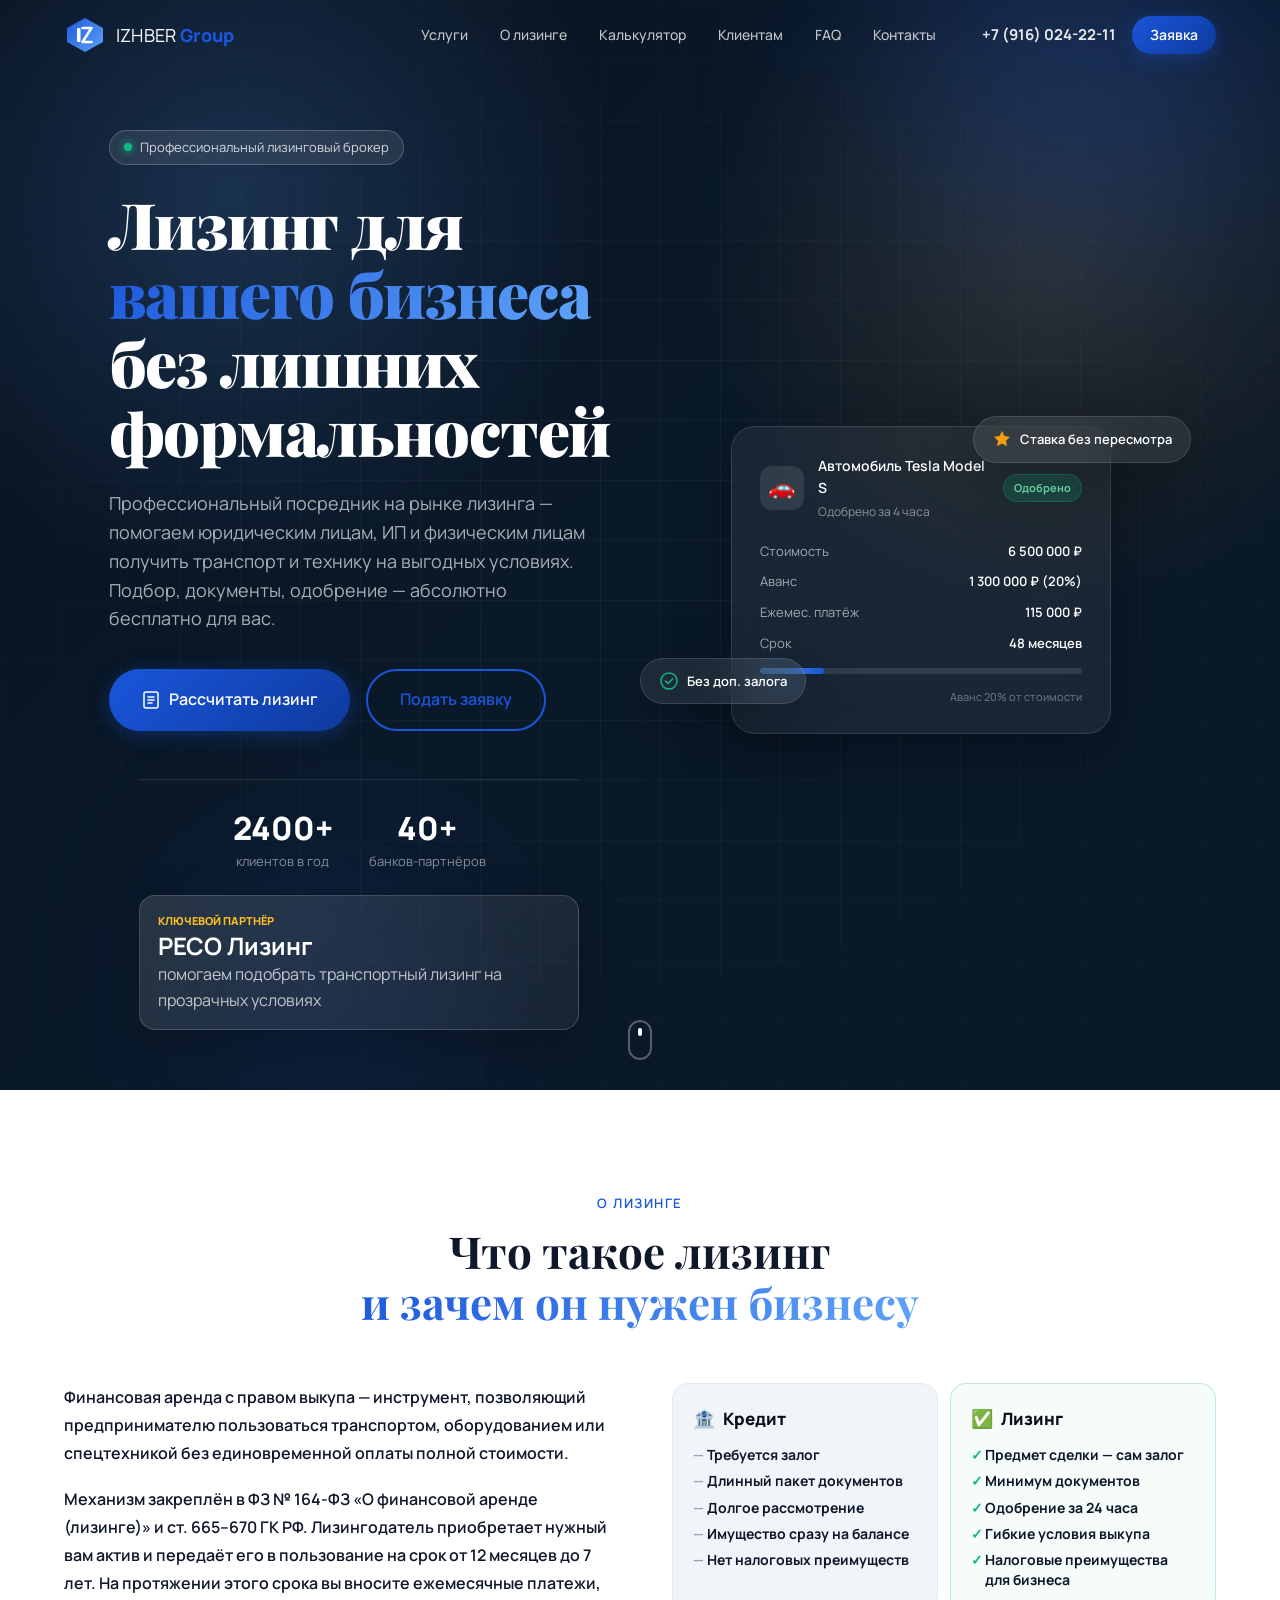
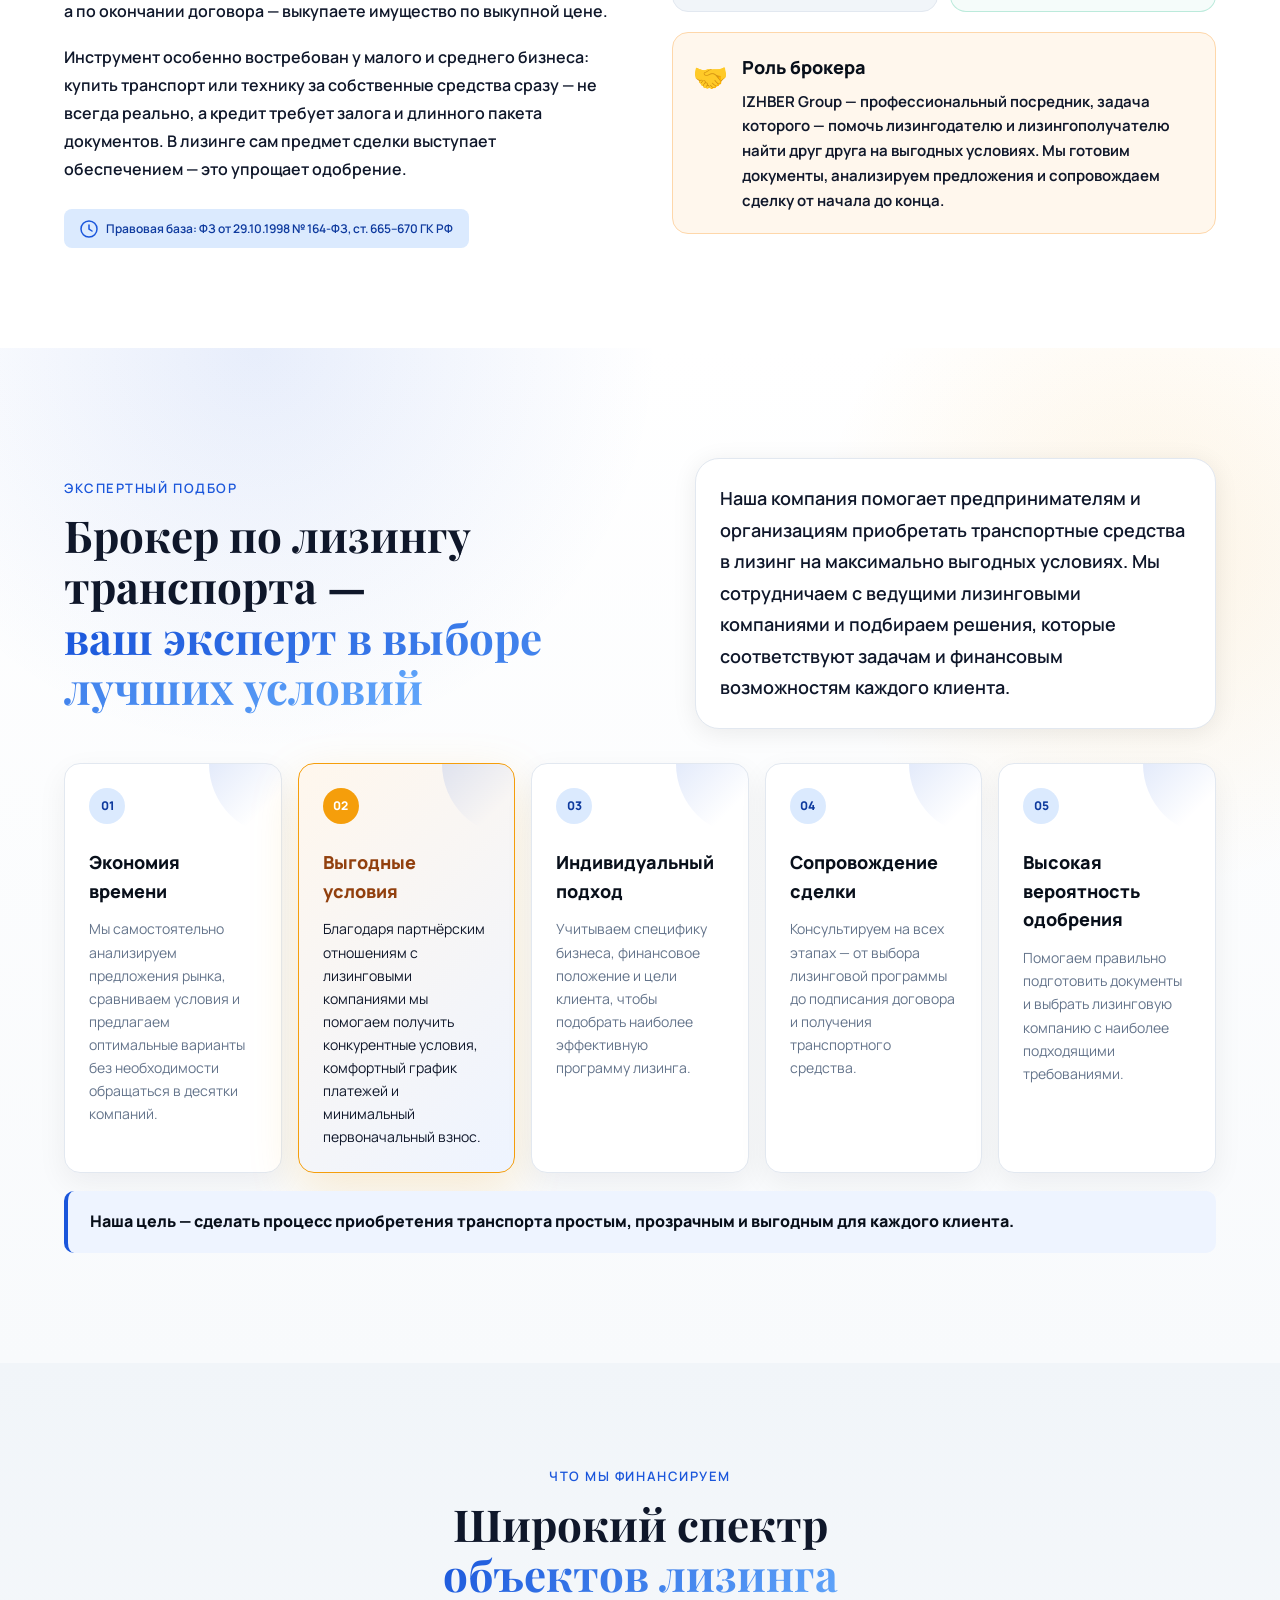
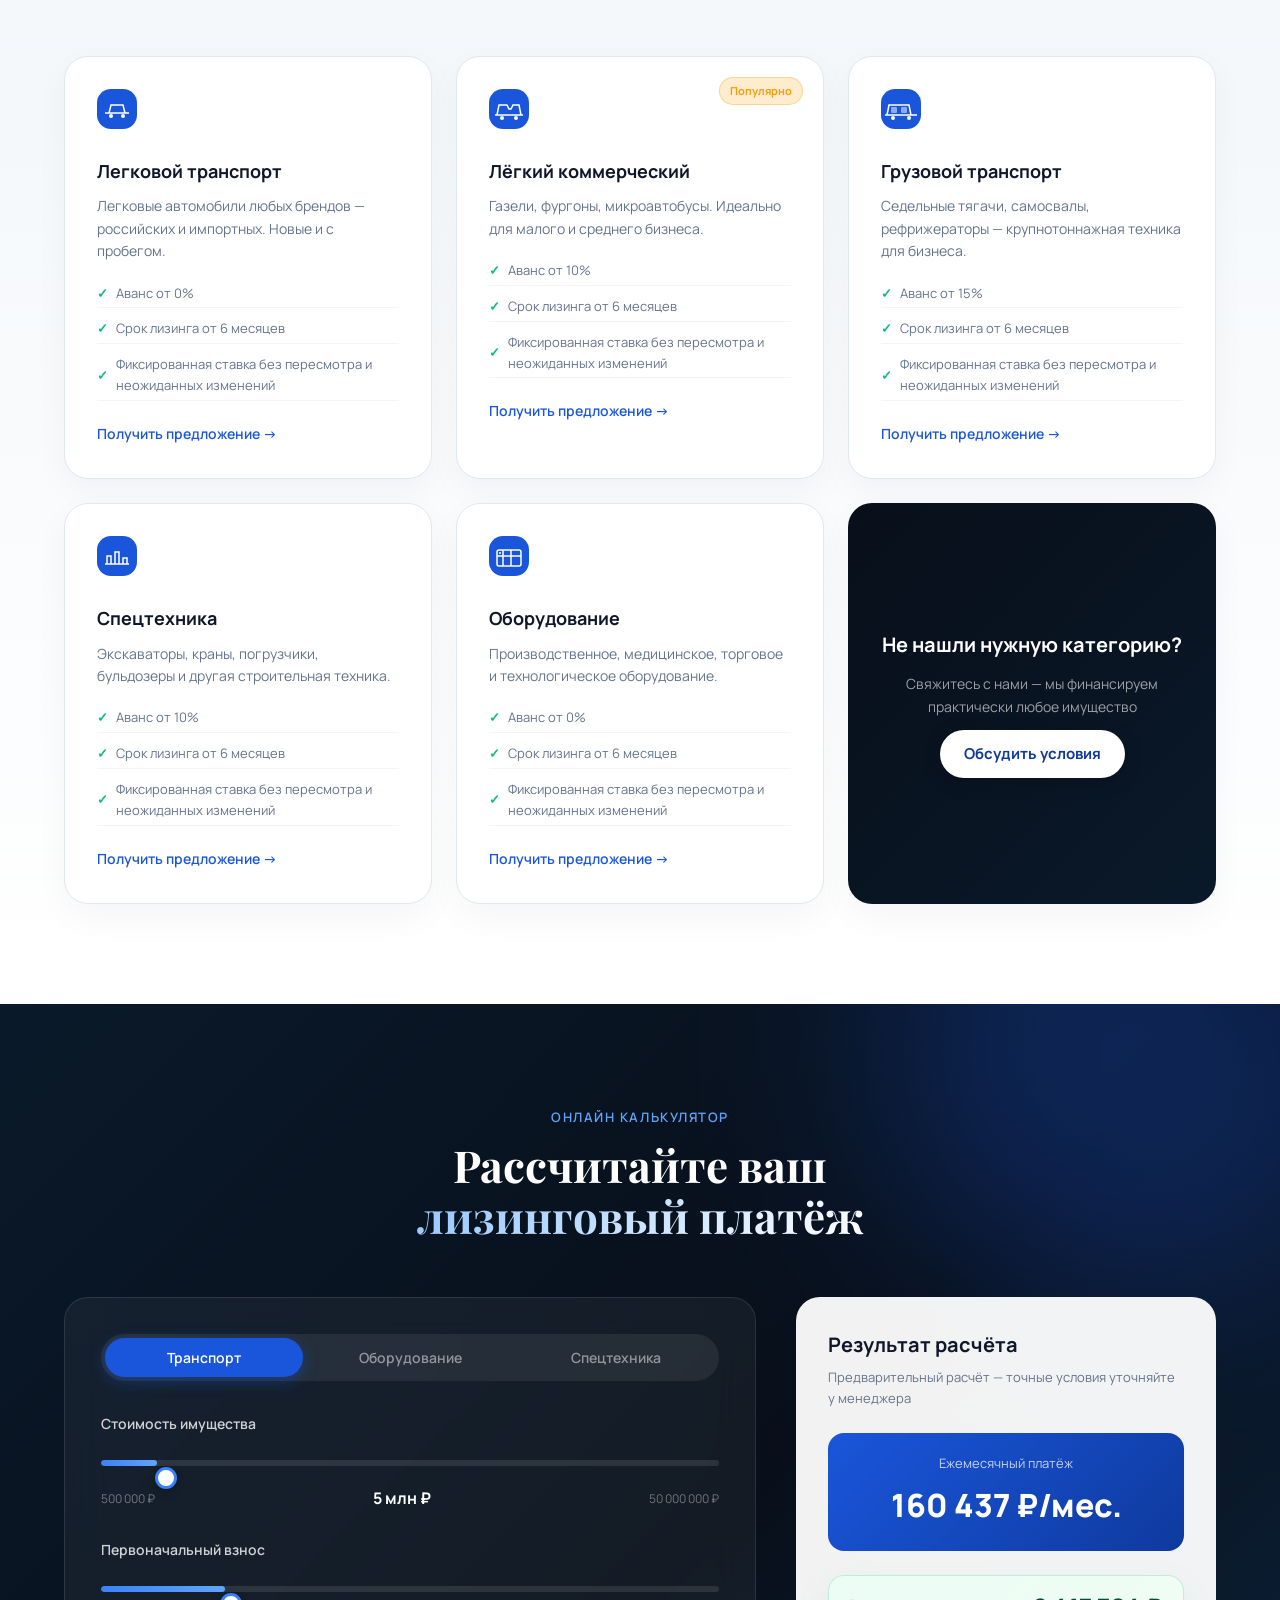
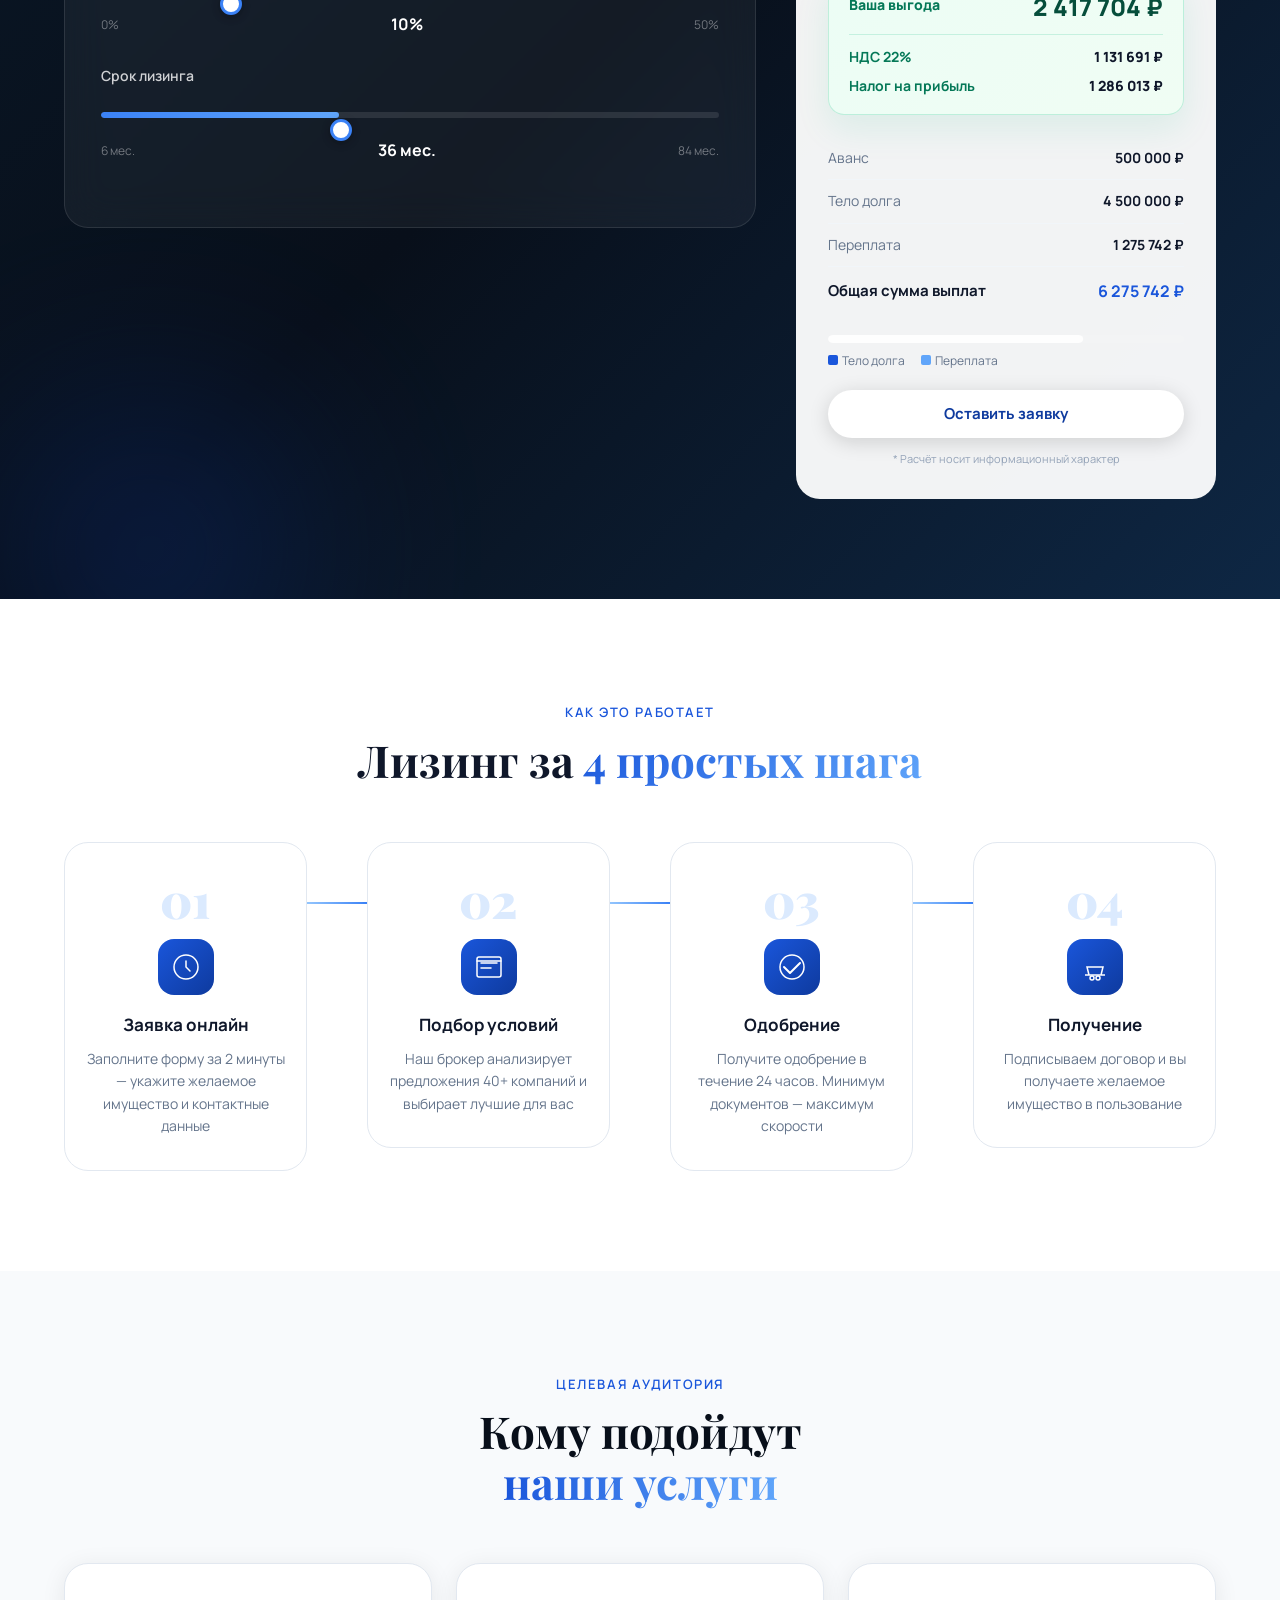
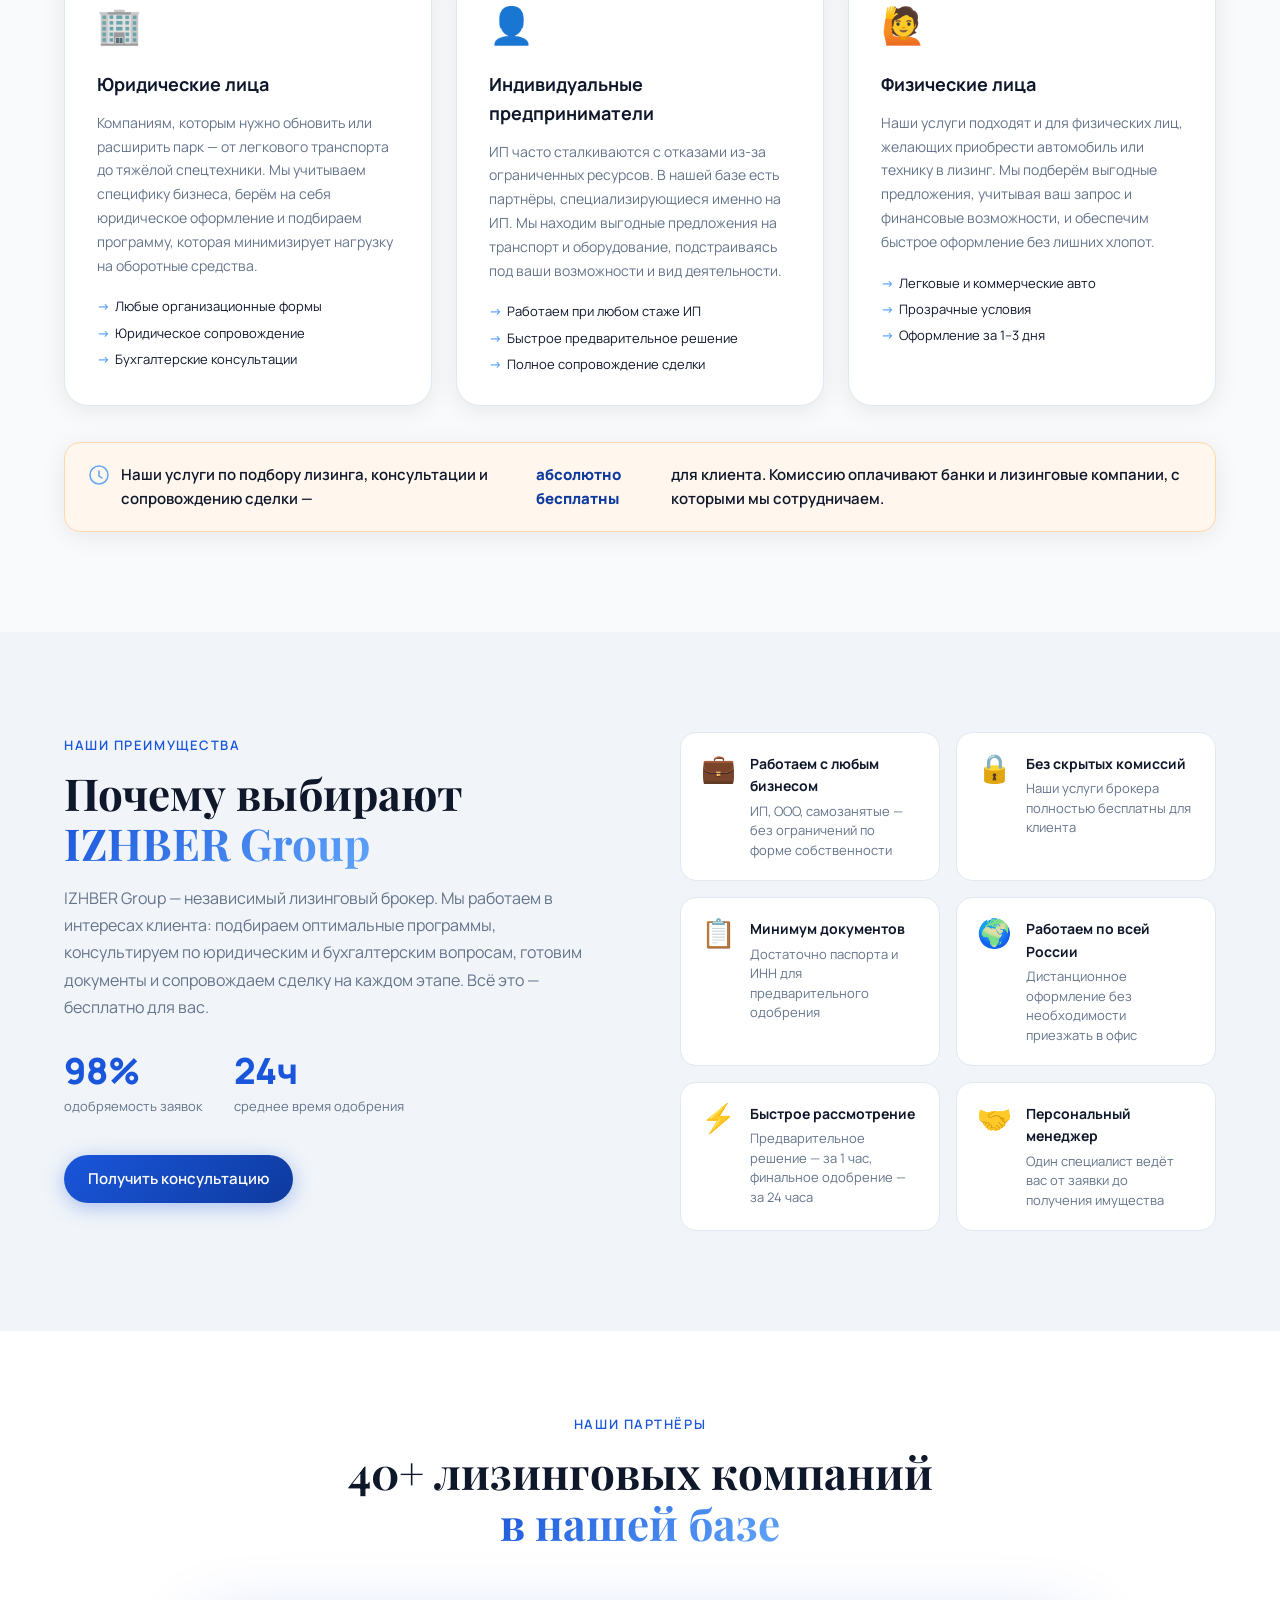
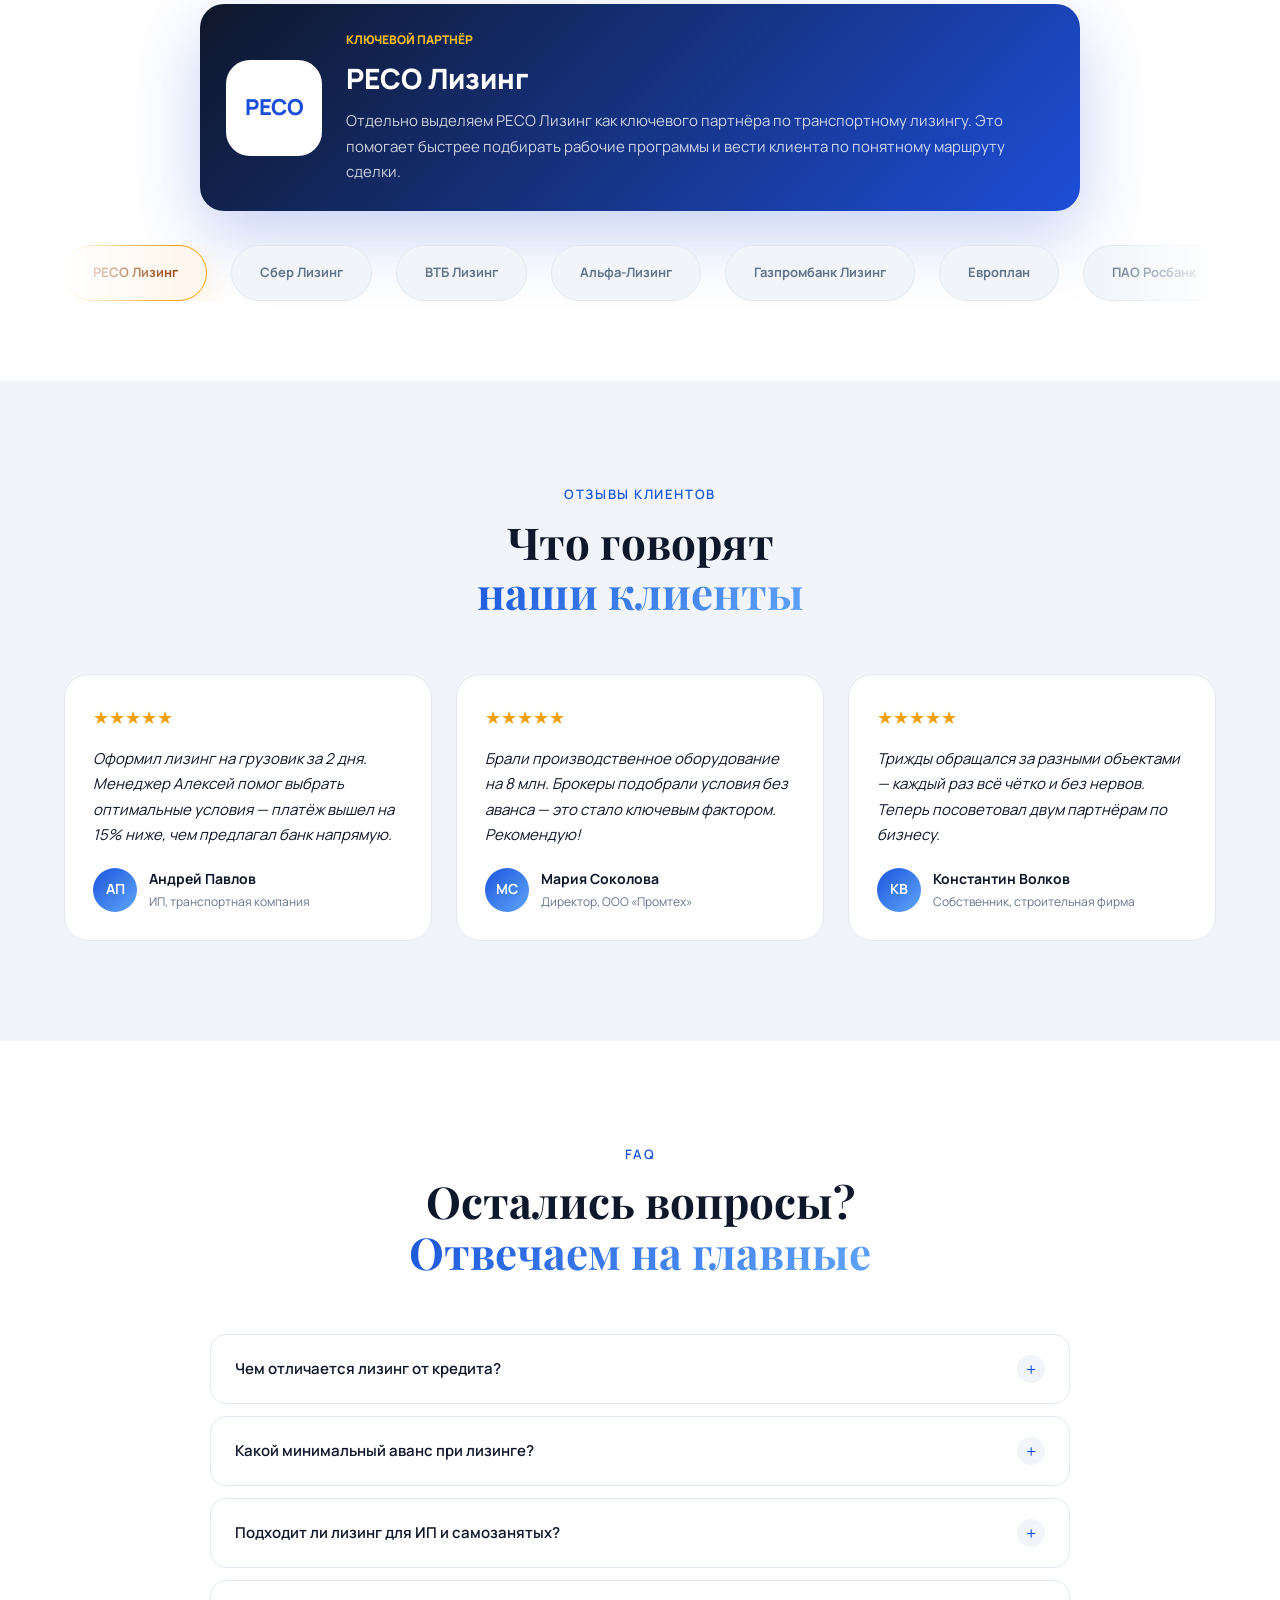
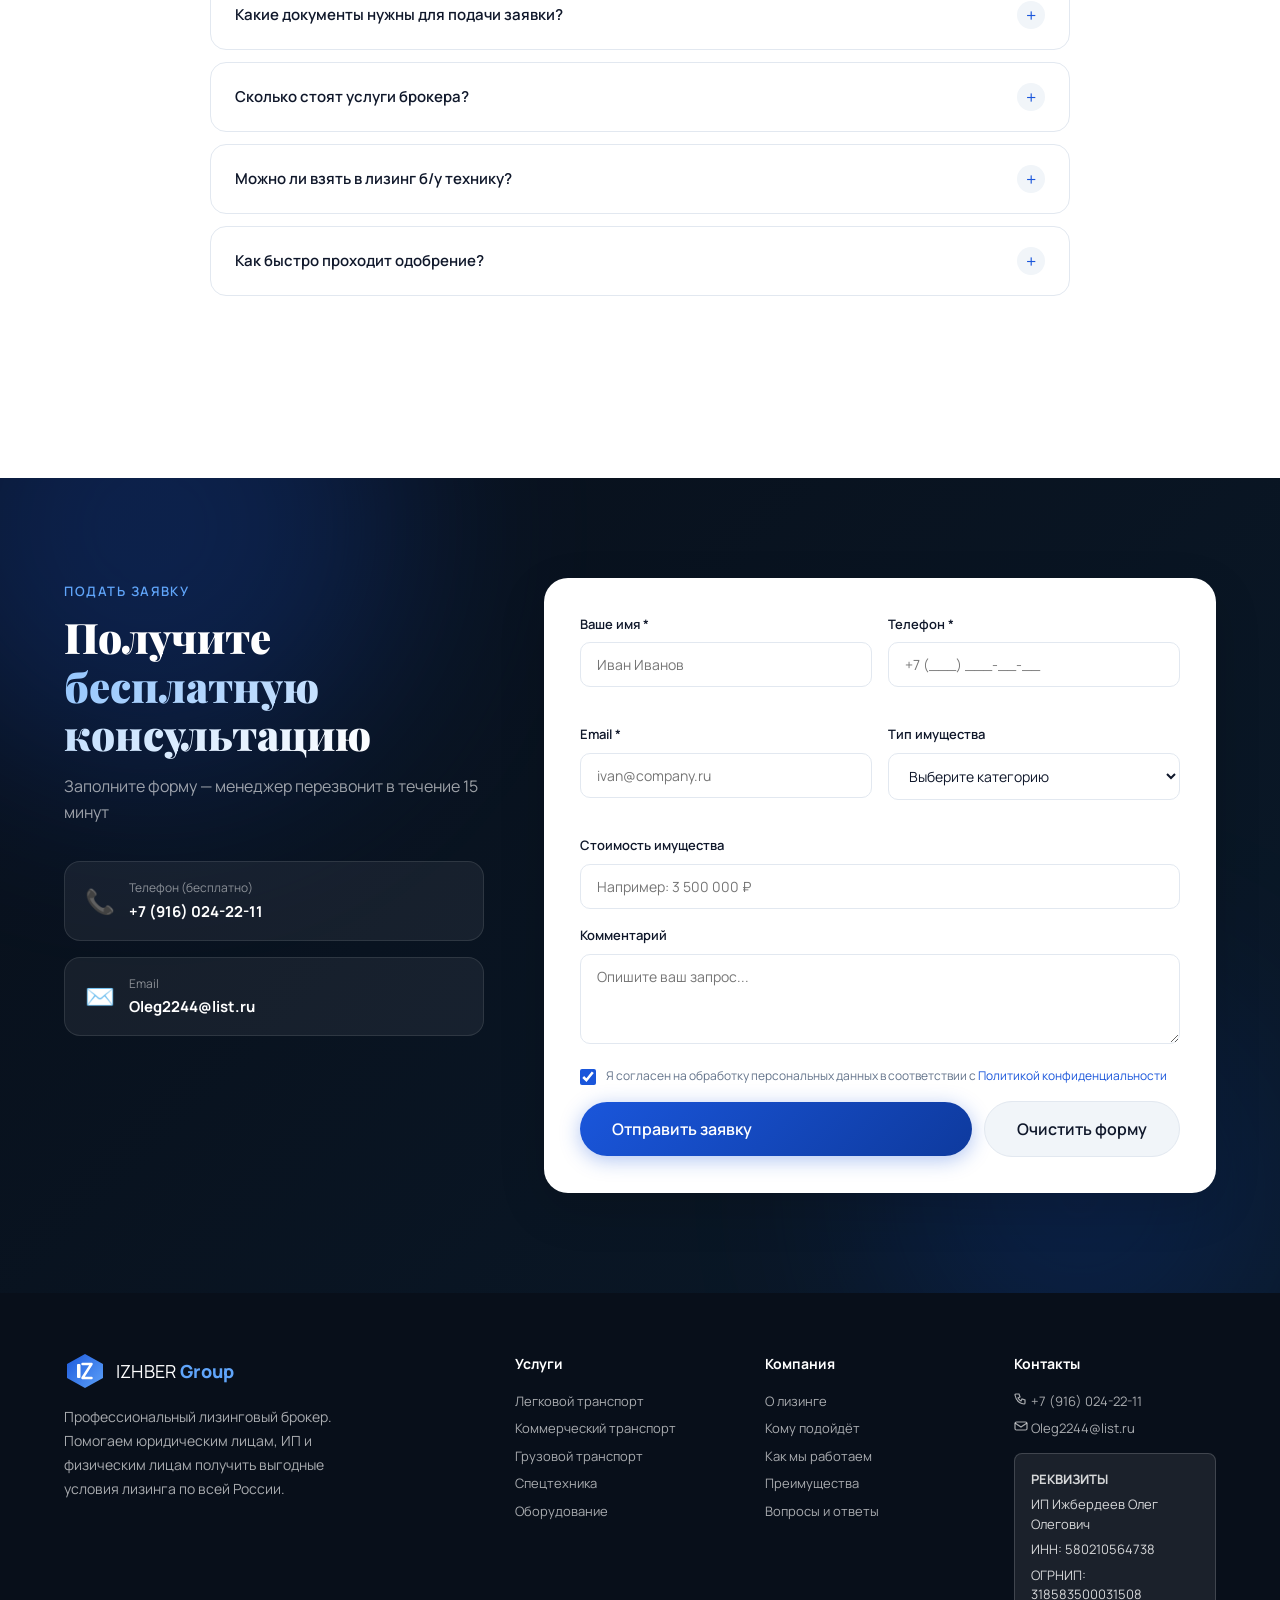
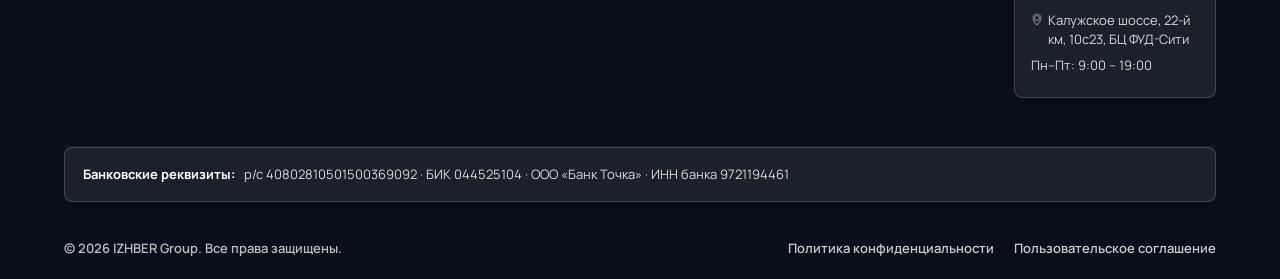
==== index.html @ bb72464c "Bust calculator script cache" ====
<!DOCTYPE html>
<html lang="ru">
<head>
  <meta charset="UTF-8" />
  <meta name="viewport" content="width=device-width, initial-scale=1.0" />
  <title>IZHBER Group — Финансовый брокер</title>
  <link rel="stylesheet" href="styles.css?v=calc-tax-benefit" />
  <link rel="preconnect" href="https://fonts.googleapis.com">
  <link href="https://fonts.googleapis.com/css2?family=Manrope:wght@300;400;500;600;700;800&family=Playfair+Display:wght@700;900&display=swap" rel="stylesheet">
</head>
<body>

<!-- HEADER -->
<header class="header" id="header">
  <div class="header__inner">
    <a href="#" class="logo">
      <span class="logo__icon">
        <svg width="42" height="36" viewBox="0 0 42 36" fill="none" xmlns="http://www.w3.org/2000/svg">
          <defs>
            <linearGradient id="lg1" x1="0" y1="0" x2="42" y2="36" gradientUnits="userSpaceOnUse">
              <stop stop-color="#1a56db"/>
              <stop offset="1" stop-color="#60a5fa"/>
            </linearGradient>
          </defs>
          <!-- Hexagon shape -->
          <path d="M21 1 L39 11 L39 25 L21 35 L3 25 L3 11 Z" fill="url(#lg1)"/>
          <!-- I letter bold -->
          <rect x="13" y="11" width="3.5" height="14" rx="1" fill="white"/>
          <!-- Z letter -->
          <path d="M18.5 11h9l-9 14h9" stroke="white" stroke-width="2.5" stroke-linecap="round" stroke-linejoin="round" fill="none"/>
        </svg>
      </span>
      <span class="logo__text">IZHBER <strong>Group</strong></span>
    </a>
    <nav class="nav" id="nav">
      <a href="#services" class="nav__link">Услуги</a>
      <a href="#about-leasing" class="nav__link">О лизинге</a>
      <a href="#calculator" class="nav__link">Калькулятор</a>
      <a href="#who" class="nav__link">Клиентам</a>
      <a href="#faq" class="nav__link">FAQ</a>
      <a href="#contact" class="nav__link">Контакты</a>
    </nav>
    <div class="header__cta">
      <a href="tel:+79160242211" class="header__phone">+7 (916) 024-22-11</a>
      <a href="#form" class="btn btn--primary btn--sm">Заявка</a>
    </div>
    <button class="burger" id="burger" aria-label="Меню">
      <span></span><span></span><span></span>
    </button>
  </div>
</header>

<!-- HERO -->
<section class="hero" id="hero">
  <div class="hero__bg">
    <div class="hero__orb hero__orb--1"></div>
    <div class="hero__orb hero__orb--2"></div>
    <div class="hero__grid"></div>
  </div>
  <div class="container hero__inner">
    <div class="hero__content" data-anim="fadeUp">
      <div class="hero__badge">
        <span class="badge__dot"></span>
        Профессиональный лизинговый брокер
      </div>
      <h1 class="hero__title">
        Лизинг для<br/>
        <span class="text-gradient">вашего бизнеса</span><br/>
        без лишних<br/>формальностей
      </h1>
      <p class="hero__sub">Профессиональный посредник на рынке лизинга — помогаем юридическим лицам, ИП и физическим лицам получить транспорт и технику на выгодных условиях. Подбор, документы, одобрение — абсолютно бесплатно для вас.</p>
      <div class="hero__actions">
        <a href="#calculator" class="btn btn--primary btn--lg">
          <svg width="20" height="20" viewBox="0 0 20 20" fill="none"><rect x="3" y="2" width="14" height="16" rx="2" stroke="currentColor" stroke-width="1.5"/><path d="M7 7h6M7 10h6M7 13h4" stroke="currentColor" stroke-width="1.5" stroke-linecap="round"/></svg>
          Рассчитать лизинг
        </a>
        <a href="#form" class="btn btn--outline btn--lg">Подать заявку</a>
      </div>
      <div class="hero__stats">
        <div class="hero__stat">
          <span class="stat__num" data-count="2400">0</span>
          <span class="stat__label">клиентов в год</span>
        </div>
        <div class="hero__stat">
          <span class="stat__num" data-count="40">0</span>
          <span class="stat__label">банков-партнёров</span>
        </div>
      </div>
      <div class="hero__partner">
        <span class="hero__partner-label">Ключевой партнёр</span>
        <strong>РЕСО Лизинг</strong>
        <span>помогаем подобрать транспортный лизинг на прозрачных условиях</span>
      </div>
    </div>
    <div class="hero__visual" data-anim="fadeRight">
      <div class="hero__card hero__card--main">
        <div class="hcard__header">
          <div class="hcard__icon">🚗</div>
          <div>
            <div class="hcard__title">Автомобиль Tesla Model S</div>
            <div class="hcard__sub">Одобрено за 4 часа</div>
          </div>
          <div class="hcard__badge approved">Одобрено</div>
        </div>
        <div class="hcard__body">
          <div class="hcard__row">
            <span>Стоимость</span><strong>6 500 000 ₽</strong>
          </div>
          <div class="hcard__row">
            <span>Аванс</span><strong>1 300 000 ₽ (20%)</strong>
          </div>
          <div class="hcard__row">
            <span>Ежемес. платёж</span><strong>115 000 ₽</strong>
          </div>
          <div class="hcard__row">
            <span>Срок</span><strong>48 месяцев</strong>
          </div>
          <div class="hcard__progress">
            <div class="hcard__progress-bar" style="width: 20%"></div>
          </div>
          <div class="hcard__hint">Аванс 20% от стоимости</div>
        </div>
      </div>
      <div class="hero__card hero__card--float hero__card--float-1">
        <svg width="20" height="20" viewBox="0 0 20 20" fill="none"><path d="M10 2l2.5 5 5.5.8-4 3.9.9 5.5L10 14.5l-4.9 2.7.9-5.5L2 7.8l5.5-.8L10 2z" fill="#f59e0b"/></svg>
        Ставка без пересмотра
      </div>
      <div class="hero__card hero__card--float hero__card--float-2">
        <svg width="20" height="20" viewBox="0 0 20 20" fill="none"><circle cx="10" cy="10" r="8" stroke="#10b981" stroke-width="1.5"/><path d="M6.5 10l2.5 2.5 4.5-4.5" stroke="#10b981" stroke-width="1.5" stroke-linecap="round"/></svg>
        Без доп. залога
      </div>
    </div>
  </div>
  <div class="hero__scroll">
    <div class="scroll__arrow"></div>
  </div>
</section>

<!-- ABOUT LEASING -->
<section class="about-leasing" id="about-leasing">
  <div class="container">
    <div class="section-header" data-anim="fadeUp">
      <p class="section-label">О лизинге</p>
      <h2 class="section-title">Что такое лизинг<br/><span class="text-gradient">и зачем он нужен бизнесу</span></h2>
    </div>
    <div class="about-leasing__inner">
      <div class="about-leasing__text" data-anim="fadeLeft">
        <p class="about-leasing__lead">Финансовая аренда с правом выкупа — инструмент, позволяющий предпринимателю пользоваться транспортом, оборудованием или спецтехникой без единовременной оплаты полной стоимости.</p>
        <p>Механизм закреплён в ФЗ № 164-ФЗ «О финансовой аренде (лизинге)» и ст. 665–670 ГК РФ. Лизингодатель приобретает нужный вам актив и передаёт его в пользование на срок от 12 месяцев до 7 лет. На протяжении этого срока вы вносите ежемесячные платежи, а по окончании договора — выкупаете имущество по выкупной цене.</p>
        <p>Инструмент особенно востребован у малого и среднего бизнеса: купить транспорт или технику за собственные средства сразу — не всегда реально, а кредит требует залога и длинного пакета документов. В лизинге сам предмет сделки выступает обеспечением — это упрощает одобрение.</p>
        <div class="about-leasing__law">
          <svg width="18" height="18" viewBox="0 0 18 18" fill="none"><circle cx="9" cy="9" r="8" stroke="#1a56db" stroke-width="1.5"/><path d="M9 5v4l3 2" stroke="#1a56db" stroke-width="1.5" stroke-linecap="round"/></svg>
          Правовая база: ФЗ от 29.10.1998 № 164-ФЗ, ст. 665–670 ГК РФ
        </div>
      </div>
      <div class="about-leasing__cards" data-anim="fadeRight">
        <div class="leasing-diff">
          <div class="leasing-diff__col leasing-diff__col--bad">
            <div class="leasing-diff__head">
              <span class="diff__icon">🏦</span> Кредит
            </div>
            <ul>
              <li>Требуется залог</li>
              <li>Длинный пакет документов</li>
              <li>Долгое рассмотрение</li>
              <li>Имущество сразу на балансе</li>
              <li>Нет налоговых преимуществ</li>
            </ul>
          </div>
          <div class="leasing-diff__col leasing-diff__col--good">
            <div class="leasing-diff__head">
              <span class="diff__icon">✅</span> Лизинг
            </div>
            <ul>
              <li>Предмет сделки — сам залог</li>
              <li>Минимум документов</li>
              <li>Одобрение за 24 часа</li>
              <li>Гибкие условия выкупа</li>
              <li>Налоговые преимущества для бизнеса</li>
            </ul>
          </div>
        </div>
        <div class="broker-role">
          <div class="broker-role__icon">🤝</div>
          <div>
            <h4>Роль брокера</h4>
            <p>IZHBER Group — профессиональный посредник, задача которого — помочь лизингодателю и лизингополучателю найти друг друга на выгодных условиях. Мы готовим документы, анализируем предложения и сопровождаем сделку от начала до конца.</p>
          </div>
        </div>
      </div>
    </div>
  </div>
</section>

<!-- BROKER PROMO -->
<section class="broker-promo" id="broker-promo">
  <div class="container">
    <div class="broker-promo__hero" data-anim="fadeUp">
      <div>
        <p class="section-label">Экспертный подбор</p>
        <h2 class="section-title">Брокер по лизингу транспорта —<br/><span class="text-gradient">ваш эксперт в выборе лучших условий</span></h2>
      </div>
      <p class="broker-promo__lead">Наша компания помогает предпринимателям и организациям приобретать транспортные средства в лизинг на максимально выгодных условиях. Мы сотрудничаем с ведущими лизинговыми компаниями и подбираем решения, которые соответствуют задачам и финансовым возможностям каждого клиента.</p>
    </div>
    <div class="broker-promo__grid">
      <article class="broker-promo__card" data-anim="fadeUp" data-delay="0">
        <span>01</span>
        <h3>Экономия времени</h3>
        <p>Мы самостоятельно анализируем предложения рынка, сравниваем условия и предлагаем оптимальные варианты без необходимости обращаться в десятки компаний.</p>
      </article>
      <article class="broker-promo__card broker-promo__card--featured" data-anim="fadeUp" data-delay="100">
        <span>02</span>
        <h3>Выгодные условия</h3>
        <p>Благодаря партнёрским отношениям с лизинговыми компаниями мы помогаем получить конкурентные условия, комфортный график платежей и минимальный первоначальный взнос.</p>
      </article>
      <article class="broker-promo__card" data-anim="fadeUp" data-delay="200">
        <span>03</span>
        <h3>Индивидуальный подход</h3>
        <p>Учитываем специфику бизнеса, финансовое положение и цели клиента, чтобы подобрать наиболее эффективную программу лизинга.</p>
      </article>
      <article class="broker-promo__card" data-anim="fadeUp" data-delay="300">
        <span>04</span>
        <h3>Сопровождение сделки</h3>
        <p>Консультируем на всех этапах — от выбора лизинговой программы до подписания договора и получения транспортного средства.</p>
      </article>
      <article class="broker-promo__card" data-anim="fadeUp" data-delay="400">
        <span>05</span>
        <h3>Высокая вероятность одобрения</h3>
        <p>Помогаем правильно подготовить документы и выбрать лизинговую компанию с наиболее подходящими требованиями.</p>
      </article>
    </div>
    <div class="broker-promo__footer" data-anim="fadeUp">
      Наша цель — сделать процесс приобретения транспорта простым, прозрачным и выгодным для каждого клиента.
    </div>
  </div>
</section>


<!-- SERVICES -->
<section class="services" id="services">
  <div class="container">
    <div class="section-header" data-anim="fadeUp">
      <p class="section-label">Что мы финансируем</p>
      <h2 class="section-title">Широкий спектр<br/><span class="text-gradient">объектов лизинга</span></h2>
    </div>
    <div class="services__grid">
      <div class="service-card" id="service-passenger" data-anim="fadeUp" data-delay="0">
        <div class="service-card__icon">
          <svg width="40" height="40" viewBox="0 0 40 40" fill="none">
            <rect width="40" height="40" rx="14" fill="url(#s1)"/>
            <path d="M8 24h24M12 24l2-8h12l2 8" stroke="#fff" stroke-width="1.5" fill="none"/>
            <circle cx="14" cy="27" r="2" fill="#fff"/>
            <circle cx="26" cy="27" r="2" fill="#fff"/>
            <defs><linearGradient id="s1" x1="0" y1="0" x2="40" y2="40"><stop stop-color="#1a56db"/><stop offset="1" stop-color="#0e3a9e"/></linearGradient></defs>
          </svg>
        </div>
        <h3 class="service-card__title">Легковой транспорт</h3>
        <p class="service-card__desc">Легковые автомобили любых брендов — российских и импортных. Новые и с пробегом.</p>
        <ul class="service-card__features">
          <li>Аванс от 0%</li>
          <li>Срок лизинга от 6 месяцев</li>
          <li>Фиксированная ставка без пересмотра и неожиданных изменений</li>
        </ul>
        <a href="#form" class="service-card__link" data-property="Легковой транспорт">Получить предложение →</a>
      </div>

      <div class="service-card" id="service-commercial" data-anim="fadeUp" data-delay="100">
        <div class="service-card__icon">
          <svg width="40" height="40" viewBox="0 0 40 40" fill="none">
            <rect width="40" height="40" rx="14" fill="url(#s-commercial)"/>
            <path d="M6 26h28M8 26l2-10h8l2 4h2l2-4h6l2 10" stroke="#fff" stroke-width="1.5" fill="none"/>
            <circle cx="13" cy="29" r="2" fill="#fff"/>
            <circle cx="27" cy="29" r="2" fill="#fff"/>
            <defs><linearGradient id="s-commercial" x1="0" y1="0" x2="40" y2="40"><stop stop-color="#1a56db"/><stop offset="1" stop-color="#0e3a9e"/></linearGradient></defs>
          </svg>
        </div>
        <div class="service-card__badge">Популярно</div>
        <h3 class="service-card__title">Лёгкий коммерческий</h3>
        <p class="service-card__desc">Газели, фургоны, микроавтобусы. Идеально для малого и среднего бизнеса.</p>
        <ul class="service-card__features">
          <li>Аванс от 10%</li>
          <li>Срок лизинга от 6 месяцев</li>
          <li>Фиксированная ставка без пересмотра и неожиданных изменений</li>
        </ul>
        <a href="#form" class="service-card__link" data-property="Лёгкий коммерческий">Получить предложение →</a>
      </div>

      <div class="service-card" id="service-cargo" data-anim="fadeUp" data-delay="200">
        <div class="service-card__icon">
          <svg width="40" height="40" viewBox="0 0 40 40" fill="none">
            <rect width="40" height="40" rx="14" fill="url(#s2)"/>
            <path d="M4 26h32M6 26l2-10h20l2 10" stroke="#fff" stroke-width="1.5" fill="none"/>
            <rect x="10" y="18" width="6" height="6" rx="1" fill="rgba(255,255,255,0.5)"/>
            <rect x="20" y="18" width="6" height="6" rx="1" fill="rgba(255,255,255,0.5)"/>
            <circle cx="12" cy="29" r="2" fill="#fff"/>
            <circle cx="28" cy="29" r="2" fill="#fff"/>
            <defs><linearGradient id="s2" x1="0" y1="0" x2="40" y2="40"><stop stop-color="#1a56db"/><stop offset="1" stop-color="#0e3a9e"/></linearGradient></defs>
          </svg>
        </div>
        <h3 class="service-card__title">Грузовой транспорт</h3>
        <p class="service-card__desc">Седельные тягачи, самосвалы, рефрижераторы — крупнотоннажная техника для бизнеса.</p>
        <ul class="service-card__features">
          <li>Аванс от 15%</li>
          <li>Срок лизинга от 6 месяцев</li>
          <li>Фиксированная ставка без пересмотра и неожиданных изменений</li>
        </ul>
        <a href="#form" class="service-card__link" data-property="Грузовой транспорт">Получить предложение →</a>
      </div>

      <div class="service-card" id="service-special" data-anim="fadeUp" data-delay="300">
        <div class="service-card__icon">
          <svg width="40" height="40" viewBox="0 0 40 40" fill="none">
            <rect width="40" height="40" rx="14" fill="url(#s3)"/>
            <path d="M8 28h24M10 28v-8h4v8M18 28v-12h4v12M26 28v-6h4v6" stroke="#fff" stroke-width="1.5"/>
            <defs><linearGradient id="s3" x1="0" y1="0" x2="40" y2="40"><stop stop-color="#1a56db"/><stop offset="1" stop-color="#0e3a9e"/></linearGradient></defs>
          </svg>
        </div>
        <h3 class="service-card__title">Спецтехника</h3>
        <p class="service-card__desc">Экскаваторы, краны, погрузчики, бульдозеры и другая строительная техника.</p>
        <ul class="service-card__features">
          <li>Аванс от 10%</li>
          <li>Срок лизинга от 6 месяцев</li>
          <li>Фиксированная ставка без пересмотра и неожиданных изменений</li>
        </ul>
        <a href="#form" class="service-card__link" data-property="Спецтехника">Получить предложение →</a>
      </div>

      <div class="service-card" id="service-equipment" data-anim="fadeUp" data-delay="400">
        <div class="service-card__icon">
          <svg width="40" height="40" viewBox="0 0 40 40" fill="none">
            <rect width="40" height="40" rx="14" fill="url(#s4)"/>
            <rect x="8" y="14" width="24" height="16" rx="2" stroke="#fff" stroke-width="1.5"/>
            <path d="M8 20h24M14 14v16M22 14v16" stroke="#fff" stroke-width="1.5"/>
            <circle cx="11" cy="17" r="1" fill="#fff"/>
            <defs><linearGradient id="s4" x1="0" y1="0" x2="40" y2="40"><stop stop-color="#1a56db"/><stop offset="1" stop-color="#0e3a9e"/></linearGradient></defs>
          </svg>
        </div>
        <h3 class="service-card__title">Оборудование</h3>
        <p class="service-card__desc">Производственное, медицинское, торговое и технологическое оборудование.</p>
        <ul class="service-card__features">
          <li>Аванс от 0%</li>
          <li>Срок лизинга от 6 месяцев</li>
          <li>Фиксированная ставка без пересмотра и неожиданных изменений</li>
        </ul>
        <a href="#form" class="service-card__link" data-property="Оборудование">Получить предложение →</a>
      </div>

      <div class="service-card service-card--cta" data-anim="fadeUp" data-delay="500">
        <div class="service-cta__content">
          <h3>Не нашли нужную категорию?</h3>
          <p>Свяжитесь с нами — мы финансируем практически любое имущество</p>
          <a href="#form" class="btn btn--white">Обсудить условия</a>
        </div>
      </div>
    </div>
  </div>
</section>

<!-- CALCULATOR -->
<section class="calculator" id="calculator">
  <div class="calculator__bg">
    <div class="calc__orb calc__orb--1"></div>
    <div class="calc__orb calc__orb--2"></div>
  </div>
  <div class="container">
    <div class="section-header" data-anim="fadeUp">
      <p class="section-label section-label--light">Онлайн калькулятор</p>
      <h2 class="section-title section-title--light">Рассчитайте ваш<br/><span class="text-gradient-light">лизинговый платёж</span></h2>
    </div>
    <div class="calc__wrapper" data-anim="fadeUp">
      <div class="calc__form">
        <div class="calc__tabs">
          <button class="calc__tab active" data-type="auto">Транспорт</button>
          <button class="calc__tab" data-type="equipment">Оборудование</button>
          <button class="calc__tab" data-type="truck">Спецтехника</button>
        </div>

        <div class="calc__field">
          <label class="calc__label">Стоимость имущества</label>
          <div class="calc__range-wrap">
            <input type="range" class="calc__range" id="price" min="500000" max="50000000" step="100000" value="5000000"/>
            <div class="calc__range-track"><div class="calc__range-fill" id="priceFill"></div></div>
          </div>
          <div class="calc__range-values">
            <span>500 000 ₽</span>
            <strong class="calc__value" id="priceVal">5 000 000 ₽</strong>
            <span>50 000 000 ₽</span>
          </div>
        </div>

        <div class="calc__field">
          <label class="calc__label">Первоначальный взнос</label>
          <div class="calc__range-wrap">
            <input type="range" class="calc__range" id="advance" min="0" max="50" step="5" value="10"/>
            <div class="calc__range-track"><div class="calc__range-fill" id="advanceFill"></div></div>
          </div>
          <div class="calc__range-values">
            <span>0%</span>
            <strong class="calc__value" id="advanceVal">10%</strong>
            <span>50%</span>
          </div>
        </div>

        <div class="calc__field">
          <label class="calc__label">Срок лизинга</label>
          <div class="calc__range-wrap">
            <input type="range" class="calc__range" id="term" min="6" max="84" step="6" value="36"/>
            <div class="calc__range-track"><div class="calc__range-fill" id="termFill"></div></div>
          </div>
          <div class="calc__range-values">
            <span>6 мес.</span>
            <strong class="calc__value" id="termVal">36 мес.</strong>
            <span>84 мес.</span>
          </div>
        </div>

      </div>

      <div class="calc__result">
        <div class="calc__result-inner">
          <div class="calc__result-header">
            <h3>Результат расчёта</h3>
            <p>Предварительный расчёт — точные условия уточняйте у менеджера</p>
          </div>
          <div class="calc__result-main">
            <div class="calc__payment">
              <span class="calc__payment-label">Ежемесячный платёж</span>
              <span class="calc__payment-amount" id="monthlyPayment">—</span>
            </div>
          </div>
          <div class="calc__benefit">
            <div class="calc__benefit-head">
              <span>Ваша выгода</span>
              <strong id="taxBenefitTotal">—</strong>
            </div>
            <div class="calc__benefit-row">
              <span>НДС 22%</span>
              <strong id="vatBenefit">—</strong>
            </div>
            <div class="calc__benefit-row">
              <span>Налог на прибыль</span>
              <strong id="profitTaxBenefit">—</strong>
            </div>
          </div>
          <div class="calc__result-breakdown">
            <div class="breakdown__item">
              <span>Аванс</span>
              <strong id="advanceAmount">—</strong>
            </div>
            <div class="breakdown__item">
              <span>Тело долга</span>
              <strong id="bodyAmount">—</strong>
            </div>
            <div class="breakdown__item">
              <span>Переплата</span>
              <strong id="overpayAmount">—</strong>
            </div>
            <div class="breakdown__item breakdown__item--total">
              <span>Общая сумма выплат</span>
              <strong id="totalAmount">—</strong>
            </div>
          </div>
          <div class="calc__chart">
            <svg id="chartSvg" width="100%" height="8" viewBox="0 0 300 8" preserveAspectRatio="none">
              <rect width="300" height="8" rx="4" fill="rgba(255,255,255,0.1)"/>
              <rect id="chartBar1" height="8" rx="4" fill="#fff" opacity="0.9"/>
            </svg>
            <div class="calc__chart-legend">
              <span><i style="background:#1a56db"></i>Тело долга</span>
              <span><i style="background:#60a5fa"></i>Переплата</span>
            </div>
          </div>
          <a href="#form" class="btn btn--white btn--full">Оставить заявку</a>
          <p class="calc__disclaimer">* Расчёт носит информационный характер</p>
        </div>
      </div>
    </div>
  </div>
</section>

<!-- HOW IT WORKS -->
<section class="how" id="how">
  <div class="container">
    <div class="section-header" data-anim="fadeUp">
      <p class="section-label">Как это работает</p>
      <h2 class="section-title">Лизинг за <span class="text-gradient">4 простых шага</span></h2>
    </div>
    <div class="how__steps">
      <div class="how__step" data-anim="fadeUp" data-delay="0">
        <div class="step__num">01</div>
        <div class="step__icon">
          <svg width="32" height="32" viewBox="0 0 32 32" fill="none"><path d="M16 4a12 12 0 100 24A12 12 0 0016 4zm0 6v6l4 4" stroke="currentColor" stroke-width="1.5" stroke-linecap="round"/></svg>
        </div>
        <h3>Заявка онлайн</h3>
        <p>Заполните форму за 2 минуты — укажите желаемое имущество и контактные данные</p>
      </div>
      <div class="how__connector"></div>
      <div class="how__step" data-anim="fadeUp" data-delay="150">
        <div class="step__num">02</div>
        <div class="step__icon">
          <svg width="32" height="32" viewBox="0 0 32 32" fill="none"><rect x="4" y="6" width="24" height="20" rx="2" stroke="currentColor" stroke-width="1.5"/><path d="M8 12h16M8 17h10M4 10h24" stroke="currentColor" stroke-width="1.5" stroke-linecap="round"/></svg>
        </div>
        <h3>Подбор условий</h3>
        <p>Наш брокер анализирует предложения 40+ компаний и выбирает лучшие для вас</p>
      </div>
      <div class="how__connector"></div>
      <div class="how__step" data-anim="fadeUp" data-delay="300">
        <div class="step__num">03</div>
        <div class="step__icon">
          <svg width="32" height="32" viewBox="0 0 32 32" fill="none"><path d="M8 16l6 6 10-10" stroke="currentColor" stroke-width="2" stroke-linecap="round" stroke-linejoin="round"/><circle cx="16" cy="16" r="12" stroke="currentColor" stroke-width="1.5"/></svg>
        </div>
        <h3>Одобрение</h3>
        <p>Получите одобрение в течение 24 часов. Минимум документов — максимум скорости</p>
      </div>
      <div class="how__connector"></div>
      <div class="how__step" data-anim="fadeUp" data-delay="450">
        <div class="step__num">04</div>
        <div class="step__icon">
          <svg width="32" height="32" viewBox="0 0 32 32" fill="none"><path d="M6 24h20M10 24l-2-8h16l-2 8" stroke="currentColor" stroke-width="1.5" fill="none"/><circle cx="13" cy="27" r="2" stroke="currentColor" stroke-width="1.5"/><circle cx="19" cy="27" r="2" stroke="currentColor" stroke-width="1.5"/></svg>
        </div>
        <h3>Получение</h3>
        <p>Подписываем договор и вы получаете желаемое имущество в пользование</p>
      </div>
    </div>
  </div>
</section>

<!-- WHO WE HELP -->
<section class="who" id="who">
  <div class="who__bg">
    <div class="who__orb"></div>
  </div>
  <div class="container">
    <div class="section-header" data-anim="fadeUp">
      <p class="section-label section-label--light">Целевая аудитория</p>
      <h2 class="section-title section-title--light">Кому подойдут<br/><span class="text-gradient-light">наши услуги</span></h2>
    </div>
    <div class="who__grid">
      <div class="who-card" data-anim="fadeUp" data-delay="0">
        <div class="who-card__icon">🏢</div>
        <h3>Юридические лица</h3>
        <p>Компаниям, которым нужно обновить или расширить парк — от легкового транспорта до тяжёлой спецтехники. Мы учитываем специфику бизнеса, берём на себя юридическое оформление и подбираем программу, которая минимизирует нагрузку на оборотные средства.</p>
        <ul class="who-card__list">
          <li>Любые организационные формы</li>
          <li>Юридическое сопровождение</li>
          <li>Бухгалтерские консультации</li>
        </ul>
      </div>
      <div class="who-card" data-anim="fadeUp" data-delay="150">
        <div class="who-card__icon">👤</div>
        <h3>Индивидуальные предприниматели</h3>
        <p>ИП часто сталкиваются с отказами из-за ограниченных ресурсов. В нашей базе есть партнёры, специализирующиеся именно на ИП. Мы находим выгодные предложения на транспорт и оборудование, подстраиваясь под ваши возможности и вид деятельности.</p>
        <ul class="who-card__list">
          <li>Работаем при любом стаже ИП</li>
          <li>Быстрое предварительное решение</li>
          <li>Полное сопровождение сделки</li>
        </ul>
      </div>
      <div class="who-card" data-anim="fadeUp" data-delay="300">
        <div class="who-card__icon">🙋</div>
        <h3>Физические лица</h3>
        <p>Наши услуги подходят и для физических лиц, желающих приобрести автомобиль или технику в лизинг. Мы подберём выгодные предложения, учитывая ваш запрос и финансовые возможности, и обеспечим быстрое оформление без лишних хлопот.</p>
        <ul class="who-card__list">
          <li>Легковые и коммерческие авто</li>
          <li>Прозрачные условия</li>
          <li>Оформление за 1–3 дня</li>
        </ul>
      </div>
    </div>
    <div class="who__note" data-anim="fadeUp">
      <svg width="20" height="20" viewBox="0 0 20 20" fill="none"><circle cx="10" cy="10" r="9" stroke="#60a5fa" stroke-width="1.5"/><path d="M10 6v5l3 2" stroke="#60a5fa" stroke-width="1.5" stroke-linecap="round"/></svg>
      Наши услуги по подбору лизинга, консультации и сопровождению сделки — <strong class="who__note-accent">абсолютно бесплатны</strong> для клиента. Комиссию оплачивают банки и лизинговые компании, с которыми мы сотрудничаем.
    </div>
  </div>
</section>

<!-- ADVANTAGES -->
<section class="advantages" id="advantages">
  <div class="container">
    <div class="advantages__inner">
      <div class="advantages__left" data-anim="fadeLeft">
        <p class="section-label">Наши преимущества</p>
        <h2 class="section-title">Почему выбирают<br/><span class="text-gradient">IZHBER Group</span></h2>
        <p class="advantages__desc">IZHBER Group — независимый лизинговый брокер. Мы работаем в интересах клиента: подбираем оптимальные программы, консультируем по юридическим и бухгалтерским вопросам, готовим документы и сопровождаем сделку на каждом этапе. Всё это — бесплатно для вас.</p>
        <div class="advantages__numbers">
          <div class="adv-num">
            <span class="adv-num__val">98%</span>
            <span class="adv-num__label">одобряемость заявок</span>
          </div>
          <div class="adv-num">
            <span class="adv-num__val">24ч</span>
            <span class="adv-num__label">среднее время одобрения</span>
          </div>
        </div>
        <a href="#form" class="btn btn--primary">Получить консультацию</a>
      </div>
      <div class="advantages__right" data-anim="fadeRight">
        <div class="adv-card" data-delay="0">
          <div class="adv-card__icon">💼</div>
          <div>
            <h4>Работаем с любым бизнесом</h4>
            <p>ИП, ООО, самозанятые — без ограничений по форме собственности</p>
          </div>
        </div>
        <div class="adv-card" data-delay="100">
          <div class="adv-card__icon">🔒</div>
          <div>
            <h4>Без скрытых комиссий</h4>
            <p>Наши услуги брокера полностью бесплатны для клиента</p>
          </div>
        </div>
        <div class="adv-card" data-delay="200">
          <div class="adv-card__icon">📋</div>
          <div>
            <h4>Минимум документов</h4>
            <p>Достаточно паспорта и ИНН для предварительного одобрения</p>
          </div>
        </div>
        <div class="adv-card" data-delay="300">
          <div class="adv-card__icon">🌍</div>
          <div>
            <h4>Работаем по всей России</h4>
            <p>Дистанционное оформление без необходимости приезжать в офис</p>
          </div>
        </div>
        <div class="adv-card" data-delay="400">
          <div class="adv-card__icon">⚡</div>
          <div>
            <h4>Быстрое рассмотрение</h4>
            <p>Предварительное решение — за 1 час, финальное одобрение — за 24 часа</p>
          </div>
        </div>
        <div class="adv-card" data-delay="500">
          <div class="adv-card__icon">🤝</div>
          <div>
            <h4>Персональный менеджер</h4>
            <p>Один специалист ведёт вас от заявки до получения имущества</p>
          </div>
        </div>
      </div>
    </div>
  </div>
</section>

<!-- PARTNERS -->
<section class="partners" id="partners">
  <div class="container">
    <div class="section-header" data-anim="fadeUp">
      <p class="section-label">Наши партнёры</p>
      <h2 class="section-title">40+ лизинговых компаний<br/><span class="text-gradient">в нашей базе</span></h2>
    </div>
    <div class="reso-partner" data-anim="fadeUp">
      <div class="reso-partner__mark">РЕСО</div>
      <div>
        <p class="reso-partner__eyebrow">Ключевой партнёр</p>
        <h3>РЕСО Лизинг</h3>
        <p>Отдельно выделяем РЕСО Лизинг как ключевого партнёра по транспортному лизингу. Это помогает быстрее подбирать рабочие программы и вести клиента по понятному маршруту сделки.</p>
      </div>
    </div>
    <div class="partners__track-wrap">
      <div class="partners__track">
        <div class="partner-logo partner-logo--key">РЕСО Лизинг</div>
        <div class="partner-logo">Сбер Лизинг</div>
        <div class="partner-logo">ВТБ Лизинг</div>
        <div class="partner-logo">Альфа-Лизинг</div>
        <div class="partner-logo">Газпромбанк Лизинг</div>
        <div class="partner-logo">Европлан</div>
        <div class="partner-logo">ПАО Росбанк</div>
        <div class="partner-logo">ГТЛК</div>
        <div class="partner-logo">МКБ Лизинг</div>
        <div class="partner-logo partner-logo--key">РЕСО Лизинг</div>
        <div class="partner-logo">Сбер Лизинг</div>
        <div class="partner-logo">ВТБ Лизинг</div>
        <div class="partner-logo">Альфа-Лизинг</div>
        <div class="partner-logo">Газпромбанк Лизинг</div>
        <div class="partner-logo">Европлан</div>
        <div class="partner-logo">ПАО Росбанк</div>
        <div class="partner-logo">ГТЛК</div>
        <div class="partner-logo">МКБ Лизинг</div>
      </div>
    </div>
  </div>
</section>

<!-- REVIEWS -->
<section class="reviews" id="reviews">
  <div class="container">
    <div class="section-header" data-anim="fadeUp">
      <p class="section-label">Отзывы клиентов</p>
      <h2 class="section-title">Что говорят<br/><span class="text-gradient">наши клиенты</span></h2>
    </div>
    <div class="reviews__grid">
      <div class="review-card" data-anim="fadeUp" data-delay="0">
        <div class="review-card__rating">★★★★★</div>
        <p class="review-card__text">Оформил лизинг на грузовик за 2 дня. Менеджер Алексей помог выбрать оптимальные условия — платёж вышел на 15% ниже, чем предлагал банк напрямую.</p>
        <div class="review-card__author">
          <div class="author__avatar">АП</div>
          <div>
            <div class="author__name">Андрей Павлов</div>
            <div class="author__role">ИП, транспортная компания</div>
          </div>
        </div>
      </div>
      <div class="review-card" data-anim="fadeUp" data-delay="150">
        <div class="review-card__rating">★★★★★</div>
        <p class="review-card__text">Брали производственное оборудование на 8 млн. Брокеры подобрали условия без аванса — это стало ключевым фактором. Рекомендую!</p>
        <div class="review-card__author">
          <div class="author__avatar">МС</div>
          <div>
            <div class="author__name">Мария Соколова</div>
            <div class="author__role">Директор, ООО «Промтех»</div>
          </div>
        </div>
      </div>
      <div class="review-card" data-anim="fadeUp" data-delay="300">
        <div class="review-card__rating">★★★★★</div>
        <p class="review-card__text">Трижды обращался за разными объектами — каждый раз всё чётко и без нервов. Теперь посоветовал двум партнёрам по бизнесу.</p>
        <div class="review-card__author">
          <div class="author__avatar">КВ</div>
          <div>
            <div class="author__name">Константин Волков</div>
            <div class="author__role">Собственник, строительная фирма</div>
          </div>
        </div>
      </div>
    </div>
  </div>
</section>

<!-- FAQ -->
<section class="faq" id="faq">
  <div class="container">
    <div class="section-header" data-anim="fadeUp">
      <p class="section-label">FAQ</p>
      <h2 class="section-title">Остались вопросы?<br/><span class="text-gradient">Отвечаем на главные</span></h2>
    </div>
    <div class="faq__grid">
      <div class="faq__item" data-anim="fadeUp" data-delay="0">
        <button class="faq__question" aria-expanded="false">
          <span>Чем отличается лизинг от кредита?</span>
          <span class="faq__icon">+</span>
        </button>
        <div class="faq__answer">
          <p>При лизинге имущество остаётся в собственности лизинговой компании до окончания договора — это снижает ваши риски и позволяет получить налоговые льготы. Лизинговые платежи полностью относятся на расходы, что уменьшает налогооблагаемую базу. Кредит же требует залога и сложнее в одобрении для малого бизнеса.</p>
        </div>
      </div>
      <div class="faq__item" data-anim="fadeUp" data-delay="80">
        <button class="faq__question" aria-expanded="false">
          <span>Какой минимальный аванс при лизинге?</span>
          <span class="faq__icon">+</span>
        </button>
        <div class="faq__answer">
          <p>В зависимости от объекта и вашей кредитной истории аванс может составлять от 0% (для оборудования и некоторых видов транспорта) до 15–20% для грузовой и специализированной техники. Мы подбираем условия под ваши возможности.</p>
        </div>
      </div>
      <div class="faq__item" data-anim="fadeUp" data-delay="160">
        <button class="faq__question" aria-expanded="false">
          <span>Подходит ли лизинг для ИП и самозанятых?</span>
          <span class="faq__icon">+</span>
        </button>
        <div class="faq__answer">
          <p>Да. Мы работаем с ИП, ООО, ПАО и самозанятыми. Для ИП условия могут немного отличаться от условий для юрлиц, однако в нашей базе есть лизинговые компании, специализирующиеся именно на работе с индивидуальными предпринимателями.</p>
        </div>
      </div>
      <div class="faq__item" data-anim="fadeUp" data-delay="240">
        <button class="faq__question" aria-expanded="false">
          <span>Какие документы нужны для подачи заявки?</span>
          <span class="faq__icon">+</span>
        </button>
        <div class="faq__answer">
          <p>Для предварительного одобрения достаточно паспорта и ИНН. Для финального решения потребуются: учредительные документы, финансовая отчётность за последний год, выписка с расчётного счёта. Перечень зависит от лизинговой компании и суммы сделки.</p>
        </div>
      </div>
      <div class="faq__item" data-anim="fadeUp" data-delay="320">
        <button class="faq__question" aria-expanded="false">
          <span>Сколько стоят услуги брокера?</span>
          <span class="faq__icon">+</span>
        </button>
        <div class="faq__answer">
          <p>Наши услуги полностью бесплатны для клиента. Вознаграждение брокер получает от лизинговой компании после успешного заключения сделки. Вы не платите ни за консультацию, ни за подбор условий, ни за сопровождение.</p>
        </div>
      </div>
      <div class="faq__item" data-anim="fadeUp" data-delay="400">
        <button class="faq__question" aria-expanded="false">
          <span>Можно ли взять в лизинг б/у технику?</span>
          <span class="faq__icon">+</span>
        </button>
        <div class="faq__answer">
          <p>Да, многие наши партнёры финансируют имущество с пробегом или с нулевым износом. Требования к возрасту техники зависят от её типа: для автомобилей — как правило, не старше 5–7 лет, для спецтехники — до 10 лет. Уточним условия по вашему объекту.</p>
        </div>
      </div>
      <div class="faq__item" data-anim="fadeUp" data-delay="480">
        <button class="faq__question" aria-expanded="false">
          <span>Как быстро проходит одобрение?</span>
          <span class="faq__icon">+</span>
        </button>
        <div class="faq__answer">
          <p>Предварительное решение — в течение 1–2 часов с момента подачи заявки. Финальное одобрение с подписанием договора занимает в среднем 1–3 рабочих дня. В экстренных случаях ряд наших партнёров может оформить сделку за один день.</p>
        </div>
      </div>
      <div class="faq__item" data-anim="fadeUp" data-delay="560">
        <button class="faq__question" aria-expanded="false">
          <span>Что происходит по окончании договора лизинга?</span>
          <span class="faq__icon">+</span>
        </button>
        <div class="faq__answer">
          <p>По окончании договора у вас три варианта: выкупить имущество по остаточной (как правило, символической) стоимости, вернуть его лизинговой компании или заключить новый договор на более современную технику. Большинство клиентов выбирают выкуп.</p>
        </div>
      </div>
    </div>
  </div>
</section>

<!-- FORM -->
<section class="form-section" id="form">
  <div class="form-section__bg">
    <div class="form__orb form__orb--1"></div>
    <div class="form__orb form__orb--2"></div>
  </div>
  <div class="container">
    <div class="form__wrapper">
      <div class="form__left" data-anim="fadeLeft">
        <p class="section-label section-label--light">Подать заявку</p>
        <h2 class="form__title">Получите<br/><span class="text-gradient-light">бесплатную<br/>консультацию</span></h2>
        <p class="form__sub">Заполните форму — менеджер перезвонит в течение 15 минут</p>
        <div class="form__contacts">
          <a href="tel:+79160242211" class="form__contact">
            <div class="contact__icon">📞</div>
            <div>
              <div class="contact__label">Телефон (бесплатно)</div>
              <div class="contact__value">+7 (916) 024-22-11</div>
            </div>
          </a>
          <a href="mailto:Oleg2244@list.ru" class="form__contact">
            <div class="contact__icon">✉️</div>
            <div>
              <div class="contact__label">Email</div>
              <div class="contact__value">Oleg2244@list.ru</div>
            </div>
          </a>
        </div>
      </div>
      <div class="form__right" data-anim="fadeRight">
        <div class="contact-form" id="contactForm">
          <!-- 
            ИНСТРУКЦИЯ ПО ПОДКЛЮЧЕНИЮ EMAIL-ОТПРАВКИ:
            1. Зайдите на https://formspree.io и зарегистрируйтесь бесплатно
            2. Создайте новую форму, укажите почту Oleg2244@list.ru
            3. Скопируйте ID формы (выглядит как xpznabcd)
            4. Замените YOUR_FORMSPREE_ID ниже на ваш ID
            Готово — заявки будут приходить на Oleg2244@list.ru автоматически.
          -->
          <div class="form__row">
            <div class="form__group">
              <label>Ваше имя *</label>
              <input type="text" name="name" id="fieldName" placeholder="Иван Иванов" autocomplete="name" required/>
              <span class="field-error" id="errName">Введите имя буквами, без цифр</span>
            </div>
            <div class="form__group">
              <label>Телефон *</label>
              <input type="tel" name="phone" id="fieldPhone" placeholder="+7 (___) ___-__-__" autocomplete="tel" maxlength="18" required/>
              <span class="field-error" id="errPhone">Введите номер в формате +7 (XXX) XXX-XX-XX</span>
            </div>
          </div>
          <div class="form__row">
            <div class="form__group">
              <label>Email *</label>
              <input type="email" name="email" id="fieldEmail" placeholder="ivan@company.ru" autocomplete="email" required/>
              <span class="field-error" id="errEmail">Введите корректный email</span>
            </div>
            <div class="form__group">
              <label>Тип имущества</label>
              <select name="property_type">
                <option value="">Выберите категорию</option>
                <option>Легковой транспорт</option>
                <option>Лёгкий коммерческий</option>
                <option>Грузовой транспорт</option>
                <option>Спецтехника</option>
                <option>Оборудование</option>
              </select>
            </div>
          </div>
          <div class="form__group">
            <label>Стоимость имущества</label>
            <input type="text" name="price" id="fieldPrice" inputmode="numeric" pattern="[0-9 ]*" placeholder="Например: 3 500 000 ₽"/>
          </div>
          <div class="form__group">
            <label>Комментарий</label>
            <textarea rows="3" name="message" placeholder="Опишите ваш запрос..."></textarea>
          </div>
          <input type="hidden" name="_subject" value="Новая заявка с сайта IZHBER Group"/>
          <input type="hidden" name="_replyto" value="Oleg2244@list.ru"/>
          <div class="form__check">
            <input type="checkbox" id="consent" checked/>
            <label for="consent">Я согласен на обработку персональных данных в соответствии с <a href="#">Политикой конфиденциальности</a></label>
          </div>
          <div class="form__actions">
            <button type="button" class="btn btn--primary btn--lg" id="submitBtn">
              <span class="btn__text">Отправить заявку</span>
              <span class="btn__loader" style="display:none">Отправка...</span>
            </button>
            <button type="button" class="btn btn--ghost btn--lg" id="clearFormBtn">Очистить форму</button>
          </div>
          <div class="form__success" id="formSuccess">
            <div class="success__icon">✅</div>
            <h3>Заявка принята!</h3>
            <p>Менеджер свяжется с вами в течение 15 минут</p>
            <button type="button" class="btn btn--primary btn--lg form__new-btn" id="newRequestBtn">+ Новая заявка</button>
          </div>
        </div>
      </div>
    </div>
  </div>
</section>

<!-- FOOTER -->
<footer class="footer" id="contact">
  <div class="container">
    <div class="footer__top">
      <div class="footer__brand">
        <a href="#" class="logo logo--light">
          <span class="logo__icon">
            <svg width="42" height="36" viewBox="0 0 42 36" fill="none" xmlns="http://www.w3.org/2000/svg">
              <defs>
                <linearGradient id="lg_footer" x1="0" y1="0" x2="42" y2="36" gradientUnits="userSpaceOnUse">
                  <stop stop-color="#1a56db"/>
                  <stop offset="1" stop-color="#60a5fa"/>
                </linearGradient>
              </defs>
              <path d="M21 1 L39 11 L39 25 L21 35 L3 25 L3 11 Z" fill="url(#lg_footer)"/>
              <rect x="13" y="11" width="3.5" height="14" rx="1" fill="white"/>
              <path d="M18.5 11h9l-9 14h9" stroke="white" stroke-width="2.5" stroke-linecap="round" stroke-linejoin="round" fill="none"/>
            </svg>
          </span>
          <span class="logo__text">IZHBER <strong>Group</strong></span>
        </a>
        <p>Профессиональный лизинговый брокер. Помогаем юридическим лицам, ИП и физическим лицам получить выгодные условия лизинга по всей России.</p>
      </div>
      <div class="footer__col">
        <h4>Услуги</h4>
        <a href="#service-passenger">Легковой транспорт</a>
        <a href="#service-commercial">Коммерческий транспорт</a>
        <a href="#service-cargo">Грузовой транспорт</a>
        <a href="#service-special">Спецтехника</a>
        <a href="#service-equipment">Оборудование</a>
      </div>
      <div class="footer__col">
        <h4>Компания</h4>
        <a href="#about-leasing">О лизинге</a>
        <a href="#who">Кому подойдёт</a>
        <a href="#how">Как мы работаем</a>
        <a href="#advantages">Преимущества</a>
        <a href="#faq">Вопросы и ответы</a>
      </div>
      <div class="footer__col">
        <h4>Контакты</h4>
        <a href="tel:+79160242211" class="footer__contact-link">
          <svg width="14" height="14" viewBox="0 0 14 14" fill="none"><path d="M2 2h3l1 3-2 1a9 9 0 003 3l1-2 3 1v3a1 1 0 01-1 1A11 11 0 011 3a1 1 0 011-1z" stroke="currentColor" stroke-width="1.2" fill="none"/></svg>
          +7 (916) 024-22-11
        </a>
        <a href="mailto:Oleg2244@list.ru" class="footer__contact-link">
          <svg width="14" height="14" viewBox="0 0 14 14" fill="none"><rect x="1" y="3" width="12" height="8" rx="1.5" stroke="currentColor" stroke-width="1.2"/><path d="M1 4l6 4 6-4" stroke="currentColor" stroke-width="1.2"/></svg>
          Oleg2244@list.ru
        </a>
        <div class="footer__requisites">
          <p class="footer__req-title">Реквизиты</p>
          <p>ИП Ижбердеев Олег Олегович</p>
          <p>ИНН: 580210564738</p>
          <p>ОГРНИП: 318583500031508</p>
          <p class="footer__address">
            <svg width="12" height="12" viewBox="0 0 12 12" fill="none"><circle cx="6" cy="5" r="2.5" stroke="currentColor" stroke-width="1.1"/><path d="M6 1a4 4 0 014 4c0 3-4 7-4 7S2 8 2 5a4 4 0 014-4z" stroke="currentColor" stroke-width="1.1" fill="none"/></svg>
            Калужское шоссе, 22-й км, 10с23, БЦ ФУД-Сити
          </p>
          <p>Пн–Пт: 9:00 – 19:00</p>
        </div>
      </div>
    </div>
    <div class="footer__bank">
      <span class="footer__bank-label">Банковские реквизиты:</span>
      р/с 40802810501500369092 · БИК 044525104 · ООО «Банк Точка» · ИНН банка 9721194461
    </div>
    <div class="footer__bottom">
      <p>© 2026 IZHBER Group. Все права защищены.</p>
      <div class="footer__links">
        <a href="#">Политика конфиденциальности</a>
        <a href="#">Пользовательское соглашение</a>
      </div>
    </div>
  </div>
</footer>

<!-- Back to top -->
<button class="back-to-top" id="backToTop" aria-label="Наверх">
  <svg width="20" height="20" viewBox="0 0 20 20" fill="none"><path d="M10 15V5M5 10l5-5 5 5" stroke="currentColor" stroke-width="1.5" stroke-linecap="round" stroke-linejoin="round"/></svg>
</button>

<script src="script.js?v=calc-tax-benefit"></script>
</body>
</html>
---- styles.css ----
/* ===========================
   RESET & BASE
   =========================== */
*, *::before, *::after { box-sizing: border-box; margin: 0; padding: 0; }

:root {
  --blue-900: #0a1929;
  --blue-800: #0e2744;
  --blue-700: #0e3a9e;
  --blue-600: #1a56db;
  --blue-500: #3b82f6;
  --blue-400: #60a5fa;
  --blue-100: #dbeafe;
  --dark: #080f1a;
  --dark-2: #0d1b2e;
  --dark-3: #112040;
  --white: #ffffff;
  --gray-100: #f1f5f9;
  --gray-200: #e2e8f0;
  --gray-300: #cbd5e1;
  --gray-400: #94a3b8;
  --gray-500: #64748b;
  --gray-600: #475569;
  --text: #0f172a;
  --text-light: #64748b;
  --accent: #f59e0b;
  --green: #10b981;
  --radius: 16px;
  --radius-sm: 10px;
  --radius-lg: 24px;
  --shadow: 0 4px 24px rgba(0,0,0,0.08);
  --shadow-lg: 0 16px 48px rgba(0,0,0,0.14);
  --transition: 0.3s cubic-bezier(0.4, 0, 0.2, 1);
}

html {
  scroll-behavior: auto;
  overflow-x: hidden;
  overscroll-behavior-x: none;
  width: 100%;
}

body {
  font-family: 'Manrope', sans-serif;
  font-size: 16px;
  line-height: 1.6;
  color: var(--text);
  background: var(--white);
  overflow-x: hidden;
  overscroll-behavior-x: none;
  touch-action: pan-y;
  width: 100%;
  position: relative;
}

.container {
  max-width: 1200px;
  margin: 0 auto;
  padding: 0 24px;
}

img { max-width: 100%; display: block; }
section,
header,
footer {
  max-width: 100%;
  overflow-x: clip;
}
a { text-decoration: none; color: inherit; }

/* ===========================
   TYPOGRAPHY
   =========================== */
.text-gradient {
  background: linear-gradient(135deg, #1a56db, #60a5fa);
  -webkit-background-clip: text;
  -webkit-text-fill-color: transparent;
  background-clip: text;
}

.text-gradient-light {
  background: linear-gradient(135deg, #93c5fd, #ffffff);
  -webkit-background-clip: text;
  -webkit-text-fill-color: transparent;
  background-clip: text;
}

.section-label {
  display: inline-flex;
  align-items: center;
  gap: 8px;
  font-size: 13px;
  font-weight: 600;
  letter-spacing: 0.12em;
  text-transform: uppercase;
  color: var(--blue-600);
  margin-bottom: 12px;
}
.section-label--light { color: var(--blue-400); }

.section-title {
  font-family: 'Playfair Display', serif;
  font-size: clamp(28px, 4vw, 44px);
  font-weight: 700;
  line-height: 1.15;
  color: var(--text);
  margin-bottom: 16px;
}
.section-title--light { color: var(--white); }

.section-header {
  text-align: center;
  margin-bottom: 56px;
}

/* ===========================
   BUTTONS
   =========================== */
.btn {
  display: inline-flex;
  align-items: center;
  gap: 8px;
  padding: 12px 24px;
  border-radius: 50px;
  font-weight: 600;
  font-size: 15px;
  border: none;
  cursor: pointer;
  transition: var(--transition);
  white-space: nowrap;
  font-family: 'Manrope', sans-serif;
}
.btn--primary {
  background: linear-gradient(135deg, var(--blue-600), var(--blue-700));
  color: #fff;
  box-shadow: 0 4px 20px rgba(26,86,219,0.35);
}
.btn--primary:hover {
  transform: translateY(-2px);
  box-shadow: 0 8px 30px rgba(26,86,219,0.5);
}
.btn--outline {
  background: transparent;
  color: var(--blue-600);
  border: 2px solid var(--blue-600);
}
.btn--outline:hover {
  background: var(--blue-600);
  color: #fff;
  transform: translateY(-2px);
}
.btn--white {
  background: var(--white);
  color: var(--blue-700);
  font-weight: 700;
  box-shadow: 0 4px 20px rgba(0,0,0,0.15);
}
.btn--white:hover { transform: translateY(-2px); box-shadow: 0 8px 30px rgba(0,0,0,0.2); }
.btn--lg { padding: 16px 32px; font-size: 16px; }
.btn--sm { padding: 8px 18px; font-size: 14px; }
.btn--full { width: 100%; justify-content: center; }

/* ===========================
   HEADER
   =========================== */
.header {
  position: fixed;
  top: 0; left: 0; right: 0;
  z-index: 1000;
  padding: 16px 0;
  transition: var(--transition);
}
.header.scrolled {
  background: rgba(255,255,255,0.95);
  backdrop-filter: blur(20px);
  box-shadow: 0 2px 20px rgba(0,0,0,0.08);
  padding: 10px 0;
}
.header__inner {
  display: flex;
  align-items: center;
  gap: 32px;
  max-width: 1200px;
  margin: 0 auto;
  padding: 0 24px;
}

.logo {
  display: flex;
  align-items: center;
  gap: 10px;
  flex-shrink: 0;
}
.logo__icon { display: flex; }
.logo__text {
  font-size: 20px;
  font-weight: 400;
  color: var(--text);
  letter-spacing: -0.02em;
}
.logo__text strong { font-weight: 800; color: var(--blue-600); }
.logo--light .logo__text { color: var(--white); }
.logo--light .logo__text strong { color: var(--blue-400); }

.nav {
  display: flex;
  align-items: center;
  gap: 4px;
  margin-left: auto;
}
.nav__link {
  padding: 8px 14px;
  border-radius: 8px;
  font-size: 14px;
  font-weight: 500;
  color: var(--gray-600);
  transition: var(--transition);
}
.nav__link:hover { color: var(--blue-600); background: var(--blue-100); }

.header__cta {
  display: flex;
  align-items: center;
  gap: 16px;
  flex-shrink: 0;
}
.header__phone {
  font-size: 15px;
  font-weight: 700;
  color: var(--text);
}
.header.scrolled .header__phone { color: var(--text); }
.header:not(.scrolled) .header__phone { color: rgba(255,255,255,0.9); }
.header:not(.scrolled) .nav__link { color: rgba(255,255,255,0.75); }
.header:not(.scrolled) .nav__link:hover { color: #fff; background: rgba(255,255,255,0.15); }
.header:not(.scrolled) .logo__text { color: #fff; }

.burger {
  display: none;
  flex-direction: column;
  gap: 5px;
  background: none;
  border: none;
  cursor: pointer;
  padding: 8px;
}
.burger span { display: block; width: 24px; height: 2px; background: currentColor; border-radius: 2px; transition: var(--transition); }

/* ===========================
   HERO
   =========================== */
.hero {
  min-height: 100vh;
  background:
    radial-gradient(circle at 18% 18%, rgba(96,165,250,0.20), transparent 28%),
    radial-gradient(circle at 82% 24%, rgba(245,158,11,0.14), transparent 26%),
    linear-gradient(135deg, #07111f 0%, var(--blue-900) 48%, #0a1929 100%);
  display: flex;
  flex-direction: column;
  justify-content: center;
  position: relative;
  overflow: hidden;
  padding-top: 90px;
}

.hero__bg { position: absolute; inset: 0; pointer-events: none; }

.hero__orb {
  position: absolute;
  border-radius: 50%;
  filter: blur(80px);
  opacity: 0.35;
}
.hero__orb--1 {
  width: 600px; height: 600px;
  top: -200px; right: -100px;
  background: radial-gradient(circle, var(--blue-600), transparent 70%);
  animation: orbFloat 8s ease-in-out infinite;
}
.hero__orb--2 {
  width: 400px; height: 400px;
  bottom: -100px; left: 10%;
  background: radial-gradient(circle, #1e3a8a, transparent 70%);
  animation: orbFloat 10s ease-in-out infinite reverse;
}

.hero__grid {
  position: absolute; inset: 0;
  background-image:
    linear-gradient(rgba(255,255,255,0.045) 1px, transparent 1px),
    linear-gradient(90deg, rgba(255,255,255,0.045) 1px, transparent 1px);
  background-size: 60px 60px;
  mask-image: radial-gradient(ellipse 80% 80% at 50% 50%, black, transparent);
}

@keyframes orbFloat {
  0%, 100% { transform: translate(0, 0) scale(1); }
  33% { transform: translate(30px, -20px) scale(1.05); }
  66% { transform: translate(-20px, 15px) scale(0.95); }
}

.hero__inner {
  display: grid;
  grid-template-columns: 1fr 1fr;
  gap: 60px;
  align-items: center;
  padding-top: 40px;
  padding-bottom: 60px;
}

.hero__badge {
  display: inline-flex;
  align-items: center;
  gap: 8px;
  padding: 6px 14px;
  border: 1px solid rgba(255,255,255,0.20);
  border-radius: 50px;
  font-size: 13px;
  color: rgba(255,255,255,0.8);
  background: rgba(255,255,255,0.09);
  backdrop-filter: blur(10px);
  margin-bottom: 24px;
  width: fit-content;
}
.badge__dot {
  width: 8px; height: 8px;
  border-radius: 50%;
  background: var(--green);
  box-shadow: 0 0 8px var(--green);
  animation: pulse 2s ease-in-out infinite;
}
@keyframes pulse {
  0%, 100% { opacity: 1; transform: scale(1); }
  50% { opacity: 0.7; transform: scale(1.2); }
}

.hero__title {
  font-family: 'Playfair Display', serif;
  font-size: clamp(36px, 5vw, 64px);
  font-weight: 900;
  line-height: 1.08;
  color: var(--white);
  margin-bottom: 24px;
  letter-spacing: -0.02em;
}

.hero__sub {
  font-size: 18px;
  color: rgba(255,255,255,0.65);
  line-height: 1.6;
  margin-bottom: 36px;
  max-width: 480px;
}

.hero__actions { display: flex; gap: 16px; margin-bottom: 48px; flex-wrap: wrap; }

.hero__stats {
  display: flex;
  justify-content: center;
  gap: 36px;
  padding-top: 32px;
  border-top: 1px solid rgba(255,255,255,0.1);
  max-width: 440px;
  margin-inline: auto;
  text-align: center;
}
.hero__stat {}
.stat__num {
  display: block;
  font-size: 32px;
  font-weight: 800;
  color: var(--white);
  line-height: 1;
  margin-bottom: 4px;
}
.stat__label {
  font-size: 13px;
  color: rgba(255,255,255,0.5);
}
.hero__partner {
  display: grid;
  gap: 4px;
  max-width: 440px;
  margin: 22px auto 0;
  padding: 16px 18px;
  border: 1px solid rgba(255,255,255,0.16);
  border-radius: var(--radius);
  background: linear-gradient(135deg, rgba(255,255,255,0.12), rgba(255,255,255,0.05));
  color: rgba(255,255,255,0.72);
  box-shadow: 0 18px 50px rgba(0,0,0,0.22);
}
.hero__partner-label {
  font-size: 11px;
  font-weight: 800;
  text-transform: uppercase;
  color: #fbbf24;
}
.hero__partner strong {
  font-size: 24px;
  color: #fff;
  line-height: 1;
}
/* Hero Visual */
.hero__visual {
  position: relative;
  display: flex;
  justify-content: center;
  align-items: center;
}

.hero__card {
  background: rgba(255,255,255,0.06);
  backdrop-filter: blur(20px);
  border: 1px solid rgba(255,255,255,0.12);
  border-radius: var(--radius-lg);
  padding: 28px;
  color: var(--white);
  box-shadow: 0 20px 60px rgba(0,0,0,0.3);
}

.hero__card--main {
  width: 100%;
  max-width: 380px;
  animation: cardFloat 6s ease-in-out infinite;
}

@keyframes cardFloat {
  0%, 100% { transform: translateY(0); }
  50% { transform: translateY(-10px); }
}

.hcard__header {
  display: flex;
  align-items: center;
  gap: 14px;
  margin-bottom: 20px;
}
.hcard__icon {
  width: 44px; height: 44px;
  border-radius: 12px;
  background: rgba(255,255,255,0.1);
  display: flex; align-items: center; justify-content: center;
  font-size: 22px;
  flex-shrink: 0;
}
.hcard__title { font-size: 14px; font-weight: 600; }
.hcard__sub { font-size: 12px; color: rgba(255,255,255,0.5); margin-top: 2px; }
.hcard__badge {
  margin-left: auto;
  font-size: 11px;
  font-weight: 700;
  padding: 4px 10px;
  border-radius: 50px;
  flex-shrink: 0;
}
.hcard__badge.approved { background: rgba(16,185,129,0.2); color: #6ee7b7; border: 1px solid rgba(16,185,129,0.3); }

.hcard__body { display: flex; flex-direction: column; gap: 10px; }
.hcard__row {
  display: flex; justify-content: space-between;
  font-size: 13px;
  color: rgba(255,255,255,0.6);
}
.hcard__row strong { color: var(--white); font-weight: 600; }

.hcard__progress {
  height: 6px;
  background: rgba(255,255,255,0.1);
  border-radius: 3px;
  overflow: hidden;
  margin: 4px 0;
}
.hcard__progress-bar {
  height: 100%;
  background: linear-gradient(90deg, var(--blue-400), var(--blue-600));
  border-radius: 3px;
  transition: width 1s ease;
}
.hcard__hint { font-size: 11px; color: rgba(255,255,255,0.4); text-align: right; }

.hero__card--float {
  position: absolute;
  padding: 12px 18px;
  font-size: 13px;
  font-weight: 600;
  display: flex;
  align-items: center;
  gap: 8px;
  border-radius: 50px;
  background: rgba(255,255,255,0.08);
}
.hero__card--float-1 { top: -10px; right: -20px; }
.hero__card--float-2 { bottom: 30px; left: -30px; }

.hero__scroll {
  position: absolute;
  bottom: 30px;
  left: 50%;
  transform: translateX(-50%);
  display: flex;
  flex-direction: column;
  align-items: center;
  gap: 8px;
}
.scroll__arrow {
  width: 24px; height: 40px;
  border: 2px solid rgba(255,255,255,0.3);
  border-radius: 12px;
  position: relative;
}
.scroll__arrow::after {
  content: '';
  position: absolute;
  top: 6px;
  left: 50%;
  transform: translateX(-50%);
  width: 4px; height: 8px;
  background: var(--white);
  border-radius: 2px;
  animation: scrollDown 2s ease-in-out infinite;
}
@keyframes scrollDown {
  0% { opacity: 0; transform: translateX(-50%) translateY(0); }
  50% { opacity: 1; }
  100% { opacity: 0; transform: translateX(-50%) translateY(12px); }
}

/* ===========================
   BROKER PROMO
   =========================== */
.broker-promo {
  padding: 110px 0;
  background:
    radial-gradient(circle at 20% 0%, rgba(26,86,219,0.10), transparent 28%),
    radial-gradient(circle at 90% 20%, rgba(245,158,11,0.10), transparent 24%),
    linear-gradient(180deg, #fff, #f8fafc);
}
.broker-promo__hero {
  display: grid;
  grid-template-columns: 1.05fr 0.95fr;
  gap: 56px;
  align-items: end;
  margin-bottom: 34px;
}
.broker-promo__lead {
  font-size: 18px;
  line-height: 1.75;
  font-weight: 600;
  color: var(--text);
  padding: 24px;
  background: #fff;
  border: 1px solid var(--gray-200);
  border-radius: var(--radius-lg);
  box-shadow: var(--shadow);
}
.broker-promo__grid {
  display: grid;
  grid-template-columns: repeat(5, 1fr);
  gap: 16px;
}
.broker-promo__card {
  min-height: 260px;
  padding: 24px;
  background: #fff;
  border: 1px solid var(--gray-200);
  border-radius: var(--radius);
  box-shadow: 0 10px 30px rgba(15,23,42,0.06);
  transition: var(--transition);
  position: relative;
  overflow: hidden;
}
.broker-promo__card::after {
  content: '';
  position: absolute;
  top: 0;
  right: 0;
  width: 72px;
  height: 72px;
  background: linear-gradient(135deg, rgba(26,86,219,0.12), transparent 70%);
  border-bottom-left-radius: 72px;
}
.broker-promo__card:hover {
  transform: translateY(-6px);
  box-shadow: var(--shadow-lg);
  border-color: var(--blue-200, #bfdbfe);
}
.broker-promo__card span {
  display: inline-flex;
  width: 36px;
  height: 36px;
  align-items: center;
  justify-content: center;
  margin-bottom: 24px;
  border-radius: 50%;
  background: var(--blue-100);
  color: var(--blue-700);
  font-size: 12px;
  font-weight: 900;
}
.broker-promo__card h3 {
  font-size: 18px;
  font-weight: 800;
  margin-bottom: 12px;
  color: var(--dark);
}
.broker-promo__card p {
  font-size: 14px;
  line-height: 1.65;
  color: var(--text-light);
}
.broker-promo__card--featured {
  background: linear-gradient(135deg, #fff7ed, #eef4ff);
  border-color: #f59e0b;
  box-shadow: 0 18px 50px rgba(245,158,11,0.18);
}
.broker-promo__card--featured span {
  background: #f59e0b;
  color: #fff;
}
.broker-promo__card--featured h3 { color: #92400e; }
.broker-promo__card--featured p { color: var(--text); }
.broker-promo__footer {
  margin-top: 18px;
  padding: 18px 22px;
  border-left: 4px solid var(--blue-600);
  background: #eef4ff;
  border-radius: var(--radius-sm);
  font-size: 16px;
  font-weight: 800;
  color: var(--dark);
}

/* ===========================
   SERVICES
   =========================== */
.services {
  padding: 100px 0;
  background:
    linear-gradient(180deg, var(--gray-100), #fff),
    var(--gray-100);
}

.services__grid {
  display: grid;
  grid-template-columns: repeat(3, 1fr);
  gap: 24px;
}

.service-card {
  background: var(--white);
  border-radius: var(--radius-lg);
  padding: 32px;
  border: 1px solid var(--gray-200);
  transition: var(--transition);
  position: relative;
  overflow: hidden;
  box-shadow: 0 12px 34px rgba(15,23,42,0.04);
}
.service-card::before {
  content: '';
  position: absolute;
  top: 0; left: 0; right: 0;
  height: 3px;
  background: linear-gradient(90deg, var(--blue-600), var(--blue-400));
  transform: scaleX(0);
  transition: var(--transition);
}
.service-card:hover {
  transform: translateY(-6px);
  box-shadow: 0 22px 60px rgba(26,86,219,0.14);
  border-color: var(--blue-200, #bfdbfe);
}
.service-card:hover::before { transform: scaleX(1); }

.service-card.is-highlighted {
  background: #fff3cd;
  border-color: #f59e0b;
  box-shadow: 0 0 0 4px rgba(245,158,11,0.22), 0 22px 60px rgba(245,158,11,0.28);
  transform: translateY(-6px);
}
.service-card.is-highlighted::before {
  background: #f59e0b;
  transform: scaleX(1);
}

.service-card--accent {
  background: linear-gradient(135deg, var(--blue-700), var(--blue-900));
  color: var(--white);
  border-color: transparent;
}
.service-card--accent::before { display: none; }
.service-card--accent .service-card__desc { color: rgba(255,255,255,0.7); }
.service-card--accent .service-card__features li { color: rgba(255,255,255,0.8); border-color: rgba(255,255,255,0.15); }
.service-card--accent .service-card__link { color: var(--blue-300, #93c5fd); }

.service-card--cta {
  background: linear-gradient(135deg, var(--dark), var(--blue-900));
  color: var(--white);
  border: none;
  display: flex;
  align-items: center;
  justify-content: center;
  text-align: center;
}
.service-cta__content { display: flex; flex-direction: column; gap: 12px; align-items: center; }
.service-cta__content h3 { font-size: 20px; font-weight: 700; color: #fff; }
.service-cta__content p { color: rgba(255,255,255,0.6); font-size: 14px; }

.service-card__badge {
  position: absolute;
  top: 20px; right: 20px;
  font-size: 11px;
  font-weight: 700;
  padding: 4px 10px;
  border-radius: 50px;
  background: rgba(245,158,11,0.2);
  color: #f59e0b;
  border: 1px solid rgba(245,158,11,0.3);
}

.service-card__icon { margin-bottom: 20px; }
.service-card__title { font-size: 18px; font-weight: 700; margin-bottom: 10px; }
.service-card__desc { font-size: 14px; color: var(--text-light); margin-bottom: 16px; line-height: 1.6; }

.service-card__features {
  list-style: none;
  display: flex;
  flex-direction: column;
  gap: 6px;
  margin-bottom: 20px;
}
.service-card__features li {
  font-size: 13px;
  color: var(--text-light);
  padding: 4px 0;
  border-bottom: 1px solid var(--gray-100);
  display: flex;
  align-items: center;
  gap: 8px;
}
.service-card__features li::before {
  content: '✓';
  color: var(--green);
  font-weight: 700;
  flex-shrink: 0;
}

.service-card__link {
  font-size: 14px;
  font-weight: 600;
  color: var(--blue-600);
  transition: var(--transition);
}
.service-card__link:hover { color: var(--blue-700); }

/* ===========================
   CALCULATOR
   =========================== */
.calculator {
  padding: 100px 0;
  background: linear-gradient(135deg, var(--blue-900), var(--dark) 50%, var(--blue-800));
  position: relative;
  overflow: hidden;
}
.calculator__bg { position: absolute; inset: 0; pointer-events: none; }
.calc__orb {
  position: absolute;
  border-radius: 50%;
  filter: blur(100px);
  opacity: 0.3;
}
.calc__orb--1 { width: 500px; height: 500px; top: -200px; right: -100px; background: var(--blue-600); }
.calc__orb--2 { width: 300px; height: 300px; bottom: -100px; left: 0; background: var(--blue-700); }

.calc__wrapper {
  display: grid;
  grid-template-columns: 1fr 420px;
  gap: 40px;
  align-items: start;
}

.calc__form {
  background: rgba(255,255,255,0.05);
  backdrop-filter: blur(20px);
  border: 1px solid rgba(255,255,255,0.1);
  border-radius: var(--radius-lg);
  padding: 36px;
}

.calc__tabs {
  display: flex;
  gap: 8px;
  margin-bottom: 32px;
  background: rgba(255,255,255,0.07);
  border-radius: 50px;
  padding: 4px;
}
.calc__tab {
  flex: 1;
  padding: 10px 16px;
  border: none;
  border-radius: 50px;
  font-family: 'Manrope', sans-serif;
  font-size: 14px;
  font-weight: 600;
  cursor: pointer;
  background: transparent;
  color: rgba(255,255,255,0.5);
  transition: var(--transition);
}
.calc__tab.active {
  background: var(--blue-600);
  color: #fff;
  box-shadow: 0 4px 15px rgba(26,86,219,0.4);
}
.calc__tab:not(.active):hover { color: rgba(255,255,255,0.8); }

.calc__field { margin-bottom: 28px; }
.calc__label {
  display: block;
  font-size: 14px;
  font-weight: 600;
  color: rgba(255,255,255,0.8);
  margin-bottom: 16px;
}

.calc__range-wrap { position: relative; padding: 0 0 0 0; }
.calc__range {
  -webkit-appearance: none;
  appearance: none;
  width: 100%;
  height: 0;
  background: transparent;
  position: relative;
  z-index: 2;
  cursor: pointer;
  margin-bottom: 12px;
}
.calc__range::-webkit-slider-thumb {
  -webkit-appearance: none;
  width: 22px; height: 22px;
  border-radius: 50%;
  background: #fff;
  border: 3px solid var(--blue-500);
  box-shadow: 0 2px 8px rgba(0,0,0,0.3);
  cursor: pointer;
  transition: transform 0.2s;
}
.calc__range::-webkit-slider-thumb:hover { transform: scale(1.2); }
.calc__range::-moz-range-thumb {
  width: 22px; height: 22px;
  border-radius: 50%;
  background: #fff;
  border: 3px solid var(--blue-500);
  box-shadow: 0 2px 8px rgba(0,0,0,0.3);
  cursor: pointer;
}
.calc__range::-webkit-slider-runnable-track { height: 6px; background: transparent; }
.calc__range::-moz-range-track { height: 6px; background: transparent; }

.calc__range-track {
  position: absolute;
  top: 8px;
  left: 0; right: 0;
  height: 6px;
  border-radius: 3px;
  background: rgba(255,255,255,0.1);
  overflow: hidden;
  pointer-events: none;
}
.calc__range-fill {
  height: 100%;
  background: linear-gradient(90deg, var(--blue-500), var(--blue-400));
  border-radius: 3px;
  transition: width 0.1s;
}

.calc__range-values {
  display: flex;
  justify-content: space-between;
  align-items: center;
  font-size: 12px;
  color: rgba(255,255,255,0.4);
  margin-top: 4px;
}
.calc__value {
  color: var(--white);
  font-size: 16px;
  font-weight: 700;
}

/* Result */
.calc__result-inner {
  background: rgba(255,255,255,0.95);
  border-radius: var(--radius-lg);
  padding: 32px;
  position: sticky;
  top: 100px;
}
.calc__result-header { margin-bottom: 24px; }
.calc__result-header h3 { font-size: 20px; font-weight: 700; color: var(--text); margin-bottom: 6px; }
.calc__result-header p { font-size: 13px; color: var(--text-light); }

.calc__payment {
  background: linear-gradient(135deg, var(--blue-600), var(--blue-700));
  border-radius: var(--radius);
  padding: 20px 24px;
  margin-bottom: 24px;
  text-align: center;
}
.calc__payment-label { display: block; font-size: 13px; color: rgba(255,255,255,0.75); margin-bottom: 6px; }
.calc__payment-amount {
  font-size: 32px;
  font-weight: 800;
  color: var(--white);
}

.calc__benefit {
  background: linear-gradient(135deg, #ecfdf5, #f0fdf4);
  border: 1px solid rgba(16,185,129,0.22);
  border-radius: var(--radius);
  padding: 18px 20px;
  margin-bottom: 22px;
  box-shadow: 0 14px 34px rgba(16,185,129,0.10);
}
.calc__benefit-head {
  display: flex;
  justify-content: space-between;
  align-items: flex-start;
  gap: 16px;
  padding-bottom: 14px;
  margin-bottom: 12px;
  border-bottom: 1px solid rgba(16,185,129,0.18);
}
.calc__benefit-head span {
  font-size: 14px;
  font-weight: 800;
  color: #047857;
}
.calc__benefit-head strong {
  font-size: 24px;
  font-weight: 900;
  color: #064e3b;
  text-align: right;
  line-height: 1.1;
}
.calc__benefit-row {
  display: flex;
  justify-content: space-between;
  gap: 16px;
  font-size: 14px;
  line-height: 1.45;
}
.calc__benefit-row + .calc__benefit-row { margin-top: 8px; }
.calc__benefit-row span {
  color: #047857;
  font-weight: 700;
}
.calc__benefit-row strong {
  color: var(--text);
  font-weight: 800;
  text-align: right;
}

.calc__result-breakdown { display: flex; flex-direction: column; gap: 0; margin-bottom: 20px; }
.breakdown__item {
  display: flex;
  justify-content: space-between;
  padding: 10px 0;
  border-bottom: 1px solid var(--gray-100);
  font-size: 14px;
}
.breakdown__item span { color: var(--text-light); }
.breakdown__item strong { font-weight: 700; color: var(--text); }
.breakdown__item--total {
  border-bottom: none;
  padding-top: 12px;
}
.breakdown__item--total span { font-weight: 700; color: var(--text); font-size: 15px; }
.breakdown__item--total strong { font-size: 16px; color: var(--blue-600); }

.calc__chart { margin-bottom: 20px; }
.calc__chart svg { border-radius: 4px; overflow: hidden; display: block; }
.calc__chart-legend {
  display: flex;
  gap: 16px;
  margin-top: 8px;
  font-size: 12px;
  color: var(--text-light);
}
.calc__chart-legend i {
  display: inline-block;
  width: 10px; height: 10px;
  border-radius: 2px;
  margin-right: 4px;
}

.calc__disclaimer { font-size: 11px; color: var(--gray-400); text-align: center; margin-top: 12px; }

/* ===========================
   HOW IT WORKS
   =========================== */
.how { padding: 100px 0; }

.how__steps {
  display: flex;
  align-items: flex-start;
  gap: 0;
  position: relative;
}

.how__step {
  flex: 1;
  text-align: center;
  padding: 32px 20px;
  background: var(--white);
  border: 1px solid var(--gray-200);
  border-radius: var(--radius-lg);
  transition: var(--transition);
}
.how__step:hover { transform: translateY(-6px); box-shadow: var(--shadow-lg); }

.how__connector {
  flex-shrink: 0;
  width: 60px;
  height: 2px;
  background: linear-gradient(90deg, var(--blue-300, #93c5fd), var(--blue-500));
  margin-top: 60px;
  position: relative;
}
.how__connector::after {
  content: '→';
  position: absolute;
  right: -8px;
  top: -11px;
  color: var(--blue-500);
  font-size: 14px;
}

.step__num {
  font-family: 'Playfair Display', serif;
  font-size: 48px;
  font-weight: 900;
  color: var(--blue-100);
  line-height: 1;
  margin-bottom: 16px;
}
.step__icon {
  width: 56px; height: 56px;
  border-radius: 16px;
  background: linear-gradient(135deg, var(--blue-600), var(--blue-700));
  display: flex; align-items: center; justify-content: center;
  color: #fff;
  margin: 0 auto 16px;
}
.how__step h3 { font-size: 17px; font-weight: 700; margin-bottom: 10px; }
.how__step p { font-size: 14px; color: var(--text-light); line-height: 1.6; }

/* ===========================
   ADVANTAGES
   =========================== */
.advantages { padding: 100px 0; background: var(--gray-100); }

.advantages__inner {
  display: grid;
  grid-template-columns: 1fr 1fr;
  gap: 80px;
  align-items: start;
}

.advantages__desc {
  font-size: 16px;
  color: var(--text-light);
  line-height: 1.7;
  margin-bottom: 32px;
}

.advantages__numbers { display: flex; gap: 32px; margin-bottom: 36px; }
.adv-num { }
.adv-num__val {
  display: block;
  font-size: 36px;
  font-weight: 800;
  color: var(--blue-600);
  line-height: 1;
  margin-bottom: 4px;
}
.adv-num__label { font-size: 13px; color: var(--text-light); }

.advantages__right { display: grid; grid-template-columns: 1fr 1fr; gap: 16px; }

.adv-card {
  background: var(--white);
  border-radius: var(--radius);
  padding: 20px;
  display: flex;
  gap: 14px;
  border: 1px solid var(--gray-200);
  transition: var(--transition);
}
.adv-card:hover { transform: translateY(-4px); box-shadow: var(--shadow); border-color: var(--blue-200, #bfdbfe); }
.adv-card__icon { font-size: 28px; flex-shrink: 0; line-height: 1; }
.adv-card h4 { font-size: 14px; font-weight: 700; margin-bottom: 4px; }
.adv-card p { font-size: 13px; color: var(--text-light); line-height: 1.5; }

/* ===========================
   PARTNERS
   =========================== */
.partners { padding: 80px 0; overflow: hidden; }

.reso-partner {
  display: grid;
  grid-template-columns: auto 1fr;
  gap: 24px;
  align-items: center;
  margin: 0 auto 34px;
  max-width: 880px;
  padding: 26px;
  border-radius: var(--radius-lg);
  background: linear-gradient(135deg, #0f172a, #1d4ed8);
  color: #fff;
  box-shadow: 0 24px 70px rgba(29,78,216,0.26);
}
.reso-partner__mark {
  width: 96px;
  height: 96px;
  border-radius: 24px;
  display: flex;
  align-items: center;
  justify-content: center;
  background: #fff;
  color: #1d4ed8;
  font-size: 22px;
  font-weight: 900;
  letter-spacing: 0;
}
.reso-partner__eyebrow {
  font-size: 12px;
  font-weight: 900;
  text-transform: uppercase;
  color: #fbbf24;
  margin-bottom: 6px;
}
.reso-partner h3 {
  font-size: 28px;
  font-weight: 900;
  margin-bottom: 8px;
}
.reso-partner p:last-child {
  font-size: 15px;
  line-height: 1.7;
  color: rgba(255,255,255,0.78);
}

.partners__track-wrap {
  overflow: hidden;
  mask-image: linear-gradient(90deg, transparent, black 10%, black 90%, transparent);
}
.partners__track {
  display: flex;
  gap: 24px;
  animation: partnerScroll 25s linear infinite;
  width: max-content;
}
@keyframes partnerScroll {
  0% { transform: translateX(0); }
  100% { transform: translateX(-50%); }
}

.partner-logo {
  height: 56px;
  padding: 0 28px;
  background: var(--gray-100);
  border: 1px solid var(--gray-200);
  border-radius: 50px;
  display: flex;
  align-items: center;
  white-space: nowrap;
  font-size: 13px;
  font-weight: 700;
  color: var(--gray-500);
  transition: var(--transition);
  flex-shrink: 0;
}
.partner-logo:hover { background: var(--white); border-color: var(--blue-400); color: var(--blue-600); }

/* ===========================
   REVIEWS
   =========================== */
.reviews { padding: 100px 0; background: var(--gray-100); }

.reviews__grid {
  display: grid;
  grid-template-columns: repeat(3, 1fr);
  gap: 24px;
}

.review-card {
  background: var(--white);
  border-radius: var(--radius-lg);
  padding: 28px;
  border: 1px solid var(--gray-200);
  transition: var(--transition);
}
.review-card:hover { transform: translateY(-6px); box-shadow: var(--shadow-lg); }

.review-card__rating { font-size: 18px; color: var(--accent); margin-bottom: 14px; }
.review-card__text { font-size: 15px; line-height: 1.7; color: var(--text); margin-bottom: 20px; font-style: italic; }
.review-card__author { display: flex; align-items: center; gap: 12px; }
.author__avatar {
  width: 44px; height: 44px;
  border-radius: 50%;
  background: linear-gradient(135deg, var(--blue-600), var(--blue-400));
  display: flex; align-items: center; justify-content: center;
  color: #fff; font-weight: 700; font-size: 14px;
  flex-shrink: 0;
}
.author__name { font-size: 14px; font-weight: 700; }
.author__role { font-size: 12px; color: var(--text-light); margin-top: 2px; }

/* ===========================
   FORM SECTION
   =========================== */
.form-section {
  padding: 100px 0;
  background: linear-gradient(135deg, var(--dark), var(--blue-900));
  position: relative;
  overflow: hidden;
}
.form-section__bg { position: absolute; inset: 0; pointer-events: none; }
.form__orb {
  position: absolute;
  border-radius: 50%;
  filter: blur(100px);
  opacity: 0.25;
}
.form__orb--1 { width: 500px; height: 500px; top: -200px; left: -100px; background: var(--blue-600); }
.form__orb--2 { width: 400px; height: 400px; bottom: -100px; right: 0; background: var(--blue-700); }

.form__wrapper {
  display: grid;
  grid-template-columns: 420px 1fr;
  gap: 60px;
  align-items: start;
}

.form__title {
  font-family: 'Playfair Display', serif;
  font-size: clamp(28px, 3.5vw, 42px);
  font-weight: 900;
  line-height: 1.15;
  color: var(--white);
  margin-bottom: 16px;
}
.form__sub { font-size: 16px; color: rgba(255,255,255,0.6); margin-bottom: 36px; }

.form__contacts { display: flex; flex-direction: column; gap: 16px; }
.form__contact {
  display: flex;
  align-items: center;
  gap: 14px;
  padding: 16px 20px;
  background: rgba(255,255,255,0.06);
  border: 1px solid rgba(255,255,255,0.1);
  border-radius: var(--radius);
  transition: var(--transition);
  color: var(--white);
}
.form__contact:hover { background: rgba(255,255,255,0.1); }
.contact__icon { font-size: 24px; }
.contact__label { font-size: 12px; color: rgba(255,255,255,0.5); margin-bottom: 2px; }
.contact__value { font-size: 15px; font-weight: 700; }

/* Contact Form */
.contact-form {
  background: var(--white);
  border-radius: var(--radius-lg);
  padding: 36px;
  box-shadow: var(--shadow-lg);
}

.form__row { display: grid; grid-template-columns: 1fr 1fr; gap: 16px; margin-bottom: 16px; }
.form__group { margin-bottom: 16px; }
.form__group:last-of-type { margin-bottom: 0; }

.form__group label {
  display: block;
  font-size: 13px;
  font-weight: 600;
  color: var(--text);
  margin-bottom: 8px;
}

.form__group input,
.form__group select,
.form__group textarea {
  width: 100%;
  padding: 12px 16px;
  border: 1.5px solid var(--gray-200);
  border-radius: var(--radius-sm);
  font-family: 'Manrope', sans-serif;
  font-size: 14px;
  color: var(--text);
  background: var(--white);
  transition: var(--transition);
  outline: none;
}
.form__group input:focus,
.form__group select:focus,
.form__group textarea:focus {
  border-color: var(--blue-500);
  box-shadow: 0 0 0 3px rgba(59,130,246,0.1);
}
.form__group textarea { resize: vertical; min-height: 90px; }

.form__actions {
  display: grid;
  grid-template-columns: 1fr auto;
  gap: 12px;
  align-items: center;
}
.form__actions .btn--primary { width: 100%; }
.btn--ghost {
  background: var(--gray-100);
  color: var(--text);
  border: 1px solid var(--gray-200);
}
.btn--ghost:hover {
  background: var(--gray-200);
  transform: translateY(-2px);
}

.form__check {
  display: flex;
  align-items: flex-start;
  gap: 10px;
  margin: 16px 0;
  font-size: 12px;
  color: var(--text-light);
  line-height: 1.5;
}
.form__check input[type="checkbox"] {
  width: 16px; height: 16px;
  accent-color: var(--blue-600);
  flex-shrink: 0;
  margin-top: 2px;
}
.form__check a { color: var(--blue-600); }

.form__success {
  display: none;
  text-align: center;
  padding: 40px 20px;
}
.success__icon { font-size: 48px; margin-bottom: 16px; }
.form__success h3 { font-size: 22px; font-weight: 700; margin-bottom: 8px; }
.form__success p { color: var(--text-light); }
.form__new-btn { margin-top: 20px; }

/* ===========================
   FOOTER
   =========================== */
.footer {
  background: var(--dark);
  color: rgba(255,255,255,0.65);
  padding: 60px 0 0;
}

.footer__top {
  display: grid;
  grid-template-columns: 2fr 1fr 1fr 1fr;
  gap: 48px;
  padding-bottom: 48px;
  border-bottom: 1px solid rgba(255,255,255,0.07);
}

.footer__brand p {
  font-size: 14px;
  line-height: 1.7;
  margin-top: 16px;
  max-width: 280px;
}
.footer__social { display: none; }
.social-link {
  width: 36px; height: 36px;
  border-radius: 8px;
  background: rgba(255,255,255,0.07);
  border: 1px solid rgba(255,255,255,0.1);
  display: flex; align-items: center; justify-content: center;
  font-size: 11px;
  font-weight: 700;
  color: rgba(255,255,255,0.5);
  transition: var(--transition);
}
.social-link:hover { background: var(--blue-600); color: #fff; border-color: var(--blue-600); }

.footer__col h4 {
  font-size: 14px;
  font-weight: 700;
  color: var(--white);
  margin-bottom: 16px;
}
.footer__col a,
.footer__col p {
  display: block;
  font-size: 13px;
  margin-bottom: 8px;
  line-height: 1.5;
  transition: color 0.2s;
}
.footer__col a:hover { color: var(--blue-400); }

.footer__bottom {
  display: flex;
  justify-content: space-between;
  align-items: center;
  padding: 20px 0;
  font-size: 13px;
  font-weight: 600;
  color: rgba(255,255,255,0.72);
}
.footer__links { display: flex; gap: 20px; }
.footer__links a {
  color: rgba(255,255,255,0.78);
  font-weight: 600;
}
.footer__links a:hover { color: #fff; }

/* ===========================
   BACK TO TOP
   =========================== */
.back-to-top {
  position: fixed;
  bottom: 32px; right: 32px;
  width: 48px; height: 48px;
  border-radius: 50%;
  background: var(--blue-600);
  color: #fff;
  border: none;
  cursor: pointer;
  display: flex; align-items: center; justify-content: center;
  box-shadow: 0 4px 20px rgba(26,86,219,0.4);
  opacity: 0;
  transform: translateY(20px);
  transition: var(--transition);
  z-index: 999;
}
.back-to-top.visible { opacity: 1; transform: translateY(0); }
.back-to-top:hover { transform: translateY(-4px); box-shadow: 0 8px 30px rgba(26,86,219,0.5); }

/* ===========================
   ANIMATIONS
   =========================== */
[data-anim] {
  opacity: 0;
  transition: opacity 0.7s ease, transform 0.7s ease;
}
[data-anim="fadeUp"] { transform: translateY(40px); }
[data-anim="fadeLeft"] { transform: translateX(-40px); }
[data-anim="fadeRight"] { transform: translateX(40px); }

[data-anim].animated {
  opacity: 1;
  transform: translate(0, 0);
}

/* ===========================
   RESPONSIVE
   =========================== */
@media (max-width: 1024px) {
  .hero__inner { grid-template-columns: 1fr; }
  .hero__visual { display: none; }
  .hero__inner { padding-bottom: 40px; }
  .broker-promo__hero { grid-template-columns: 1fr; gap: 24px; }
  .broker-promo__grid { grid-template-columns: repeat(2, 1fr); }
  .services__grid { grid-template-columns: repeat(2, 1fr); }
  .calc__wrapper { grid-template-columns: 1fr; }
  .advantages__inner { grid-template-columns: 1fr; gap: 40px; }
  .reviews__grid { grid-template-columns: repeat(2, 1fr); }
  .form__wrapper { grid-template-columns: 1fr; gap: 40px; }
  .footer__top { grid-template-columns: 1fr 1fr; }
  .how__steps { flex-wrap: wrap; }
  .how__connector { display: none; }
  .how__step { flex: 1 1 calc(50% - 12px); }
}

@media (max-width: 768px) {
  .nav { display: none; }
  .burger { display: flex; }
  .header__phone { display: none; }
  .services__grid { grid-template-columns: 1fr; }
  .broker-promo { padding: 70px 0; }
  .broker-promo__grid { grid-template-columns: 1fr; }
  .broker-promo__card { min-height: auto; }
  .broker-promo__lead { font-size: 15px; padding: 18px; }
  .reso-partner { grid-template-columns: 1fr; text-align: left; padding: 22px; }
  .reso-partner__mark { width: 76px; height: 76px; border-radius: 18px; font-size: 18px; }
  .reviews__grid { grid-template-columns: 1fr; }
  .advantages__right { grid-template-columns: 1fr; }
  .footer__top { grid-template-columns: 1fr; }
  .footer__bottom { flex-direction: column; gap: 12px; text-align: center; }
  .how__step { flex: 1 1 100%; }
  .form__row { grid-template-columns: 1fr; }
  .form__actions { grid-template-columns: 1fr; }
  .hero__stats { flex-direction: column; gap: 16px; }
  .calc__tabs { flex-direction: column; border-radius: var(--radius); }
  .calc__tab { border-radius: var(--radius-sm); }
  [data-anim="fadeLeft"],
  [data-anim="fadeRight"] {
    transform: translateY(32px);
  }
  section { padding: 70px 0; }
}

/* Mobile nav open state */
.nav.open {
  display: flex;
  flex-direction: column;
  position: fixed;
  top: 64px; left: 0; right: 0;
  background: rgba(10,25,41,0.97);
  backdrop-filter: blur(20px);
  padding: 20px;
  gap: 4px;
  border-bottom: 1px solid rgba(255,255,255,0.1);
  z-index: 999;
}
.nav.open .nav__link {
  padding: 12px 16px;
  border-radius: 10px;
  color: rgba(255,255,255,0.8);
  font-size: 16px;
}
.nav.open .nav__link:hover { background: rgba(255,255,255,0.1); color: #fff; }

/* ===========================
   FAQ
   =========================== */
.faq { padding: 100px 0; background: var(--white); }

.faq__grid {
  max-width: 860px;
  margin: 0 auto;
  display: flex;
  flex-direction: column;
  gap: 12px;
}

.faq__item {
  border: 1.5px solid var(--gray-200);
  border-radius: var(--radius);
  overflow: hidden;
  transition: var(--transition);
}
.faq__item:hover { border-color: var(--blue-400); }
.faq__item.open { border-color: var(--blue-500); box-shadow: 0 4px 20px rgba(26,86,219,0.1); }

.faq__question {
  width: 100%;
  display: flex;
  justify-content: space-between;
  align-items: center;
  gap: 16px;
  padding: 20px 24px;
  background: none;
  border: none;
  cursor: pointer;
  font-family: 'Manrope', sans-serif;
  font-size: 15px;
  font-weight: 600;
  color: var(--text);
  text-align: left;
  transition: var(--transition);
}
.faq__item.open .faq__question { color: var(--blue-600); background: rgba(26,86,219,0.03); }

.faq__icon {
  flex-shrink: 0;
  width: 28px; height: 28px;
  border-radius: 50%;
  background: var(--gray-100);
  display: flex; align-items: center; justify-content: center;
  font-size: 18px;
  font-weight: 400;
  color: var(--blue-600);
  transition: var(--transition);
  line-height: 1;
}
.faq__item.open .faq__icon { background: var(--blue-600); color: #fff; }

.faq__answer {
  max-height: 0;
  overflow: hidden;
  transition: max-height 0.4s cubic-bezier(0.4, 0, 0.2, 1);
}
.faq__item.open .faq__answer { max-height: 300px; }
.faq__answer p {
  padding: 0 24px 20px;
  font-size: 14px;
  color: var(--text-light);
  line-height: 1.75;
}

/* ===========================
   LOGO SIZING FIX
   =========================== */
.logo__text {
  font-size: 18px;
  font-weight: 400;
  color: var(--text);
  letter-spacing: 0.01em;
}
.logo__text strong { font-weight: 800; color: var(--blue-600); }
.logo--light .logo__text { color: var(--white); }
.logo--light .logo__text strong { color: var(--blue-400); }

/* ===========================
   ABOUT LEASING
   =========================== */
.about-leasing { padding: 100px 0; background: var(--white); }

.about-leasing__inner {
  display: grid;
  grid-template-columns: 1fr 1fr;
  gap: 64px;
  align-items: start;
}

.about-leasing__lead {
  font-size: 20px;
  font-weight: 800;
  color: var(--dark);
  line-height: 1.55;
  margin-bottom: 22px;
}
.about-leasing__text p {
  font-size: 16px;
  font-weight: 600;
  color: var(--text);
  line-height: 1.75;
  margin-bottom: 18px;
}
.about-leasing__law {
  display: inline-flex;
  align-items: center;
  gap: 8px;
  margin-top: 8px;
  padding: 10px 16px;
  background: var(--blue-100);
  border-radius: 8px;
  font-size: 12px;
  font-weight: 600;
  color: var(--blue-700);
}

/* Leasing vs Credit diff */
.leasing-diff {
  display: grid;
  grid-template-columns: 1fr 1fr;
  gap: 12px;
  margin-bottom: 20px;
}
.leasing-diff__col {
  border-radius: var(--radius);
  padding: 20px;
  border: 1.5px solid;
}
.leasing-diff__col--bad {
  border-color: var(--gray-200);
  background: var(--gray-100);
}
.leasing-diff__col--good {
  border-color: rgba(16,185,129,0.25);
  background: rgba(16,185,129,0.04);
}
.leasing-diff__head {
  display: flex;
  align-items: center;
  gap: 8px;
  font-size: 17px;
  font-weight: 900;
  letter-spacing: 0;
  margin-bottom: 12px;
  color: var(--dark);
}
.diff__icon { font-size: 18px; }
.leasing-diff__col ul { list-style: none; display: flex; flex-direction: column; gap: 6px; }
.leasing-diff__col li {
  font-size: 14px;
  font-weight: 700;
  color: var(--text);
  padding-left: 14px;
  position: relative;
  line-height: 1.45;
}
.leasing-diff__col--bad li::before { content: '—'; position: absolute; left: 0; color: var(--gray-400); }
.leasing-diff__col--good li::before { content: '✓'; position: absolute; left: 0; color: var(--green); font-weight: 700; }

.broker-role {
  background: #fff7ed !important;
  background-image: none !important;
  border: 1px solid #fed7aa;
  border-radius: var(--radius);
  padding: 20px;
  display: flex;
  gap: 14px;
  color: var(--text);
}
.broker-role__icon { font-size: 28px; flex-shrink: 0; }
.broker-role h4 { font-size: 18px; font-weight: 900; margin-bottom: 8px; color: var(--dark); }
.broker-role p { font-size: 15px; font-weight: 650; color: var(--text); line-height: 1.65; }

/* ===========================
   WHO WE HELP
   =========================== */
.who {
  padding: 100px 0;
  background: #f8fafc;
  position: relative;
  overflow: hidden;
}
.who__bg { position: absolute; inset: 0; pointer-events: none; }
.who__orb { display: none; }

.who .section-label--light { color: var(--blue-600); }
.who .section-title--light { color: var(--dark); }
.who .text-gradient-light {
  background: linear-gradient(90deg, var(--blue-600), var(--blue-400));
  -webkit-background-clip: text;
  -webkit-text-fill-color: transparent;
}

.who__grid {
  display: grid;
  grid-template-columns: repeat(3, 1fr);
  gap: 24px;
  margin-bottom: 36px;
}

.who-card {
  background: var(--white);
  border: 1px solid var(--gray-200);
  border-radius: var(--radius-lg);
  padding: 32px;
  color: var(--text);
  box-shadow: var(--shadow);
  transition: var(--transition);
}
.who-card:hover {
  background: var(--white);
  border-color: var(--blue-200, #bfdbfe);
  transform: translateY(-6px);
}
.who-card--accent {
  background: linear-gradient(135deg, rgba(26,86,219,0.5), rgba(14,58,158,0.6));
  border-color: rgba(96,165,250,0.3);
}
.who-card__icon { font-size: 36px; margin-bottom: 16px; display: block; }
.who-card h3 { font-size: 18px; font-weight: 700; margin-bottom: 12px; }
.who-card p { font-size: 14px; color: var(--text-light); line-height: 1.7; margin-bottom: 20px; }
.who-card__list { list-style: none; display: flex; flex-direction: column; gap: 8px; }
.who-card__list li {
  font-size: 13px;
  color: var(--text);
  padding-left: 18px;
  position: relative;
  line-height: 1.4;
}
.who-card__list li::before {
  content: '→';
  position: absolute; left: 0;
  color: var(--blue-400);
  font-weight: 700;
}
.partner-logo--key {
  background: #fff7ed;
  border-color: #f59e0b;
  color: #92400e;
  box-shadow: 0 10px 30px rgba(245,158,11,0.16);
}

.who__note {
  display: flex;
  align-items: flex-start;
  gap: 12px;
  max-width: 100%;
  min-width: 0;
  padding: 20px 24px;
  background: #fff7ed;
  border: 1px solid #fed7aa;
  border-radius: var(--radius);
  font-size: 15px;
  font-weight: 600;
  color: var(--text);
  line-height: 1.6;
  box-shadow: var(--shadow);
  overflow-wrap: anywhere;
  word-break: normal;
}
.who__note svg { flex-shrink: 0; margin-top: 2px; color: #f59e0b; }
.who__note strong { color: var(--dark); }
.who__note .who__note-accent {
  display: inline;
  padding: 0;
  background: none;
  color: var(--blue-700);
  font-weight: 900;
  box-shadow: none;
}

@media (max-width: 768px) {
  .who__note {
    flex-direction: column;
    gap: 10px;
    padding: 16px;
    font-size: 14px;
    line-height: 1.55;
  }
  .who__note svg {
    width: 22px;
    height: 22px;
  }
}

/* ===========================
   FOOTER ENHANCEMENTS
   =========================== */
.footer__contact-link {
  display: inline-flex;
  align-items: center;
  gap: 7px;
  font-size: 14px;
  margin-bottom: 10px;
  color: rgba(255,255,255,0.65);
  transition: color 0.2s;
}
.footer__contact-link:hover { color: var(--blue-400); }

.footer__requisites {
  margin-top: 14px;
  padding: 16px;
  background: rgba(255,255,255,0.08);
  border: 1px solid rgba(255,255,255,0.16);
  border-radius: 8px;
}
.footer__req-title {
  font-size: 12px;
  font-weight: 700;
  text-transform: uppercase;
  letter-spacing: 0;
  color: #fff;
  margin-bottom: 8px !important;
}
.footer__requisites p {
  font-size: 13px;
  color: rgba(255,255,255,0.82);
  margin-bottom: 6px !important;
  line-height: 1.5;
}
.footer__address {
  display: flex !important;
  align-items: flex-start;
  gap: 5px;
}
.footer__address svg { flex-shrink: 0; margin-top: 2px; opacity: 0.5; }

.footer__bank {
  padding: 16px 18px;
  border: 1px solid rgba(255,255,255,0.16);
  border-radius: 8px;
  background: rgba(255,255,255,0.08);
  margin-bottom: 16px;
  font-size: 13px;
  color: rgba(255,255,255,0.82);
  line-height: 1.6;
}
.footer__bank-label {
  font-weight: 700;
  color: #fff;
  margin-right: 6px;
}

/* ===========================
   RESPONSIVE NEW SECTIONS
   =========================== */
@media (max-width: 1024px) {
  .about-leasing__inner { grid-template-columns: 1fr; gap: 40px; }
  .who__grid { grid-template-columns: 1fr; }
}
@media (max-width: 768px) {
  .leasing-diff { grid-template-columns: 1fr; }
}

/* ===========================
   FORM FIELD VALIDATION STATES
   =========================== */

/* Error hint text under the field */
.field-error {
  display: block;
  font-size: 12px;
  color: #ef4444;
  margin-top: 5px;
  padding-left: 2px;
  opacity: 0;
  max-height: 0;
  overflow: hidden;
  transition: opacity 0.25s ease, max-height 0.25s ease;
  pointer-events: none;
}
.field-error.visible {
  opacity: 1;
  max-height: 32px;
}

/* Error state — red border + light red background */
.form__group input.field--error,
.form__group input[type="tel"].field--error,
.form__group input[type="email"].field--error {
  border-color: #ef4444 !important;
  background-color: #fff5f5;
  box-shadow: 0 0 0 3px rgba(239, 68, 68, 0.12);
}

/* Valid state — green border */
.form__group input.field--valid,
.form__group input[type="tel"].field--valid,
.form__group input[type="email"].field--valid {
  border-color: #10b981 !important;
  background-color: #f0fdf4;
  box-shadow: 0 0 0 3px rgba(16, 185, 129, 0.1);
}

/* Small icon indicator inside input via wrapper */
.form__group {
  position: relative;
}

/* Animated shake on submit with errors */
@keyframes shake {
  0%, 100% { transform: translateX(0); }
  20%       { transform: translateX(-6px); }
  40%       { transform: translateX(6px); }
  60%       { transform: translateX(-4px); }
  80%       { transform: translateX(4px); }
}
.form__group input.field--error {
  animation: shake 0.4s ease;
}
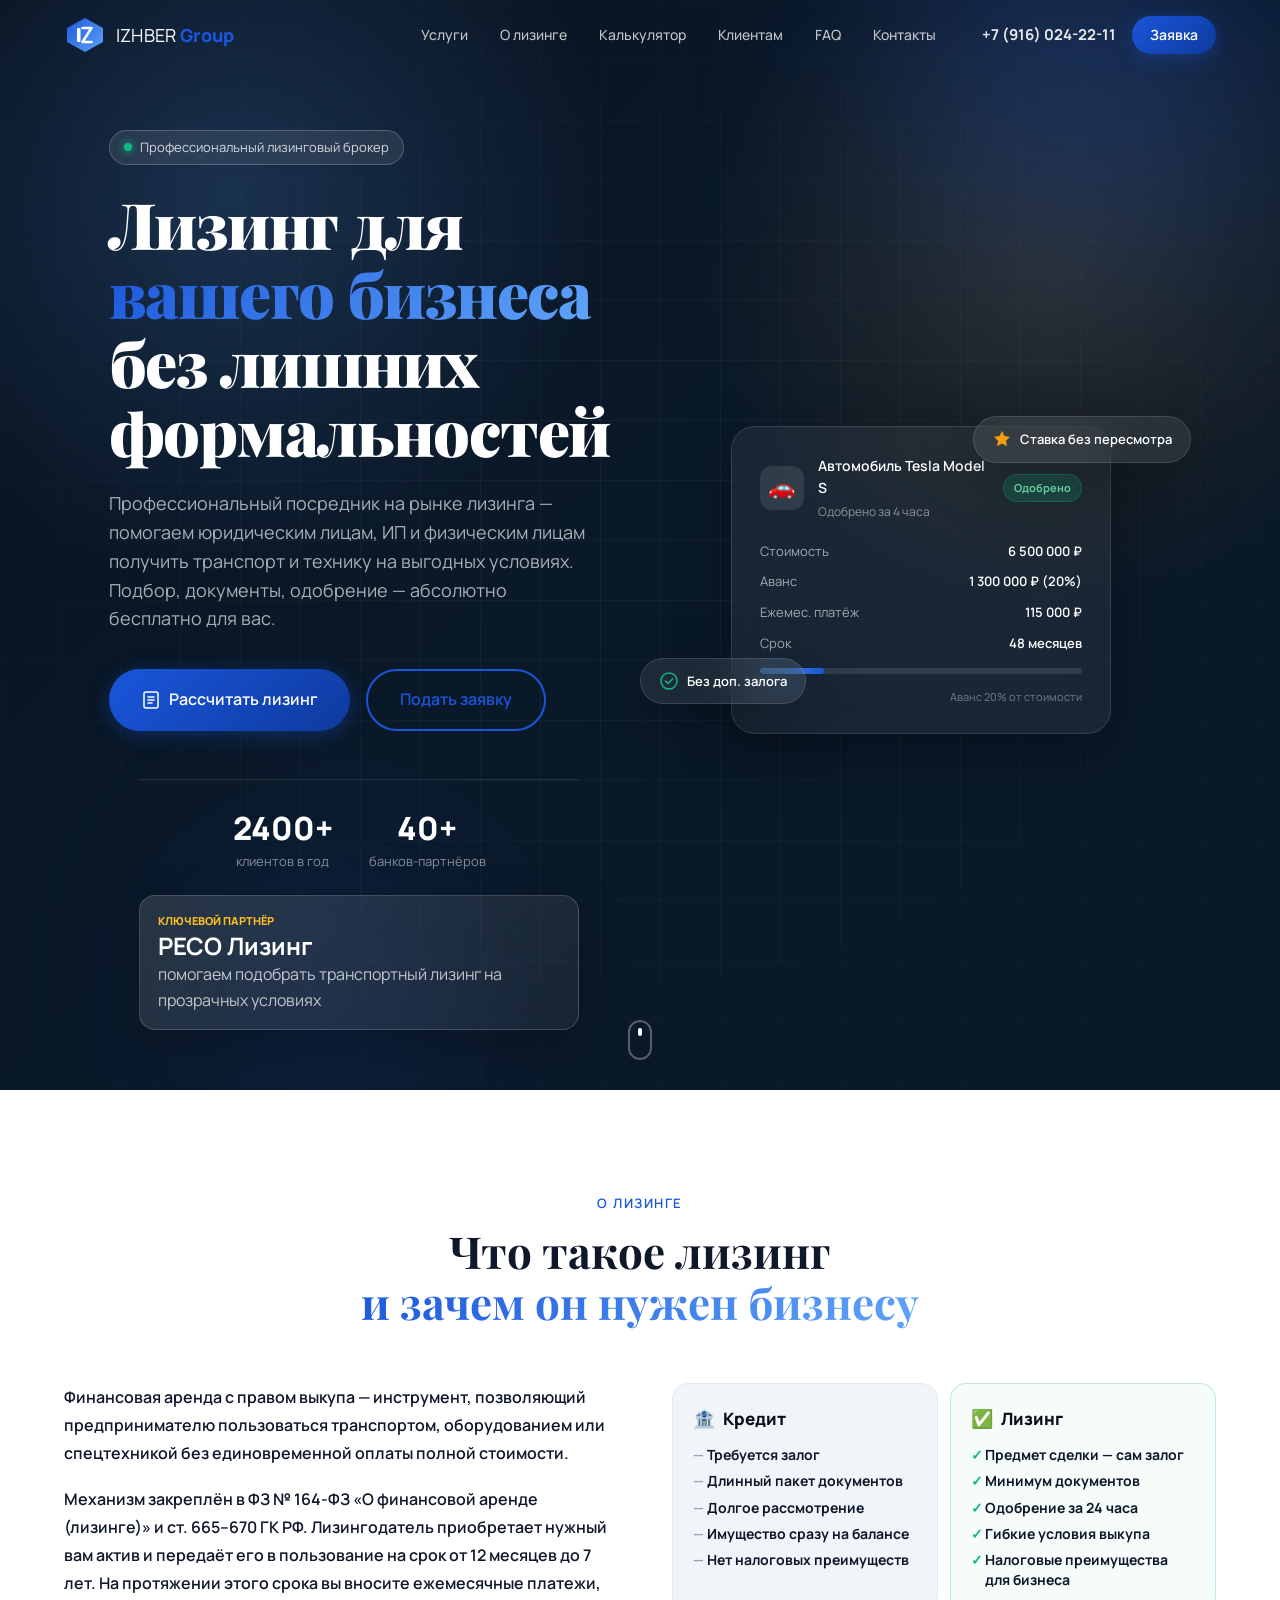
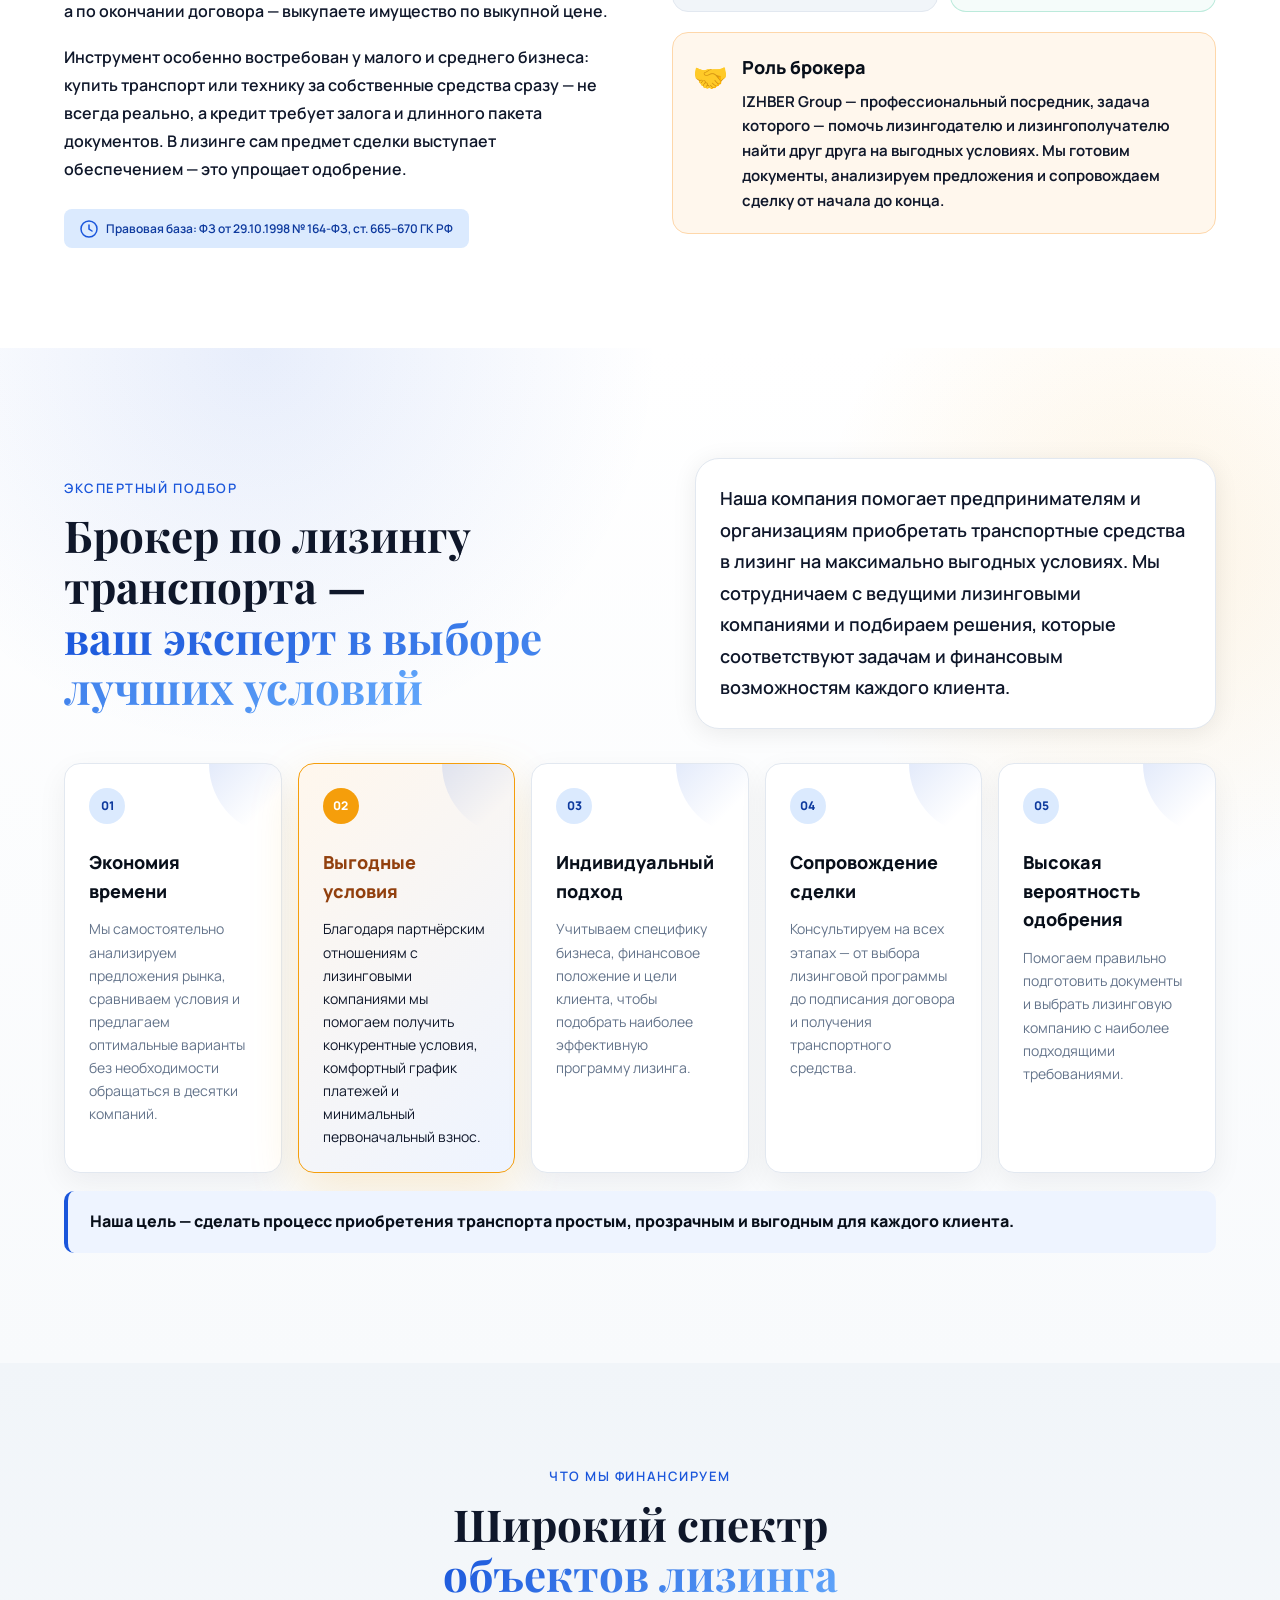
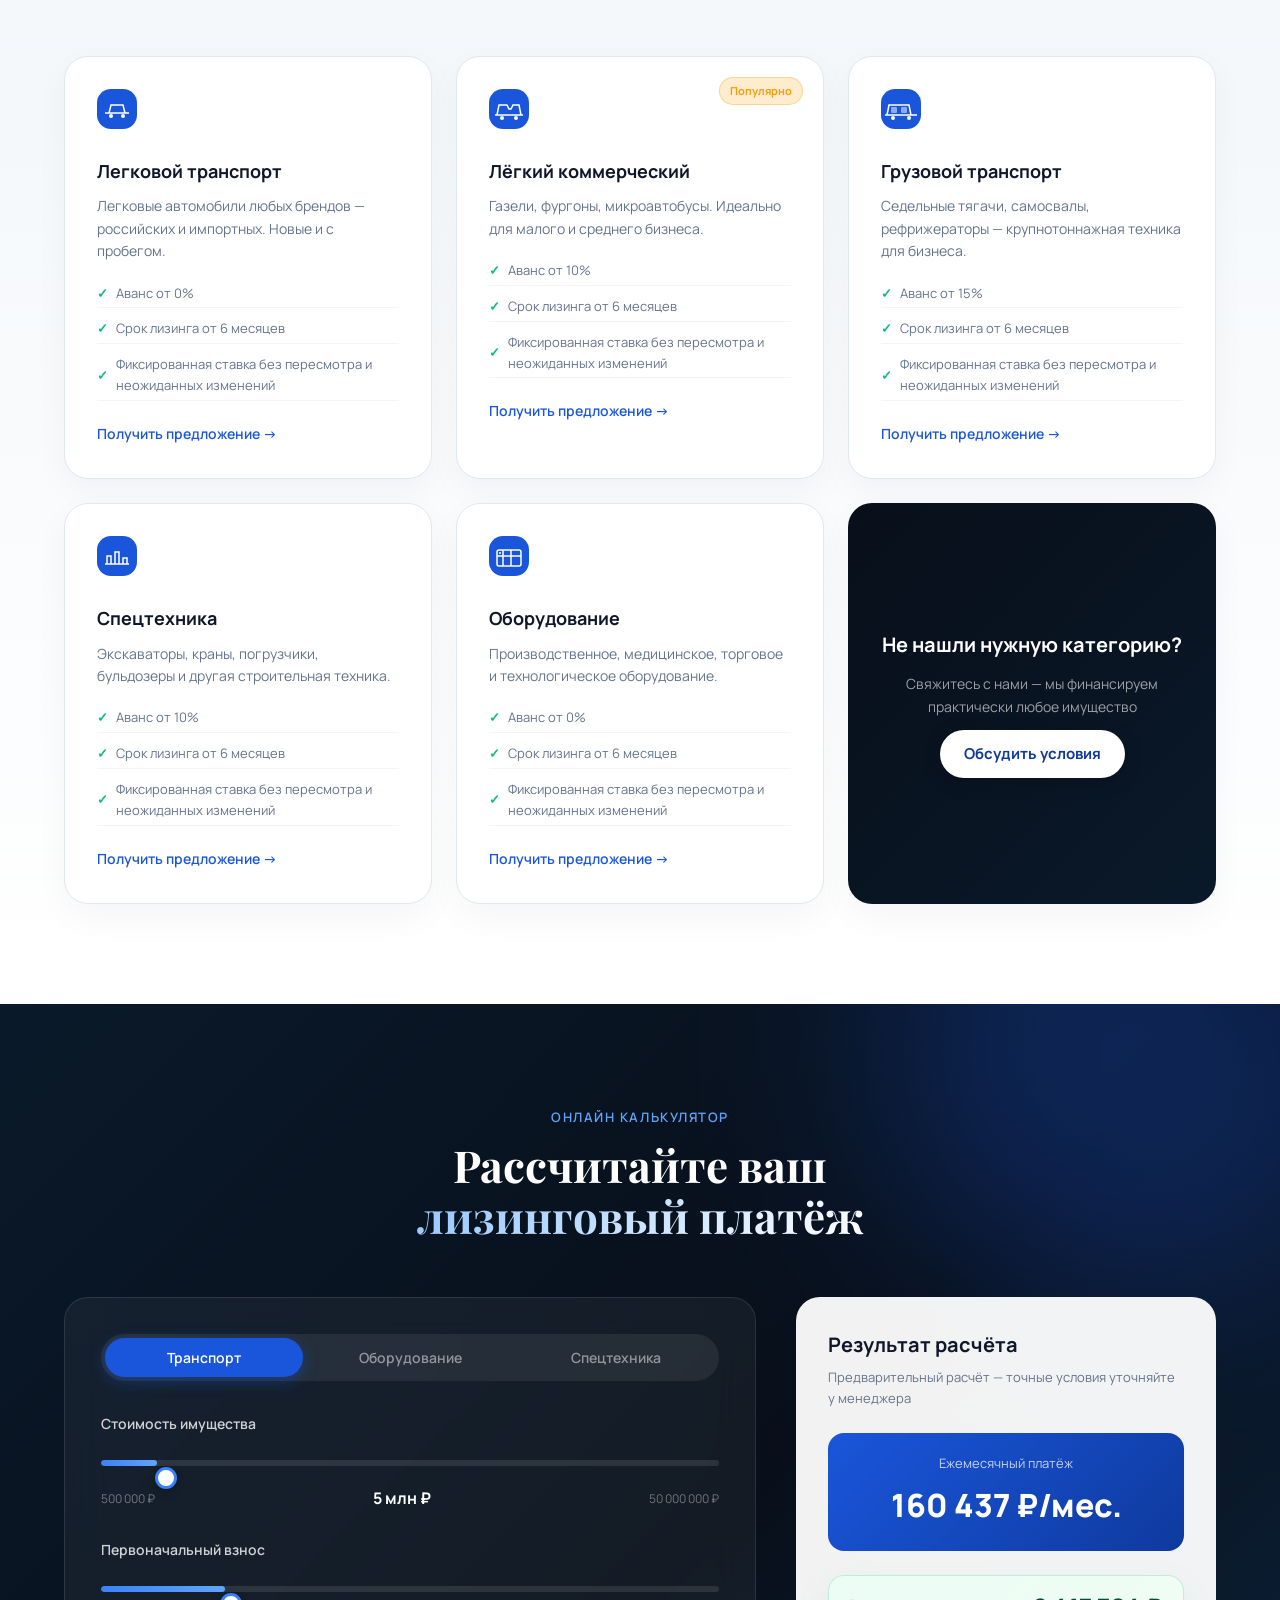
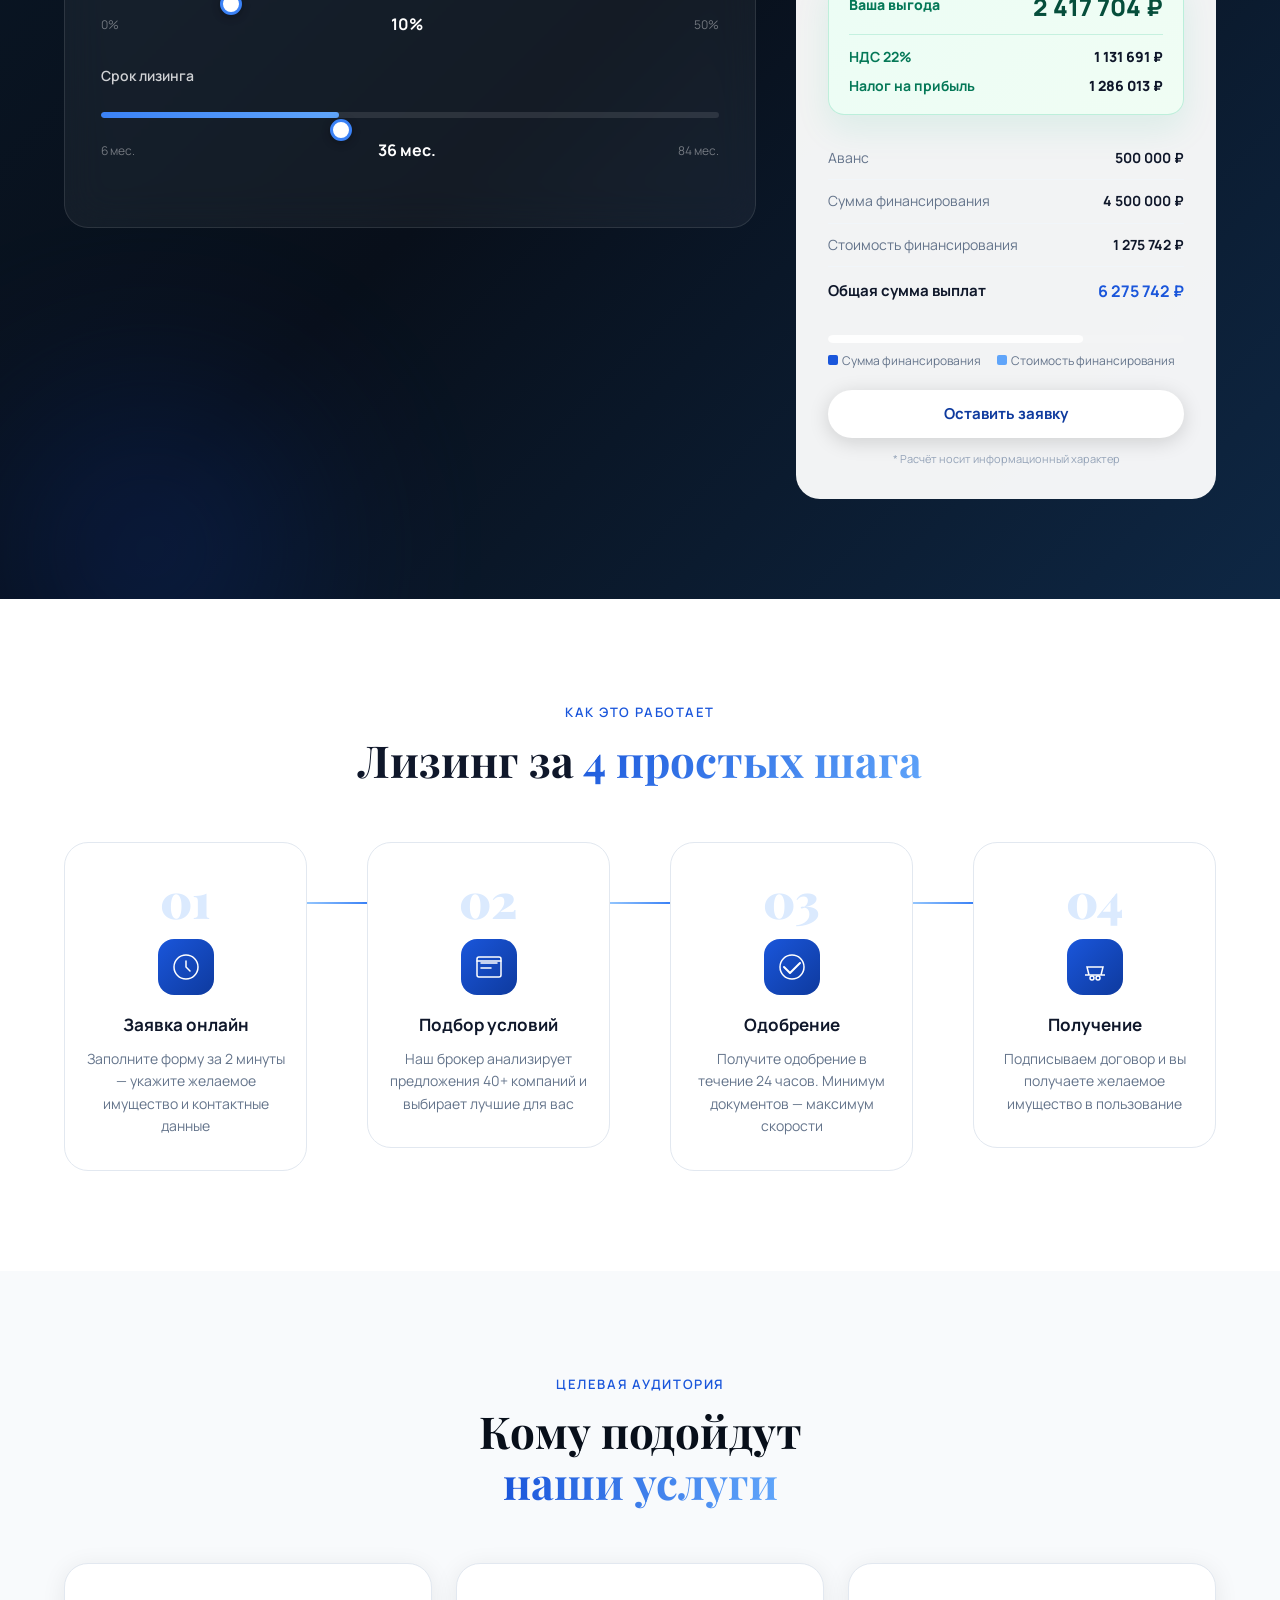
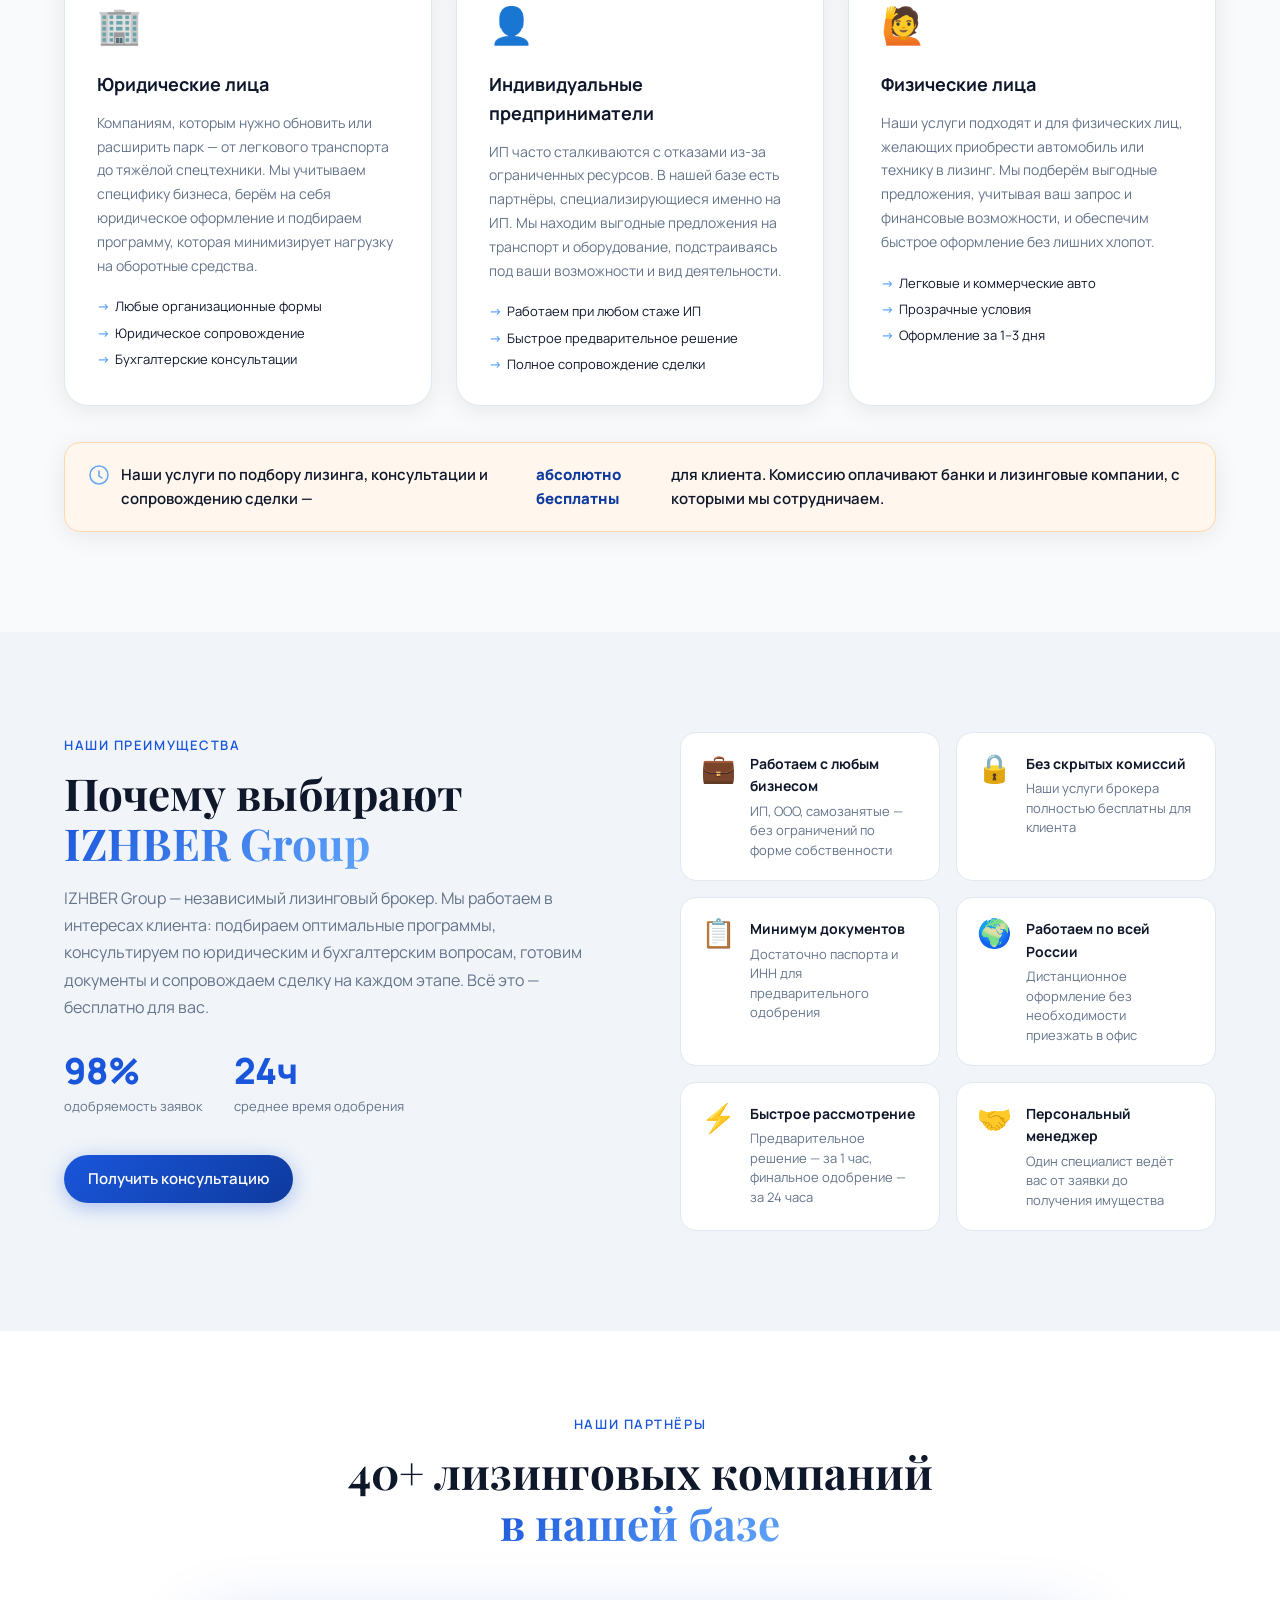
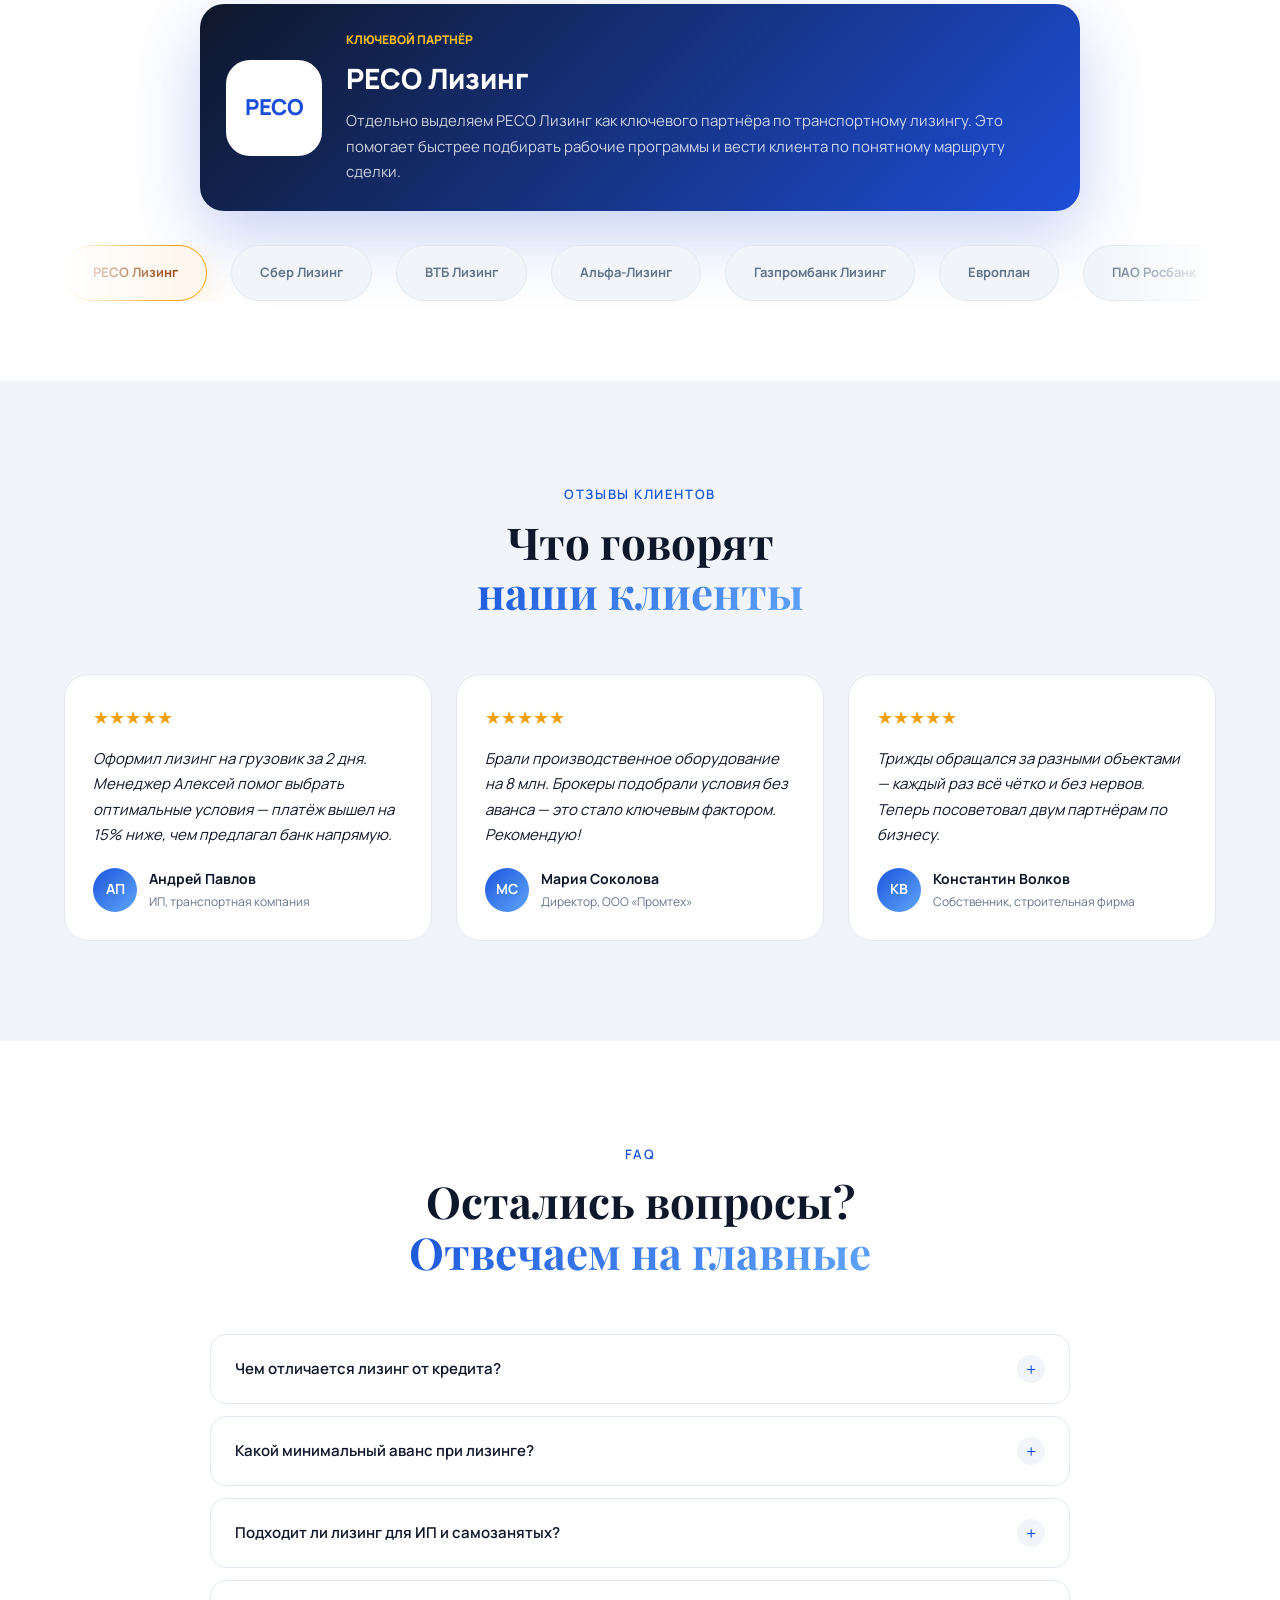
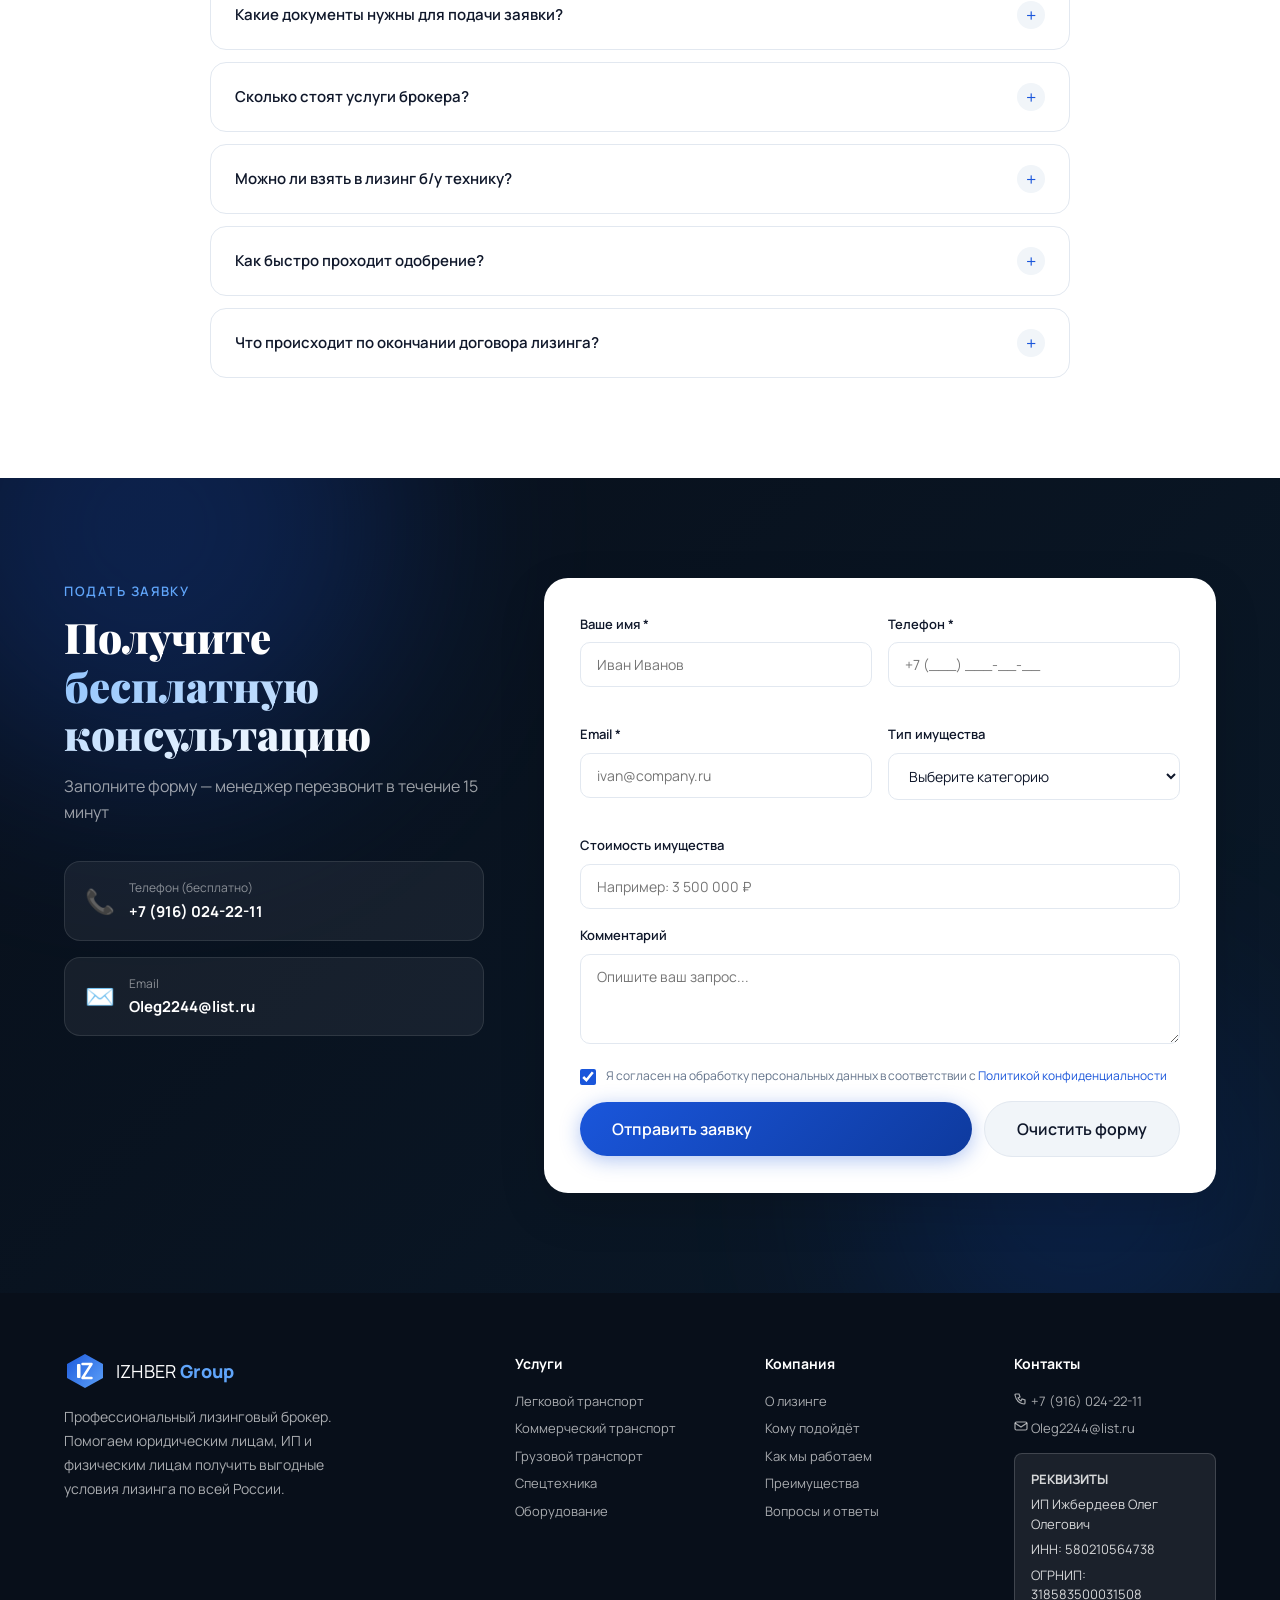
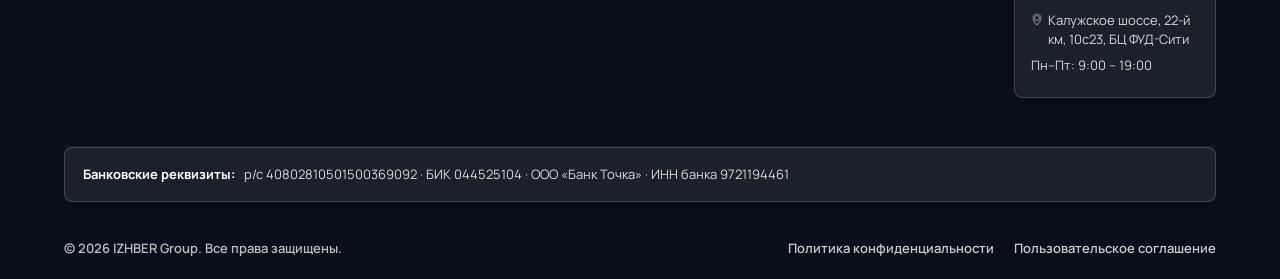
==== commit 679b0a56: "Rename calculator finance labels" ====
--- a/index.html
+++ b/index.html
@@ -448,11 +448,11 @@
               <strong id="advanceAmount">—</strong>
             </div>
             <div class="breakdown__item">
-              <span>Тело долга</span>
+              <span>Сумма финансирования</span>
               <strong id="bodyAmount">—</strong>
             </div>
             <div class="breakdown__item">
-              <span>Переплата</span>
+              <span>Стоимость финансирования</span>
               <strong id="overpayAmount">—</strong>
             </div>
             <div class="breakdown__item breakdown__item--total">
@@ -466,8 +466,8 @@
               <rect id="chartBar1" height="8" rx="4" fill="#fff" opacity="0.9"/>
             </svg>
             <div class="calc__chart-legend">
-              <span><i style="background:#1a56db"></i>Тело долга</span>
-              <span><i style="background:#60a5fa"></i>Переплата</span>
+              <span><i style="background:#1a56db"></i>Сумма финансирования</span>
+              <span><i style="background:#60a5fa"></i>Стоимость финансирования</span>
             </div>
           </div>
           <a href="#form" class="btn btn--white btn--full">Оставить заявку</a>
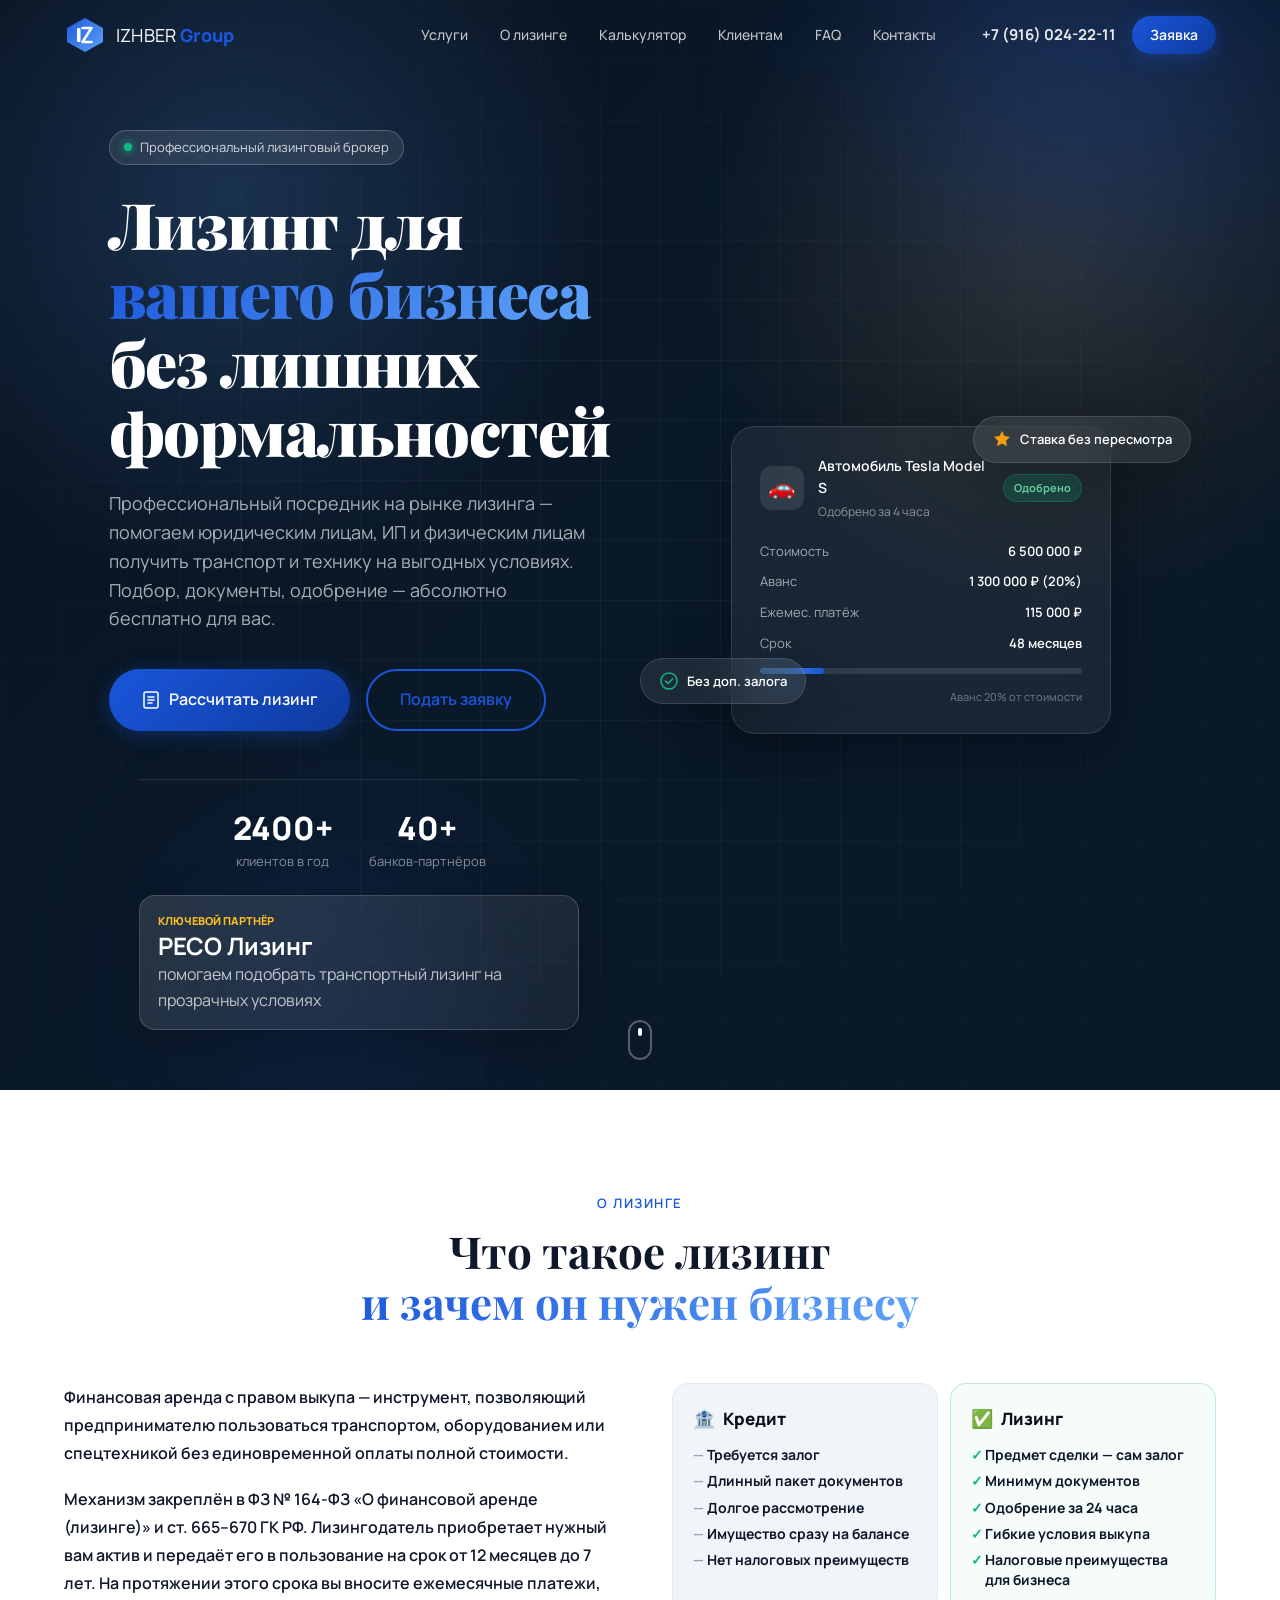
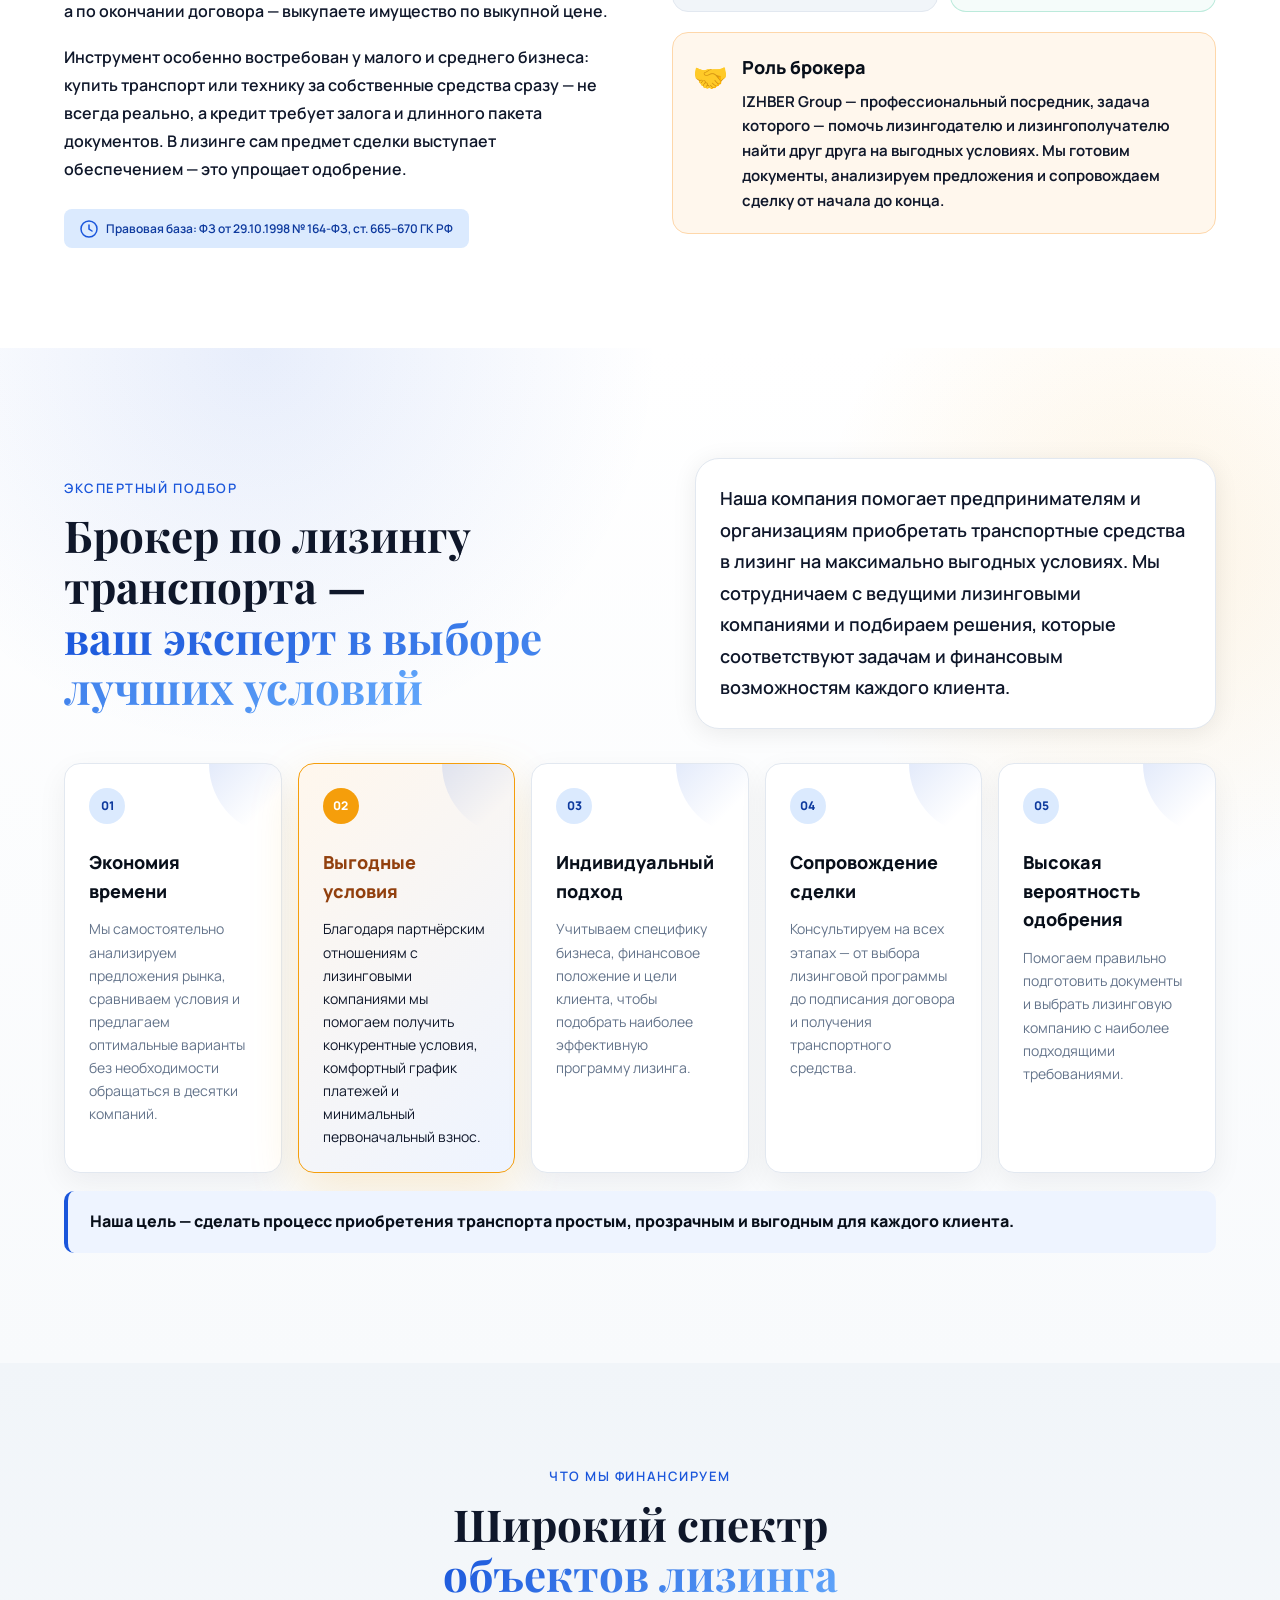
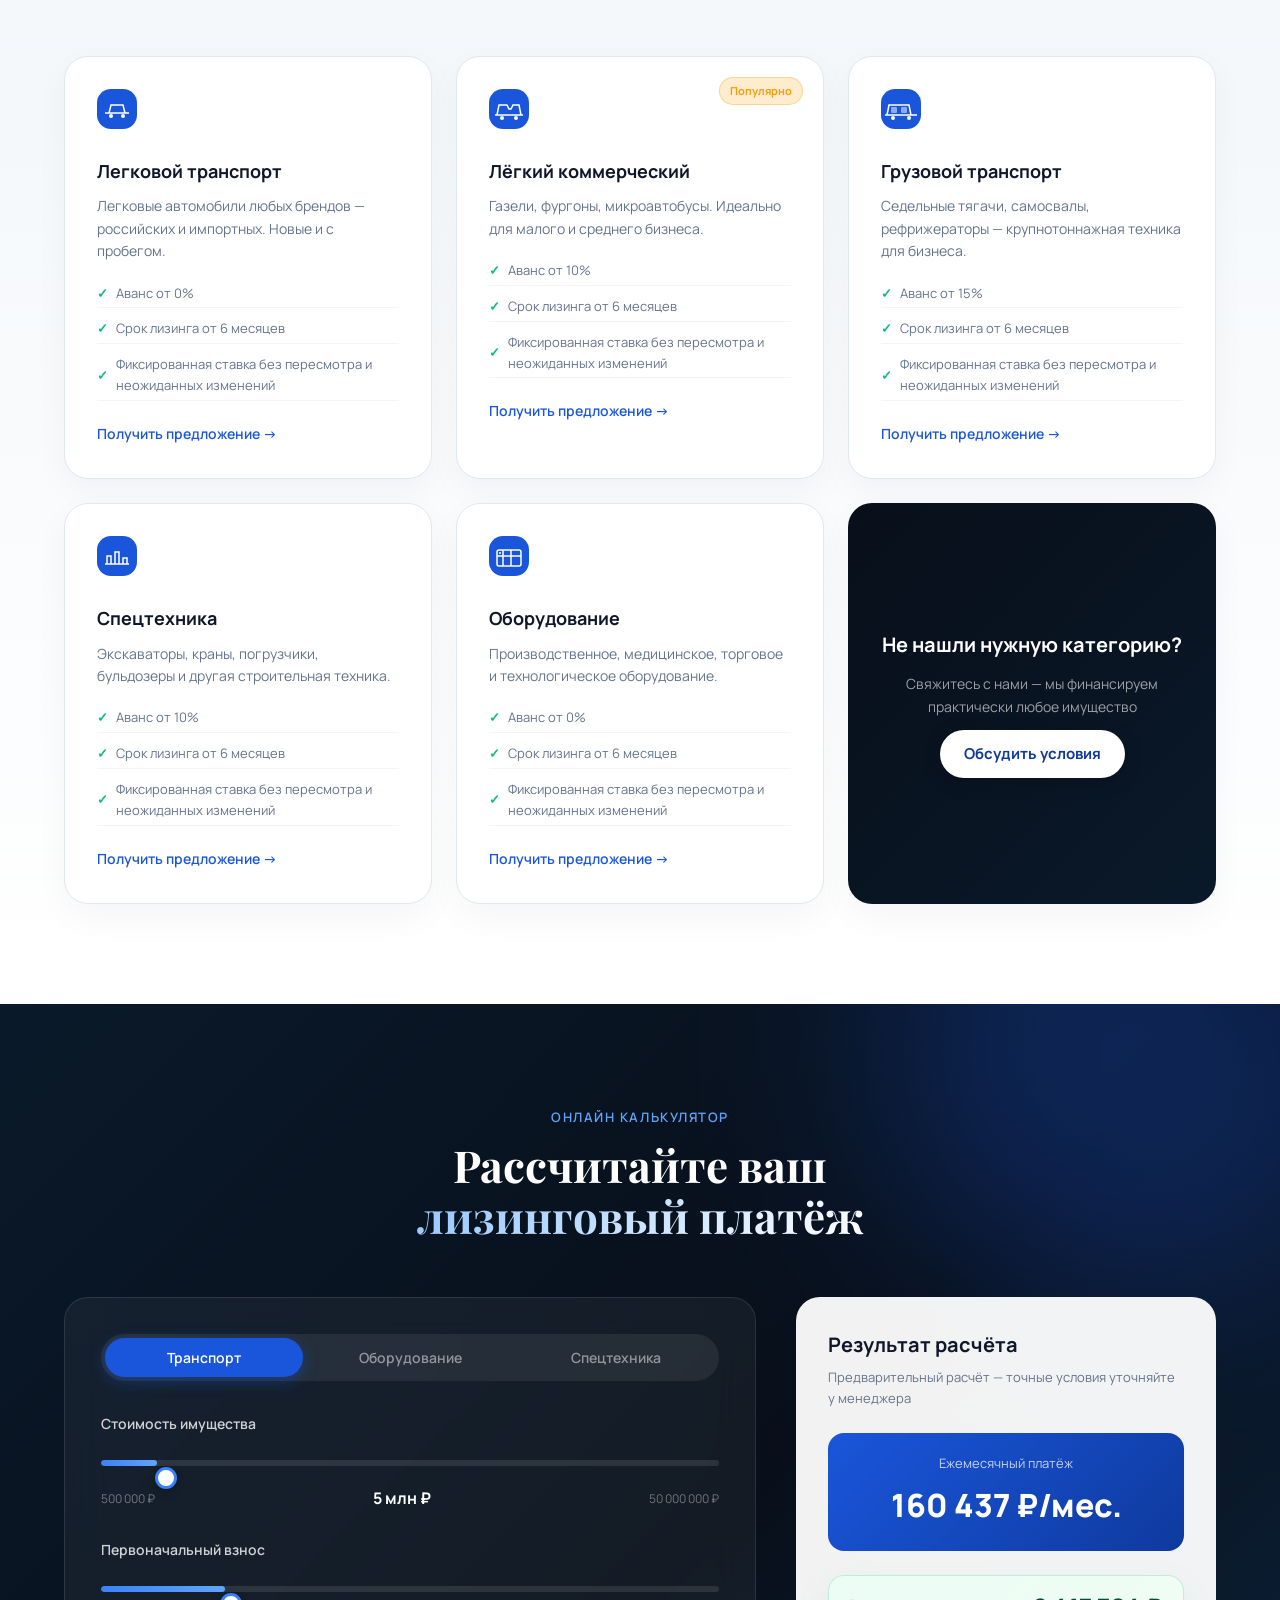
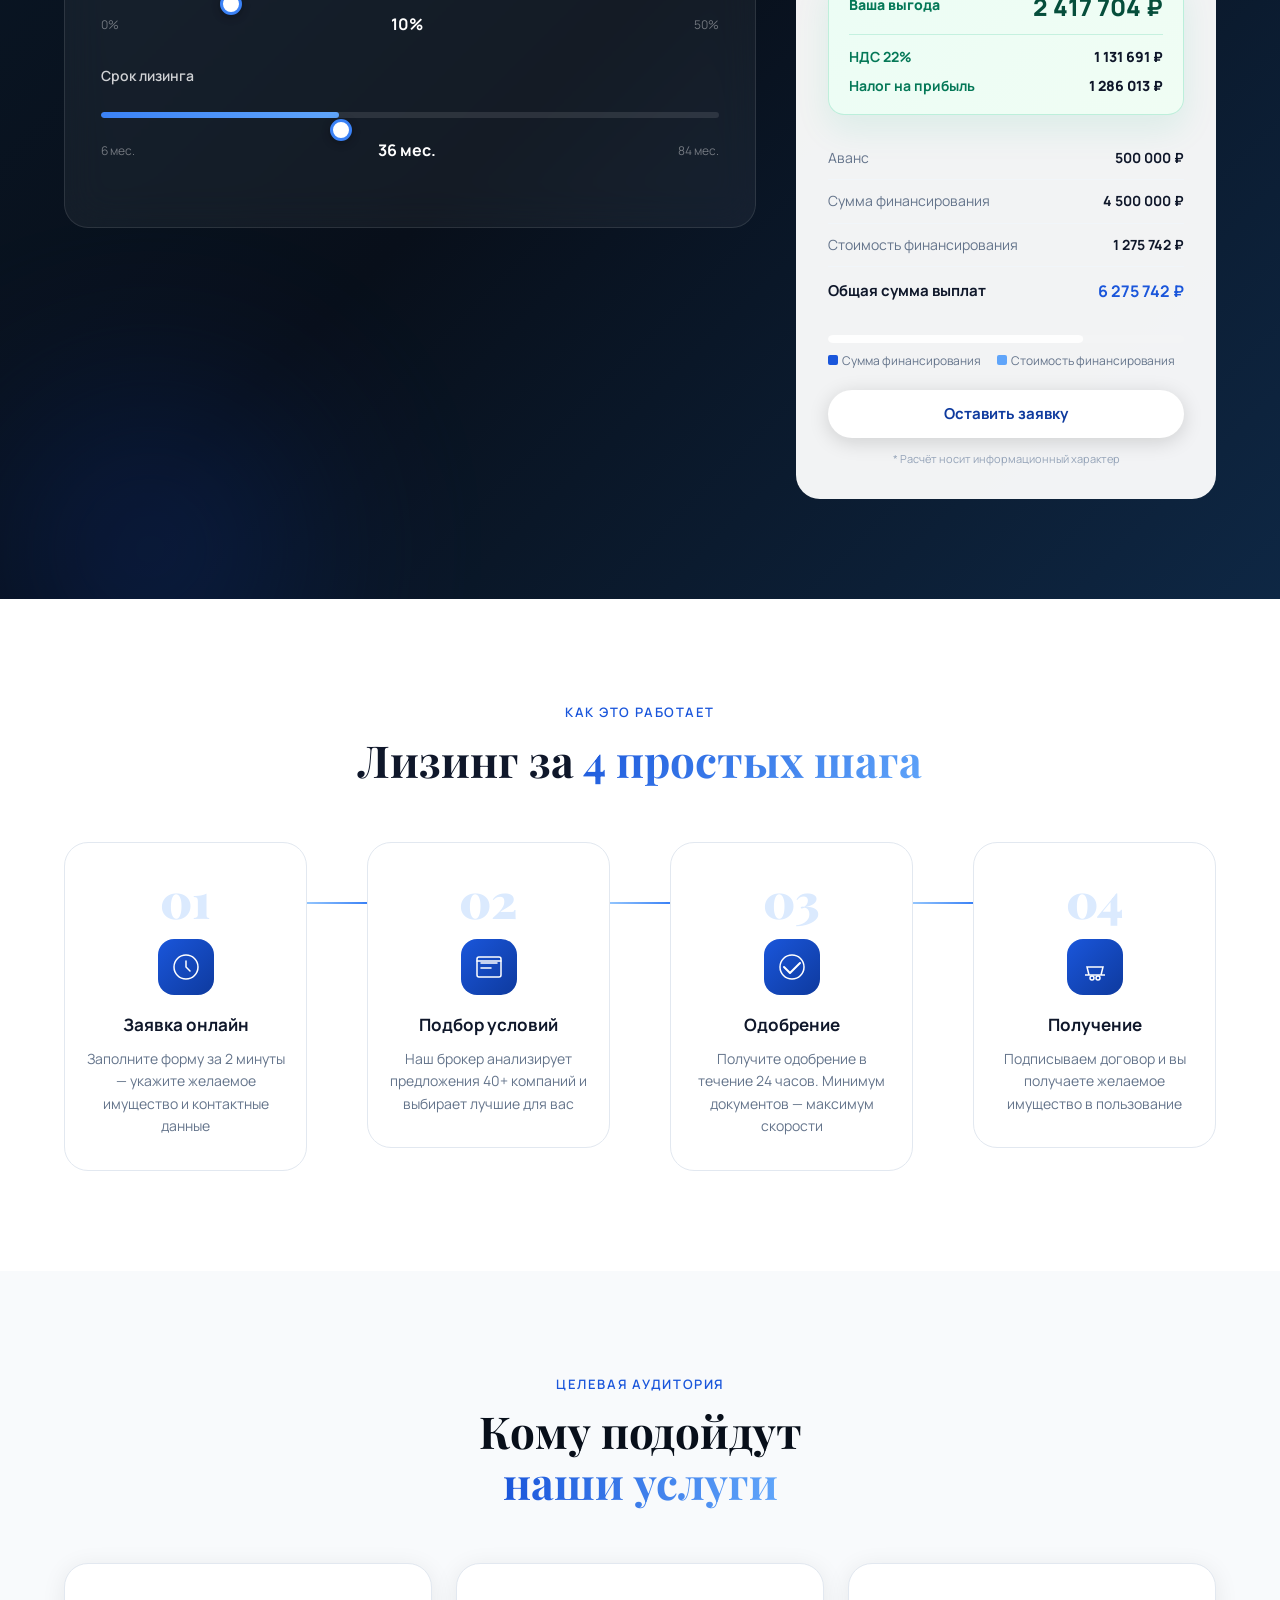
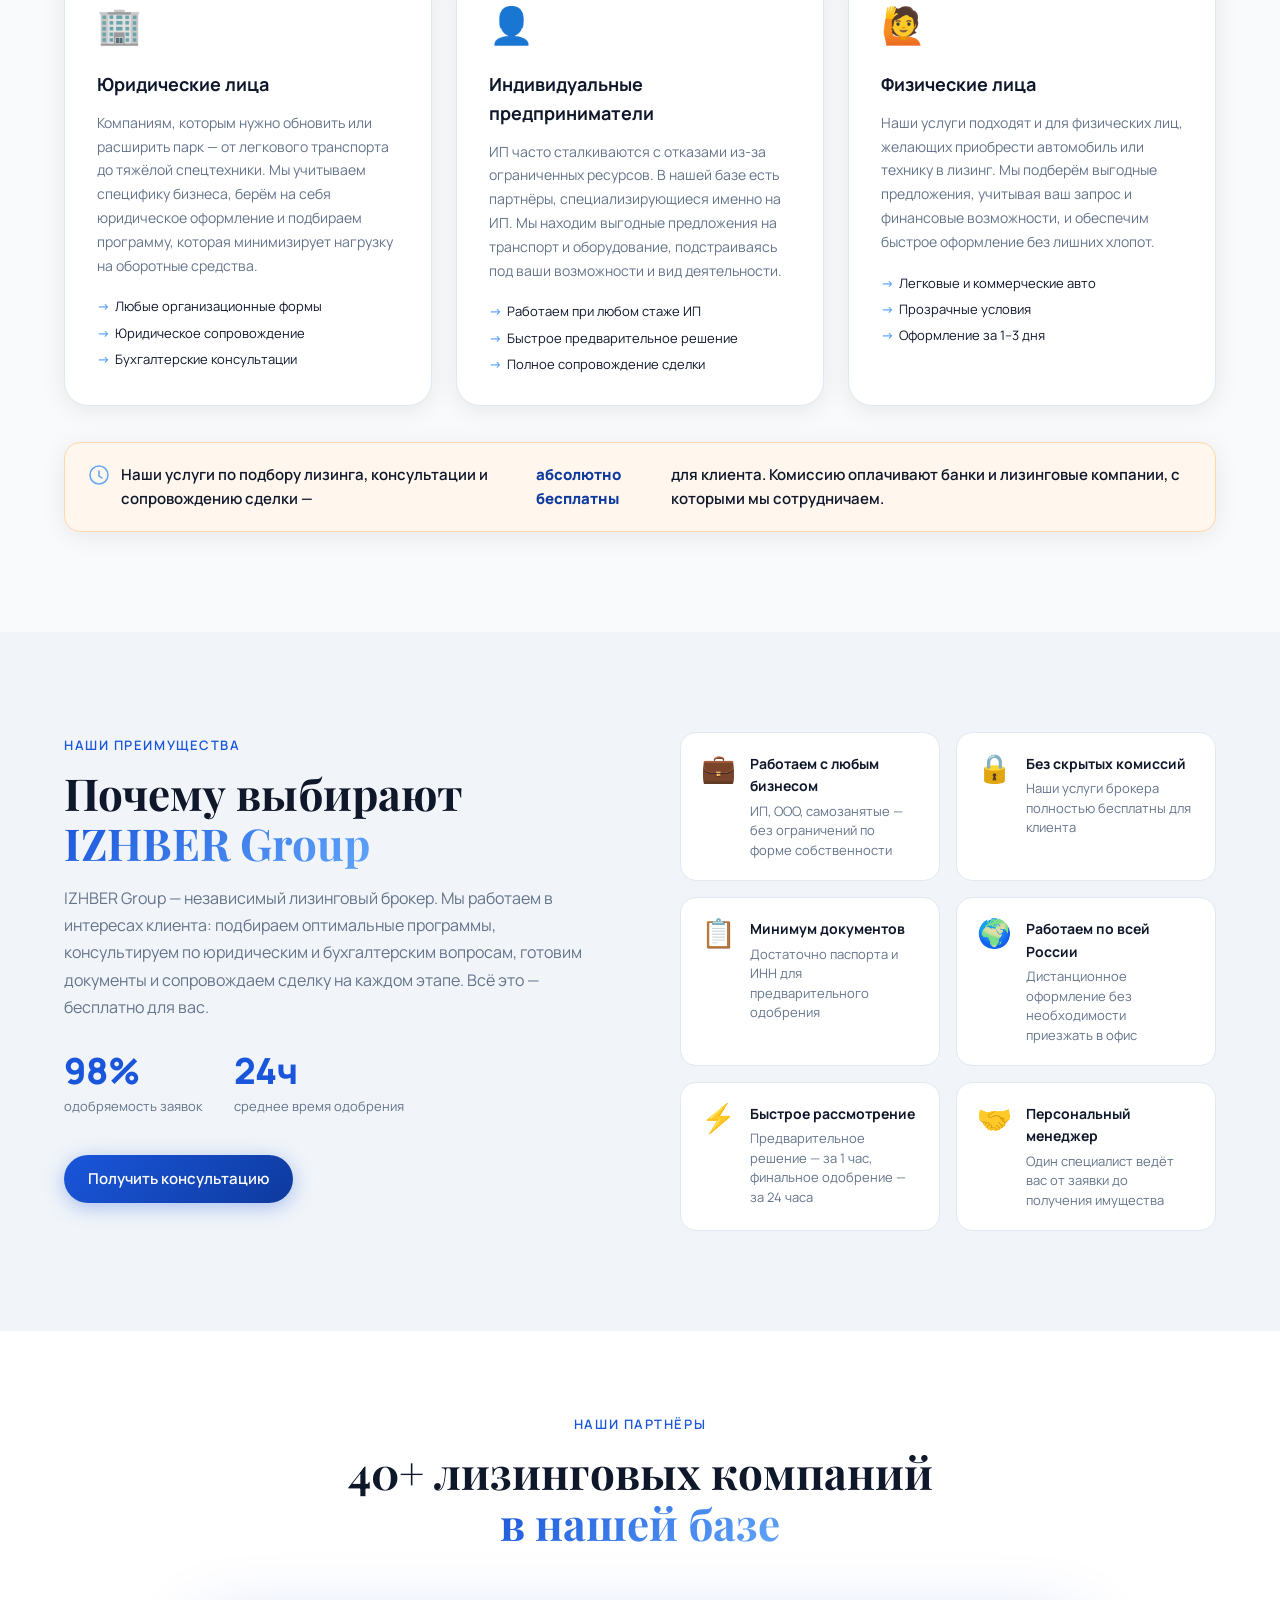
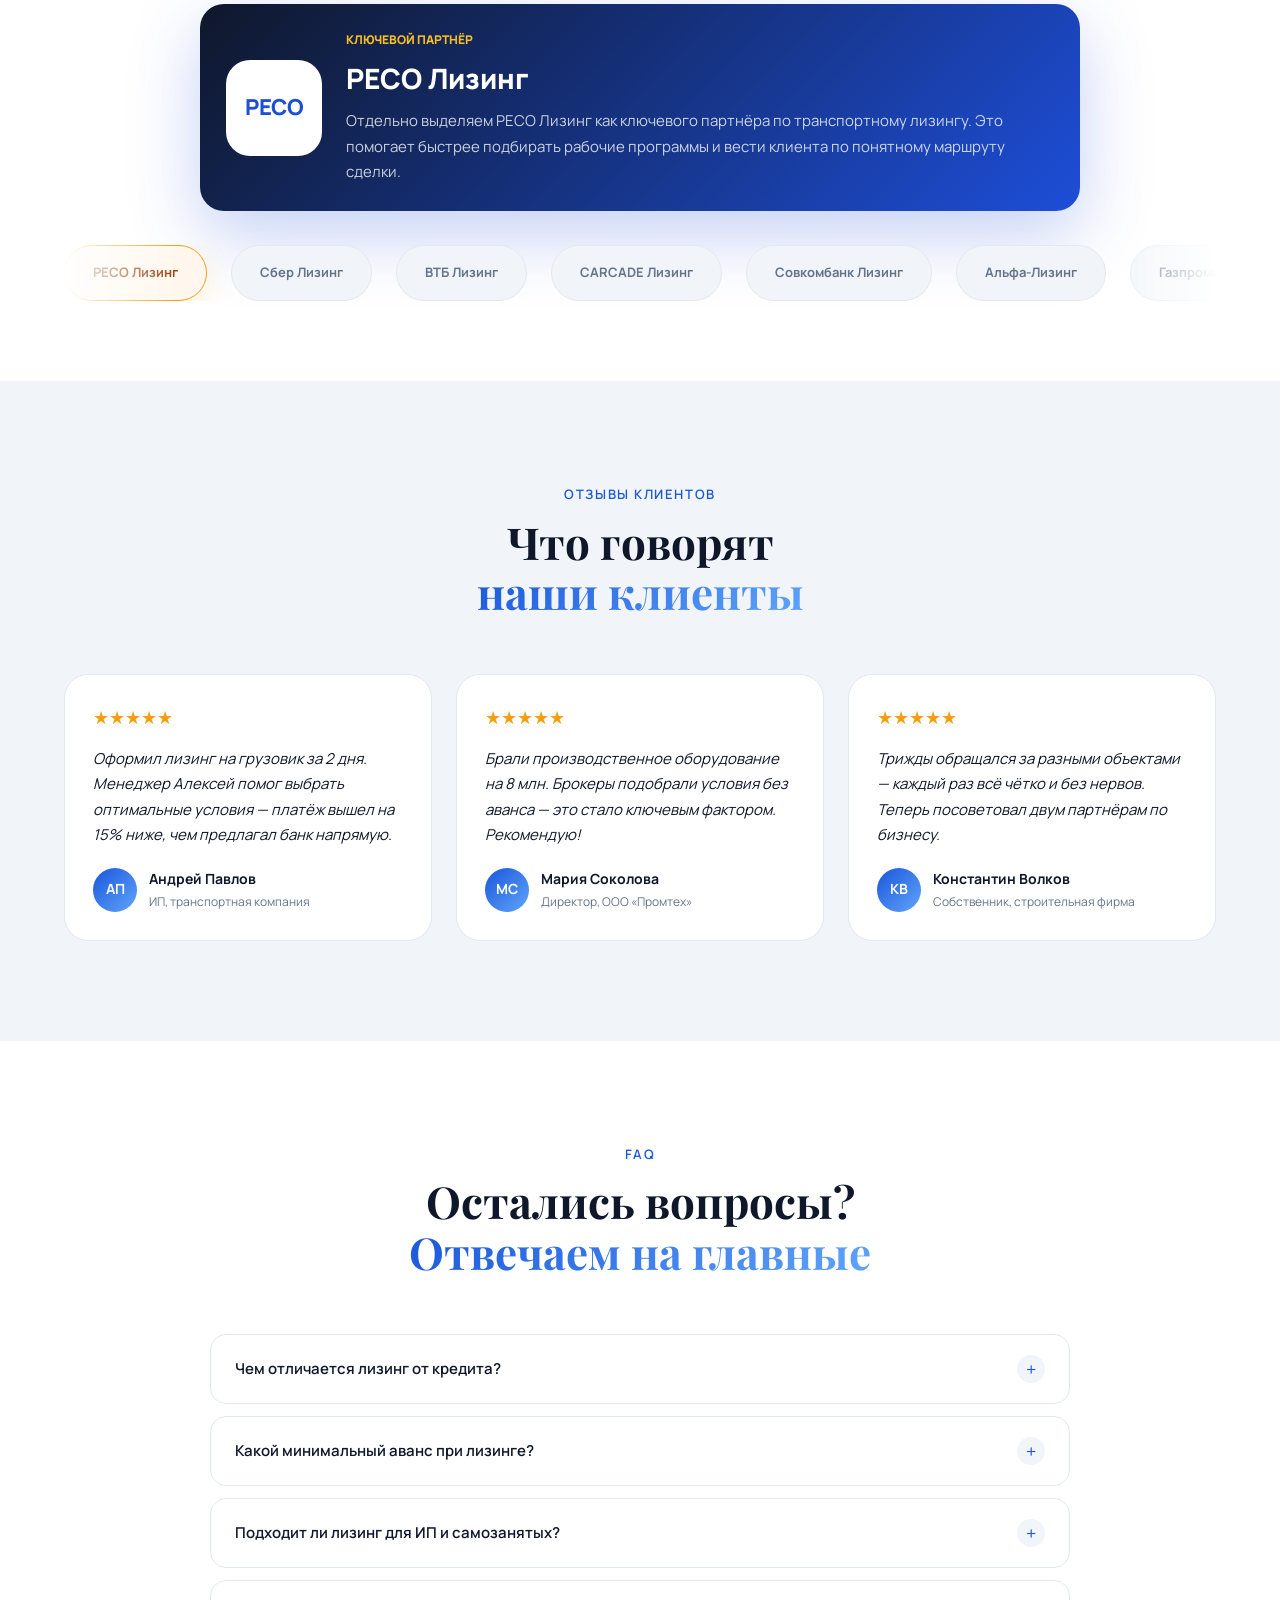
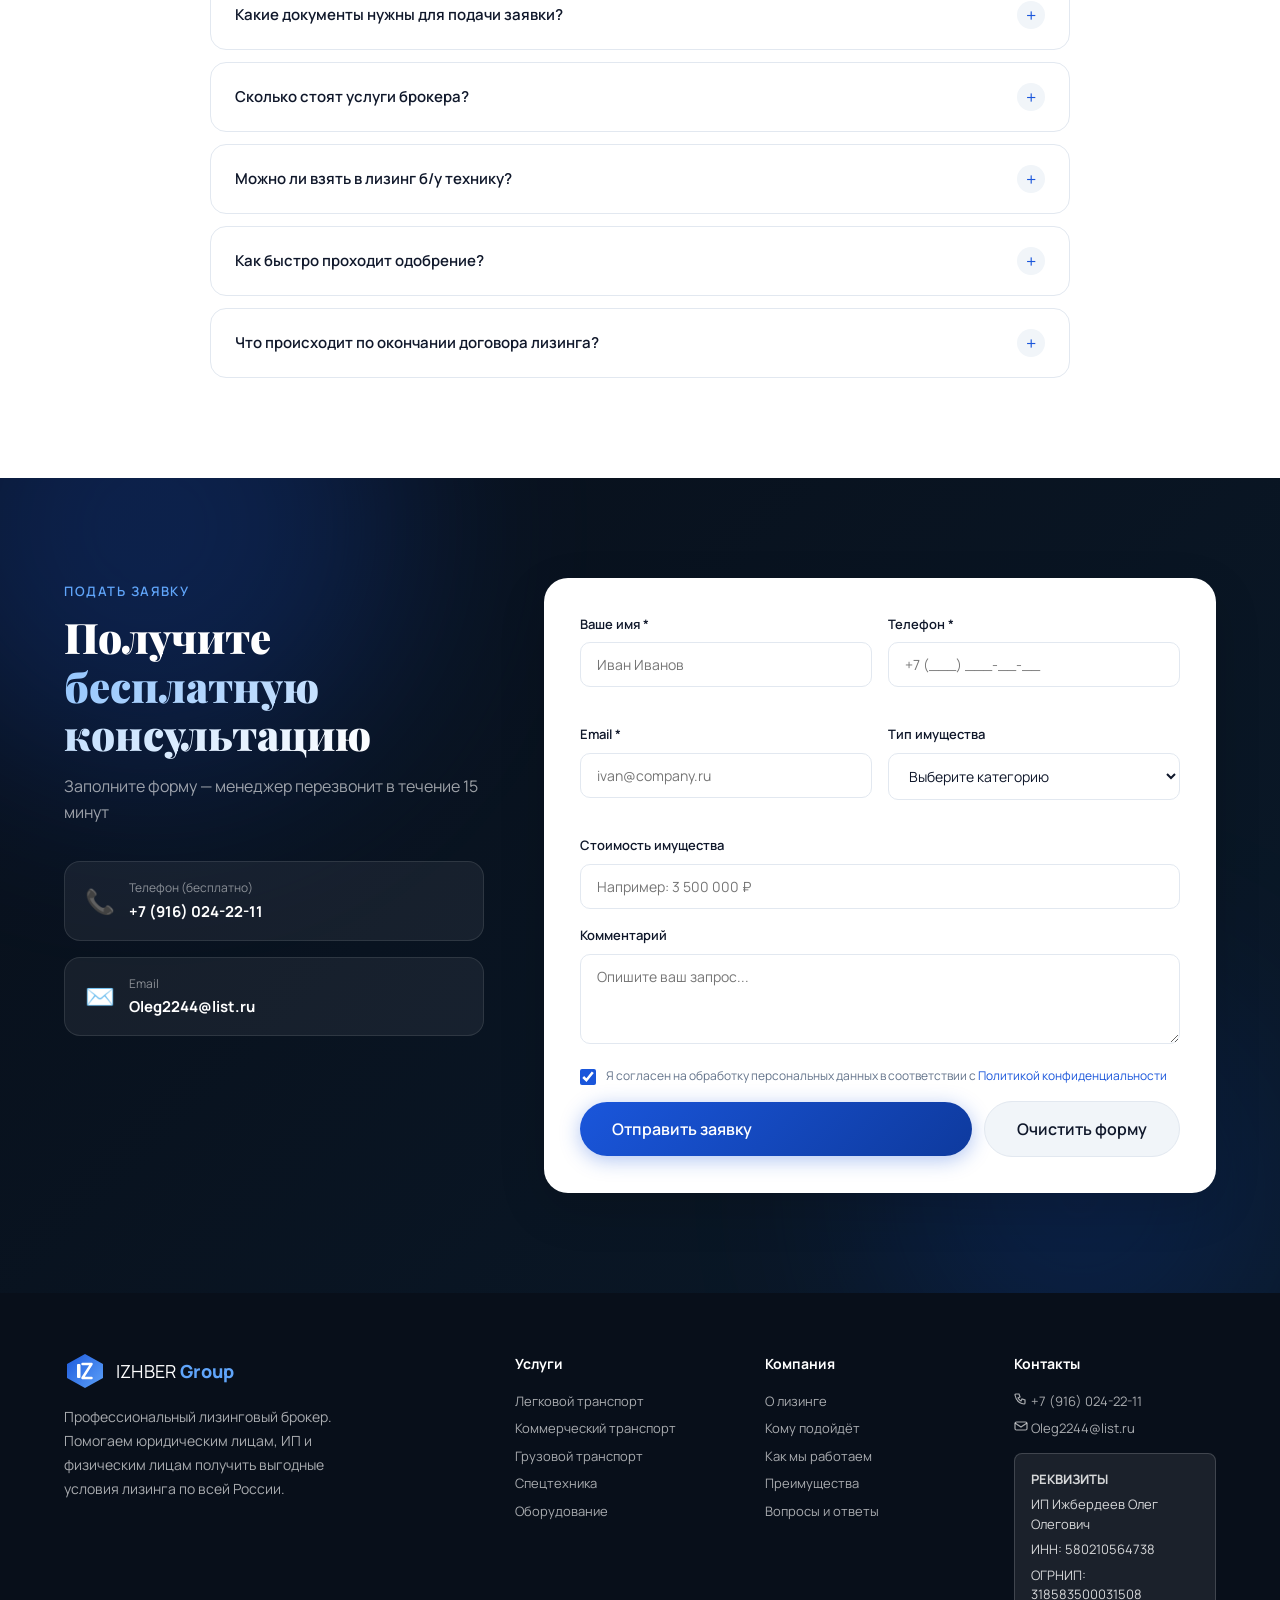
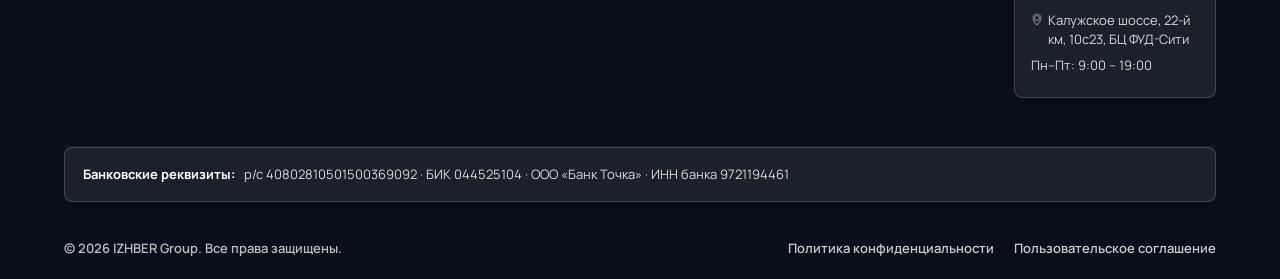
==== commit 9c4643dd: "Add leasing partners" ====
--- a/index.html
+++ b/index.html
@@ -662,6 +662,8 @@
         <div class="partner-logo partner-logo--key">РЕСО Лизинг</div>
         <div class="partner-logo">Сбер Лизинг</div>
         <div class="partner-logo">ВТБ Лизинг</div>
+        <div class="partner-logo">CARCADE Лизинг</div>
+        <div class="partner-logo">Совкомбанк Лизинг</div>
         <div class="partner-logo">Альфа-Лизинг</div>
         <div class="partner-logo">Газпромбанк Лизинг</div>
         <div class="partner-logo">Европлан</div>
@@ -671,6 +673,8 @@
         <div class="partner-logo partner-logo--key">РЕСО Лизинг</div>
         <div class="partner-logo">Сбер Лизинг</div>
         <div class="partner-logo">ВТБ Лизинг</div>
+        <div class="partner-logo">CARCADE Лизинг</div>
+        <div class="partner-logo">Совкомбанк Лизинг</div>
         <div class="partner-logo">Альфа-Лизинг</div>
         <div class="partner-logo">Газпромбанк Лизинг</div>
         <div class="partner-logo">Европлан</div>
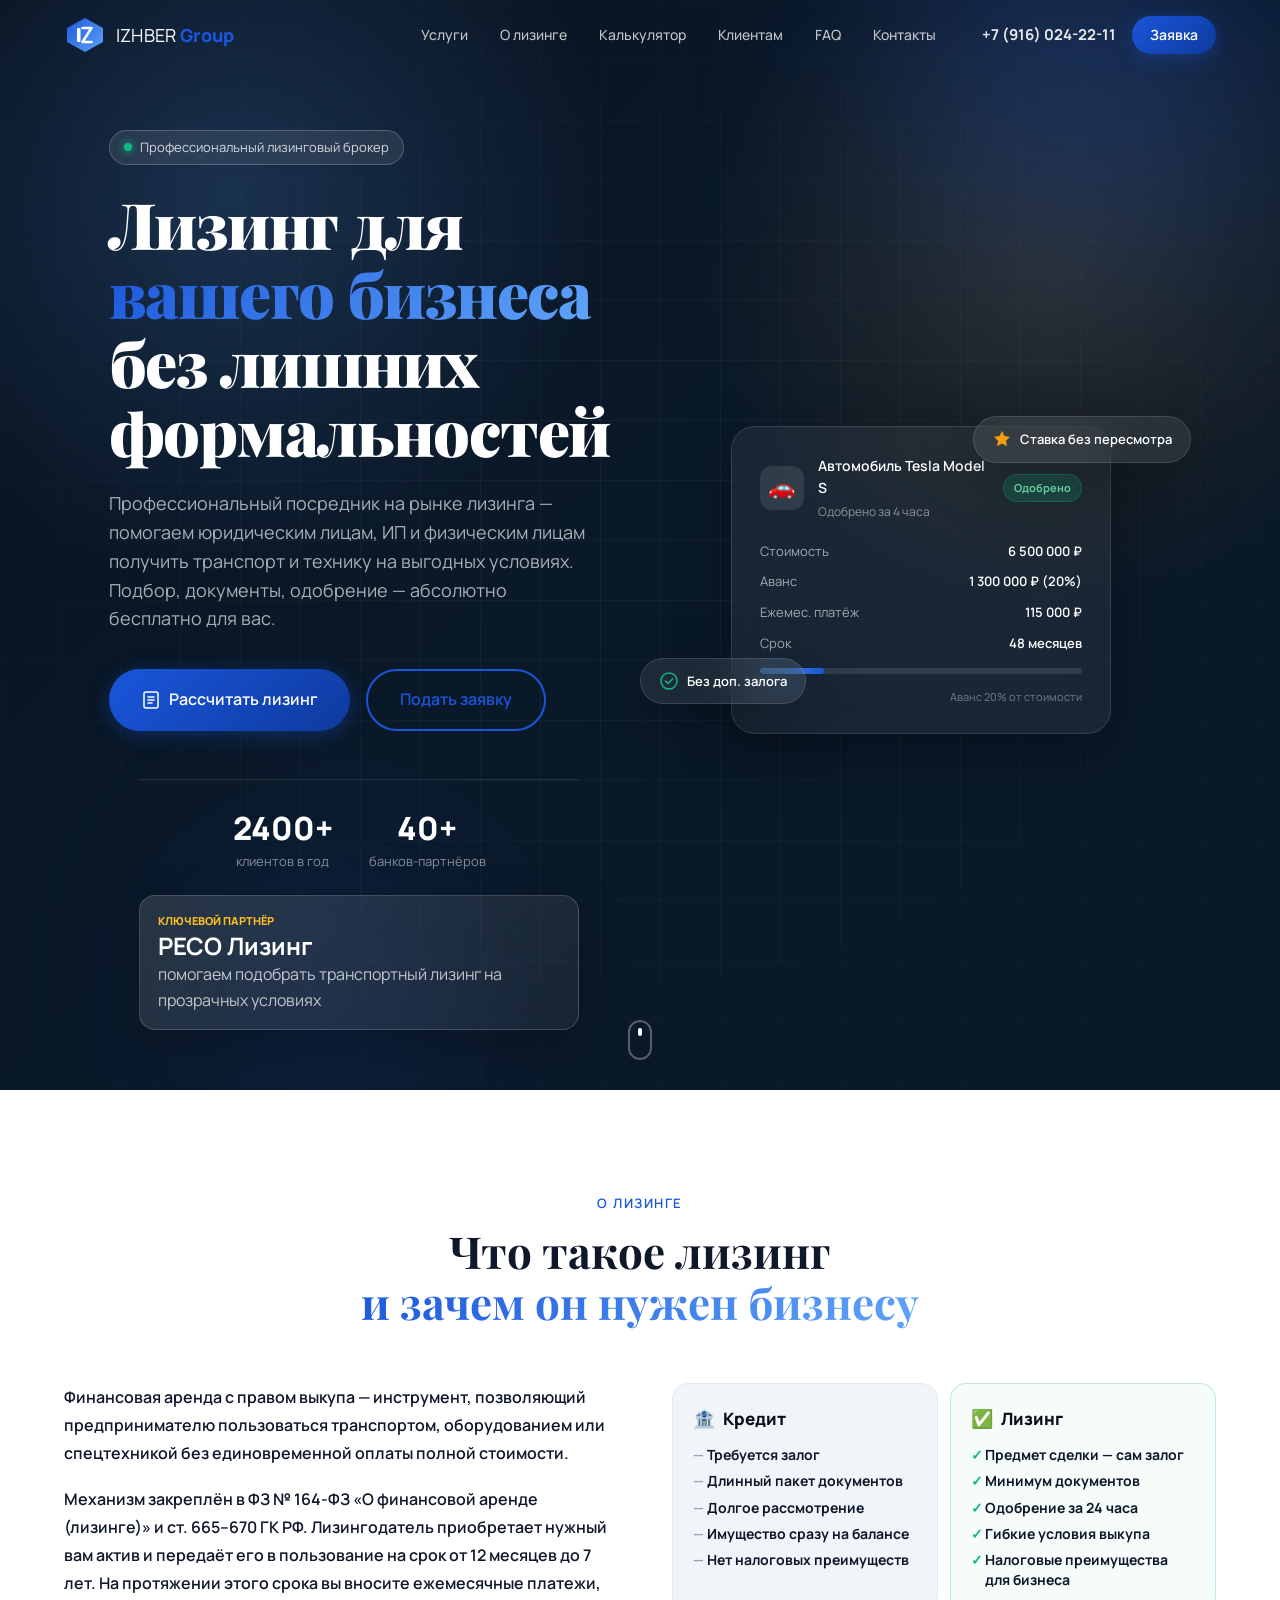
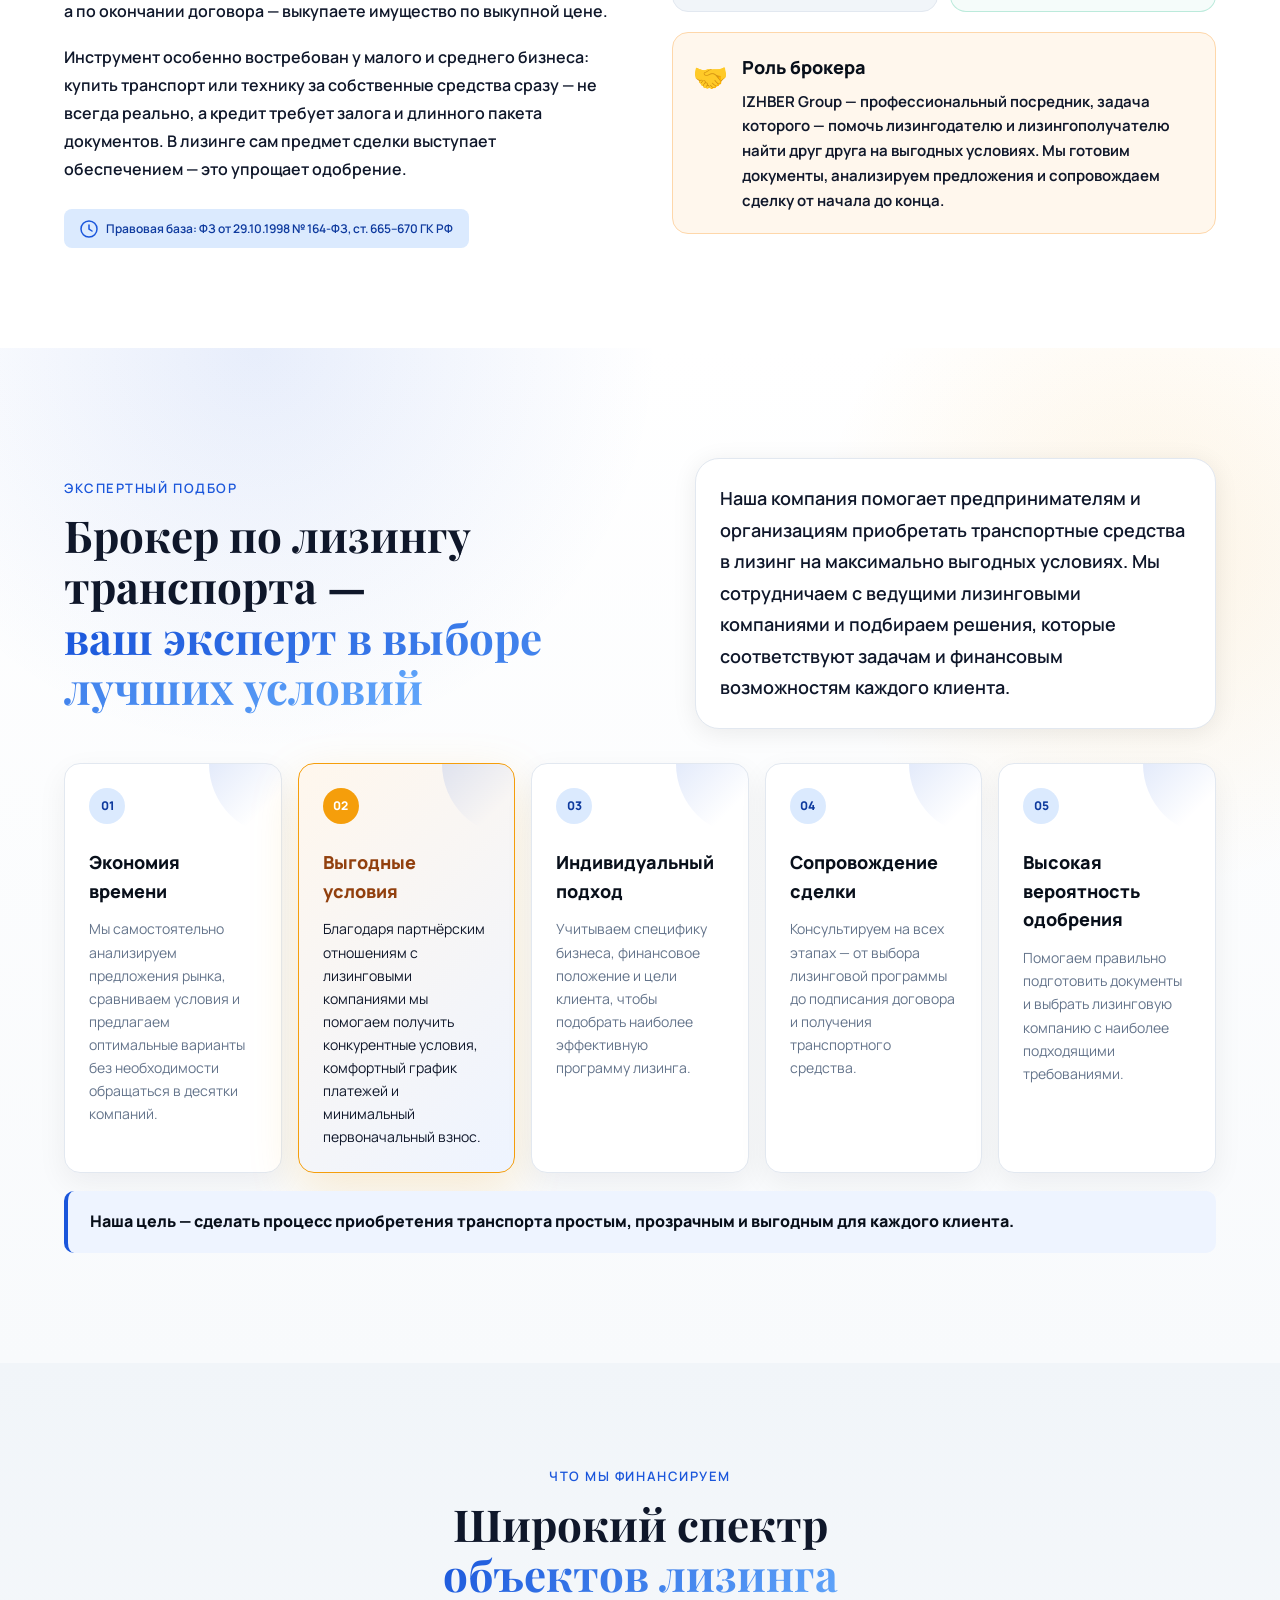
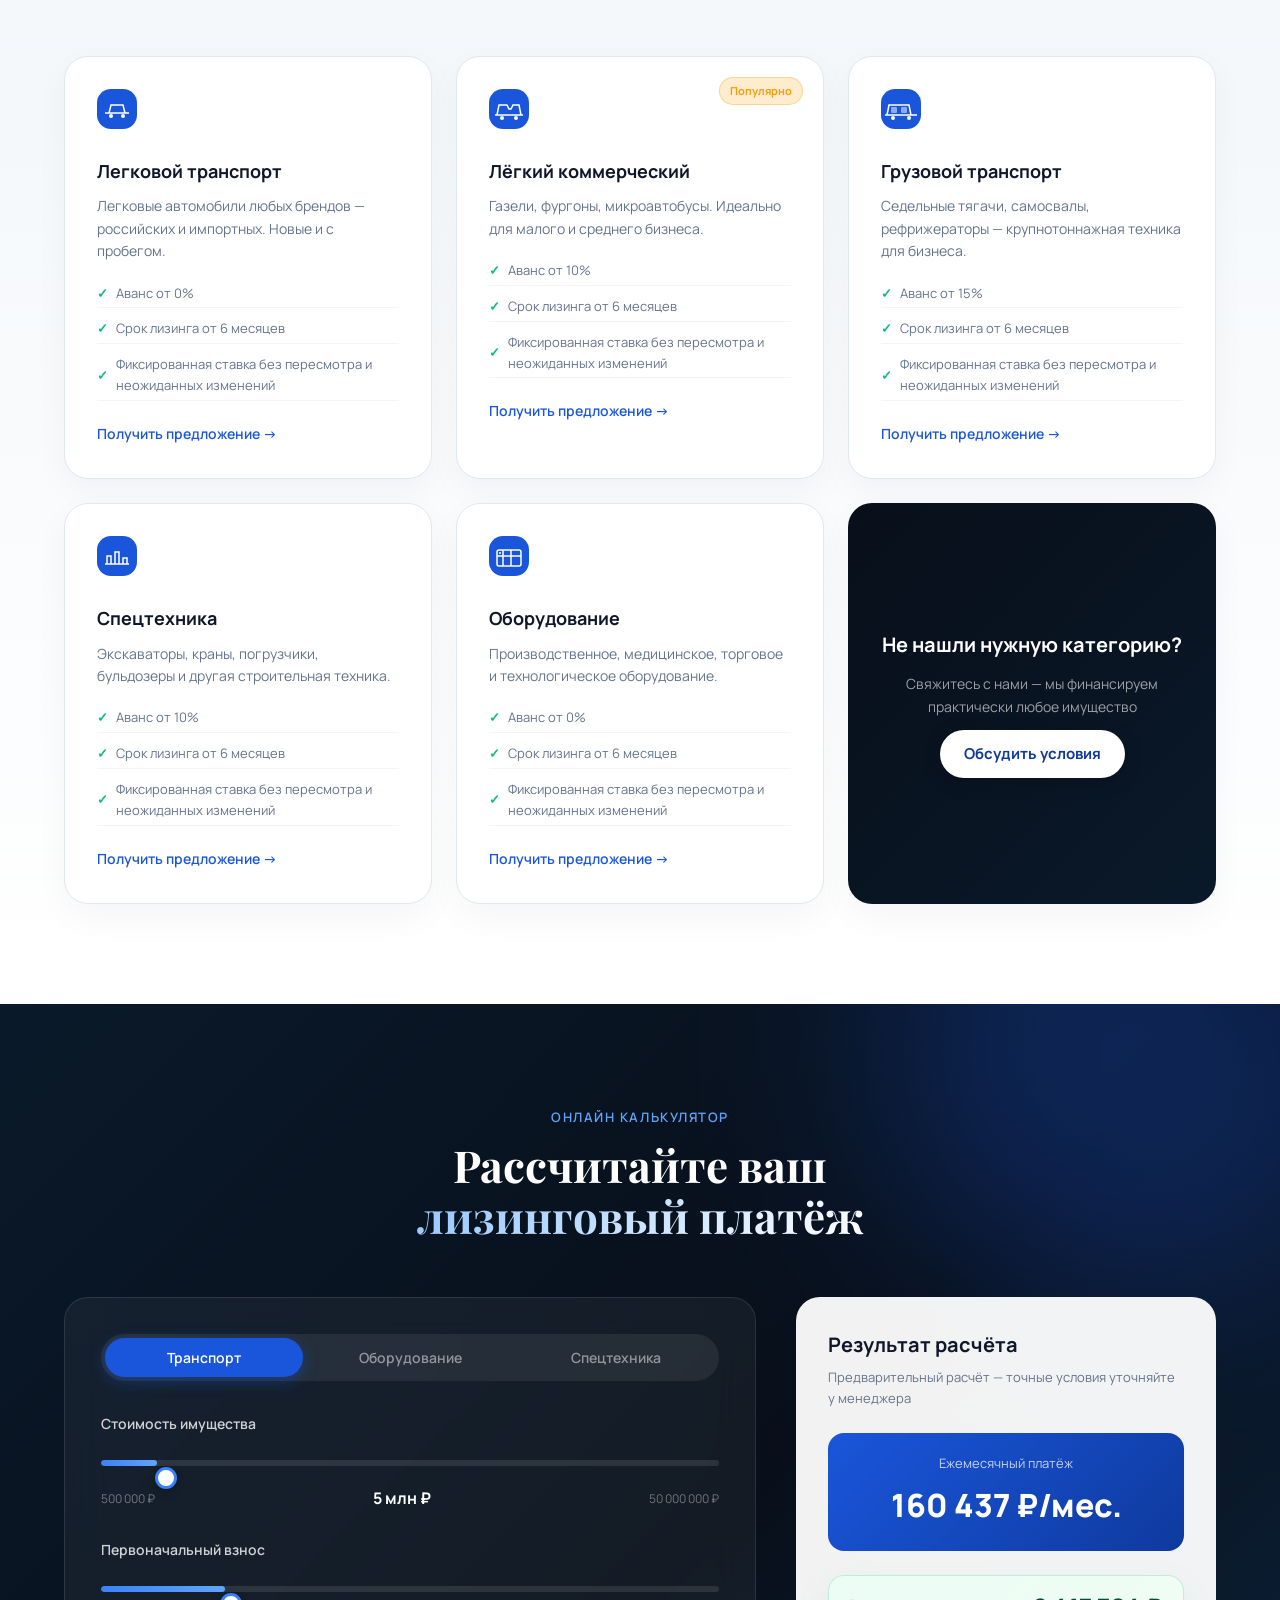
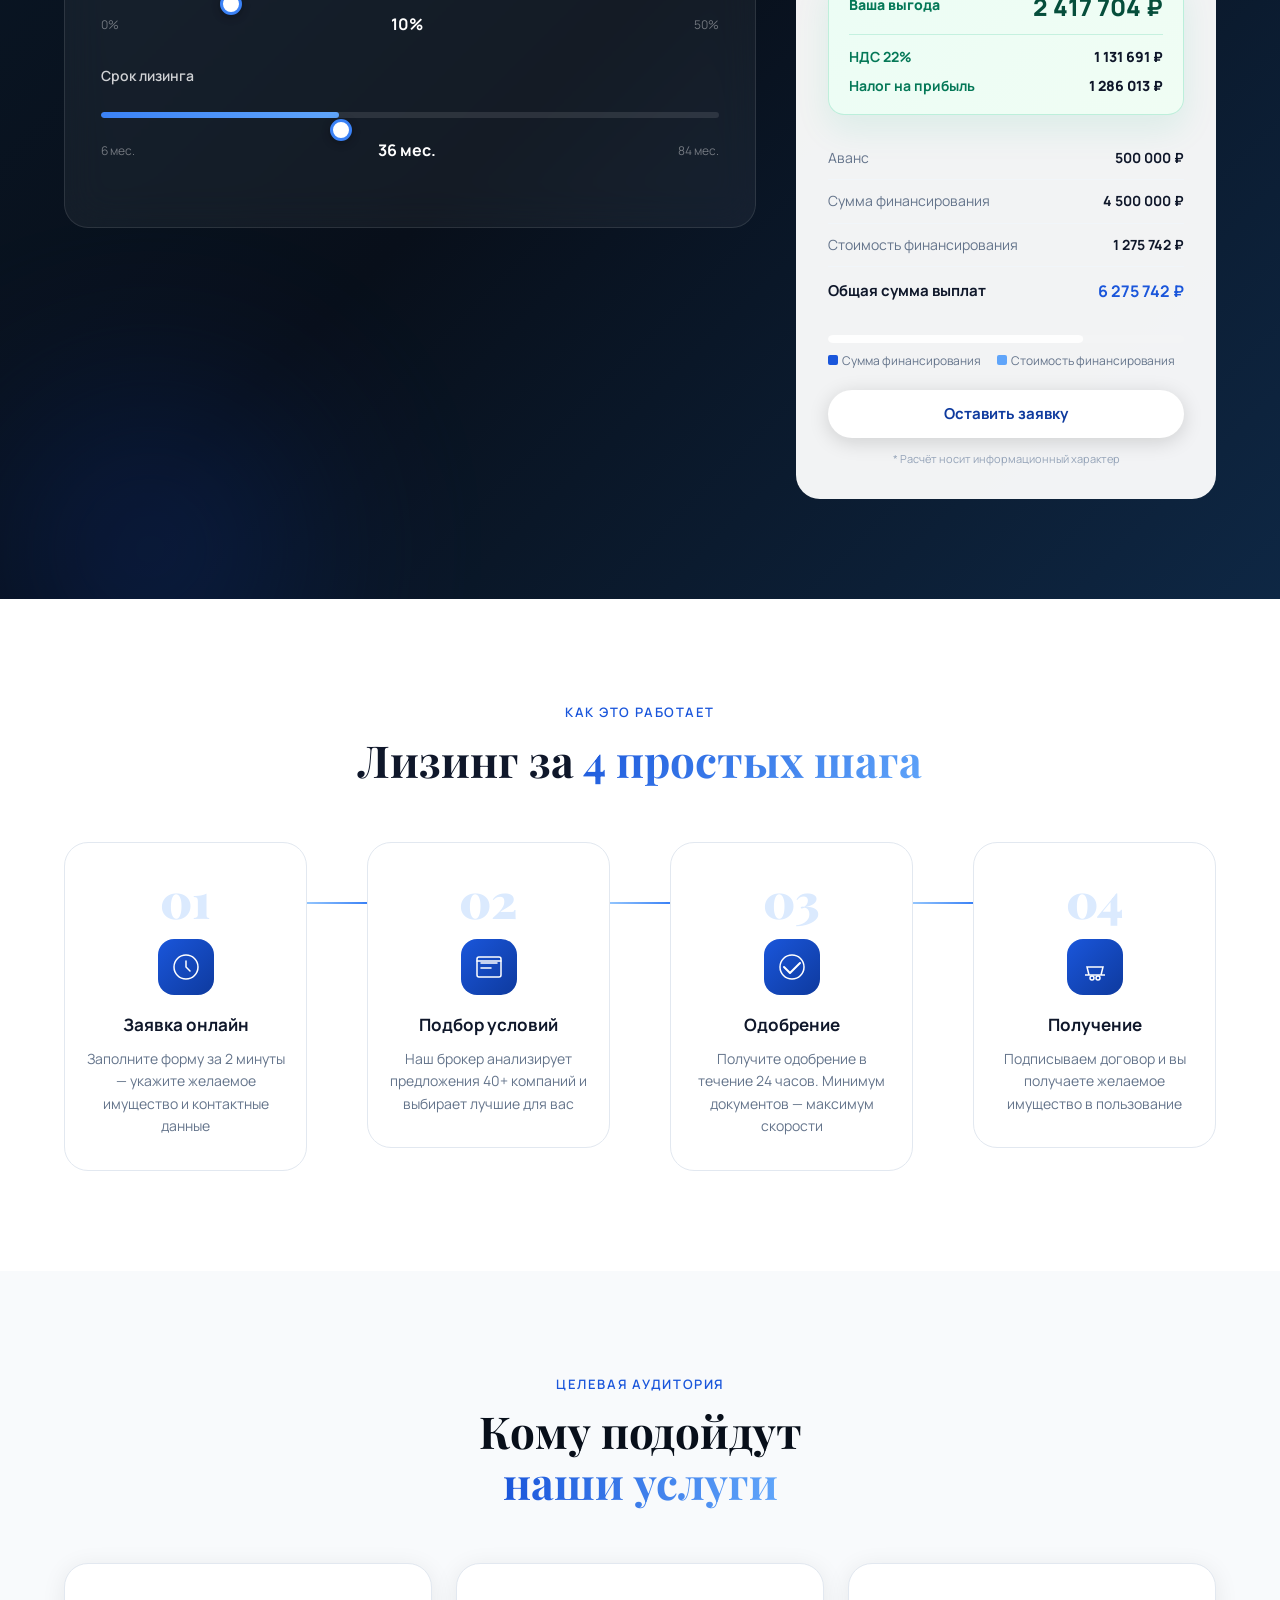
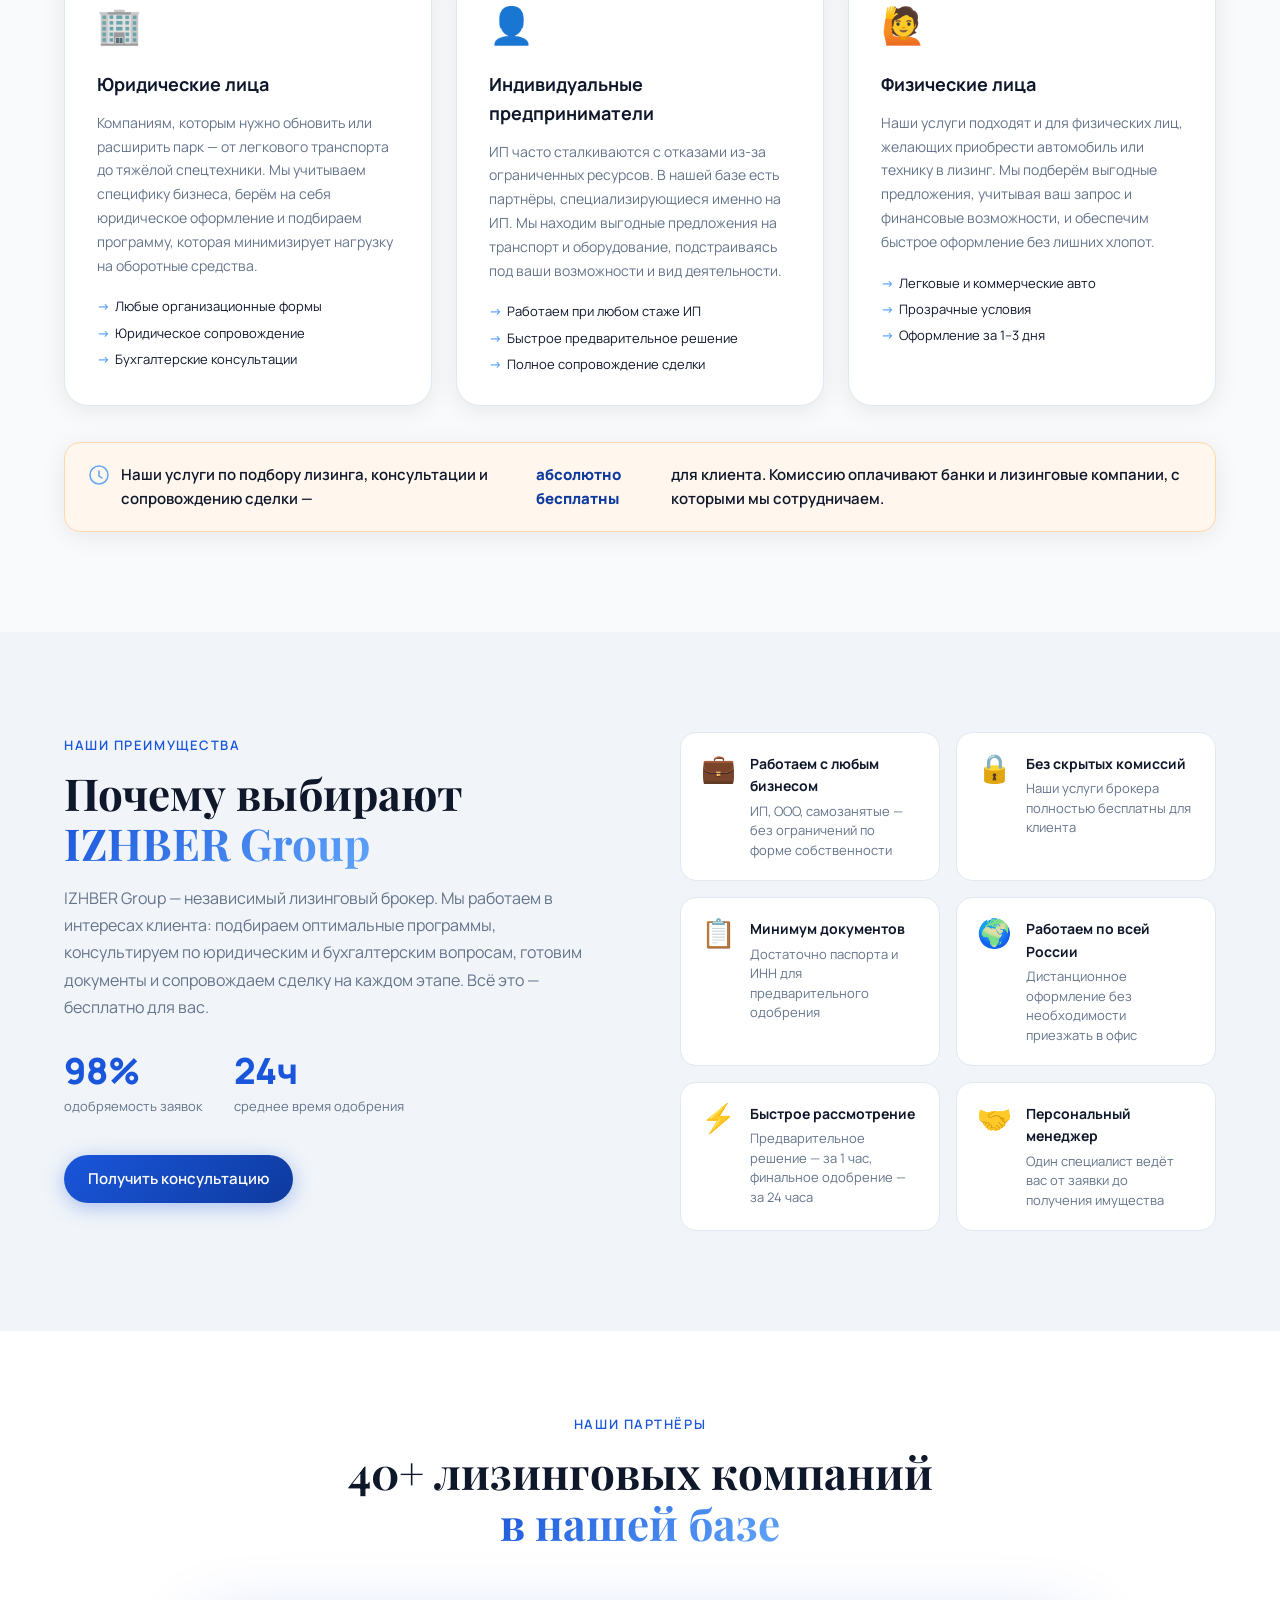
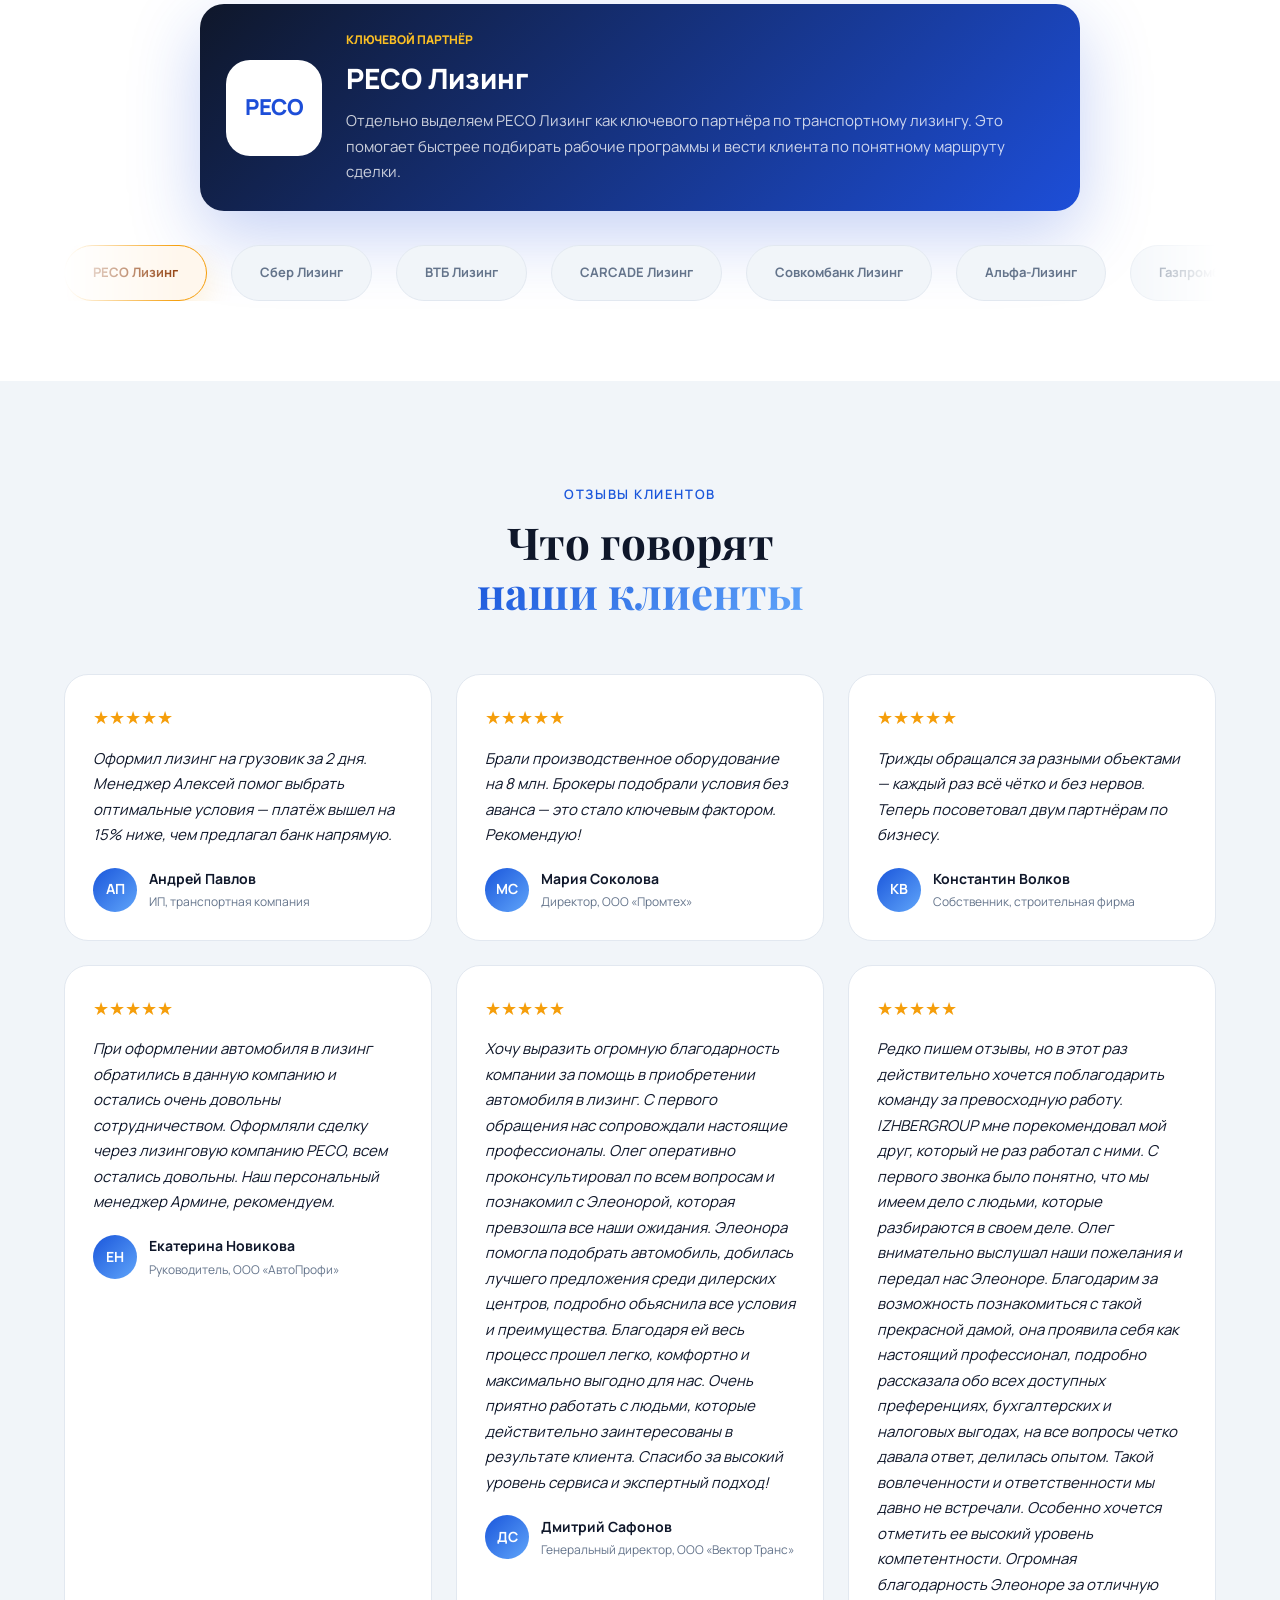
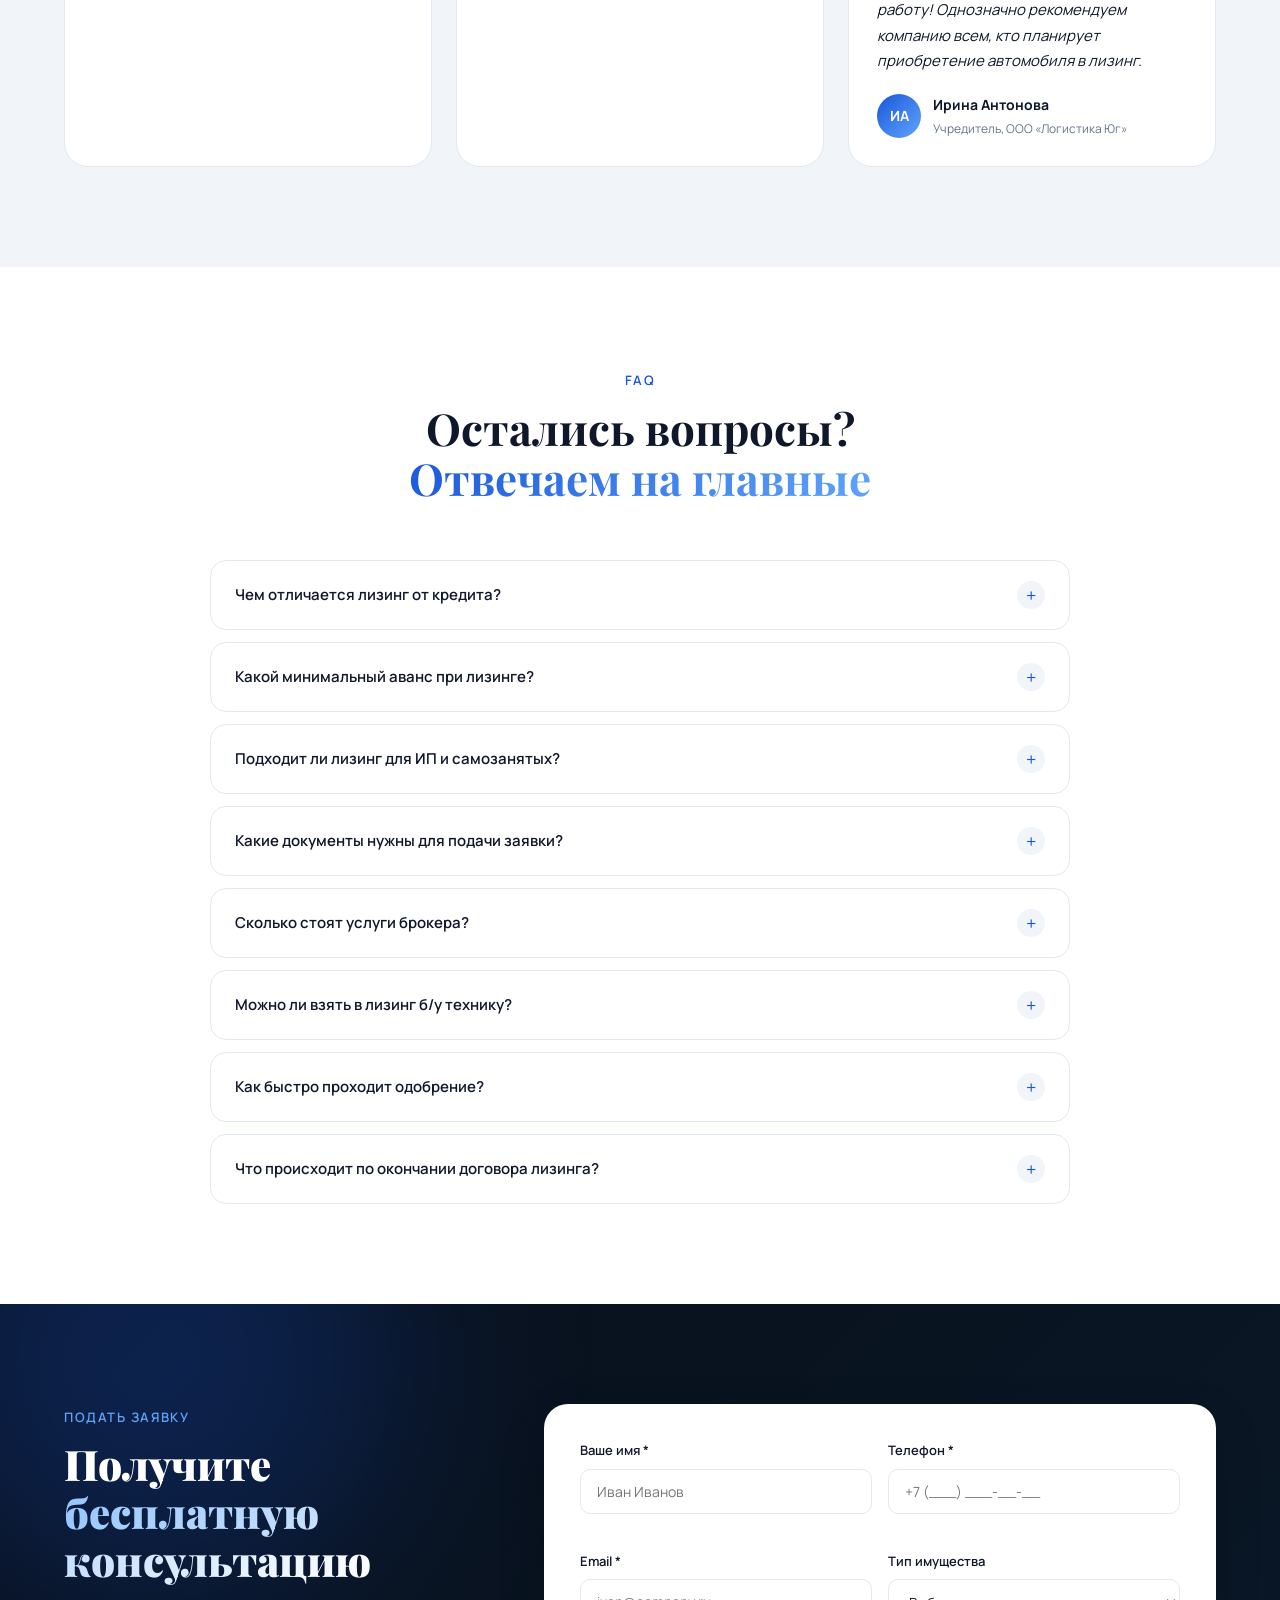
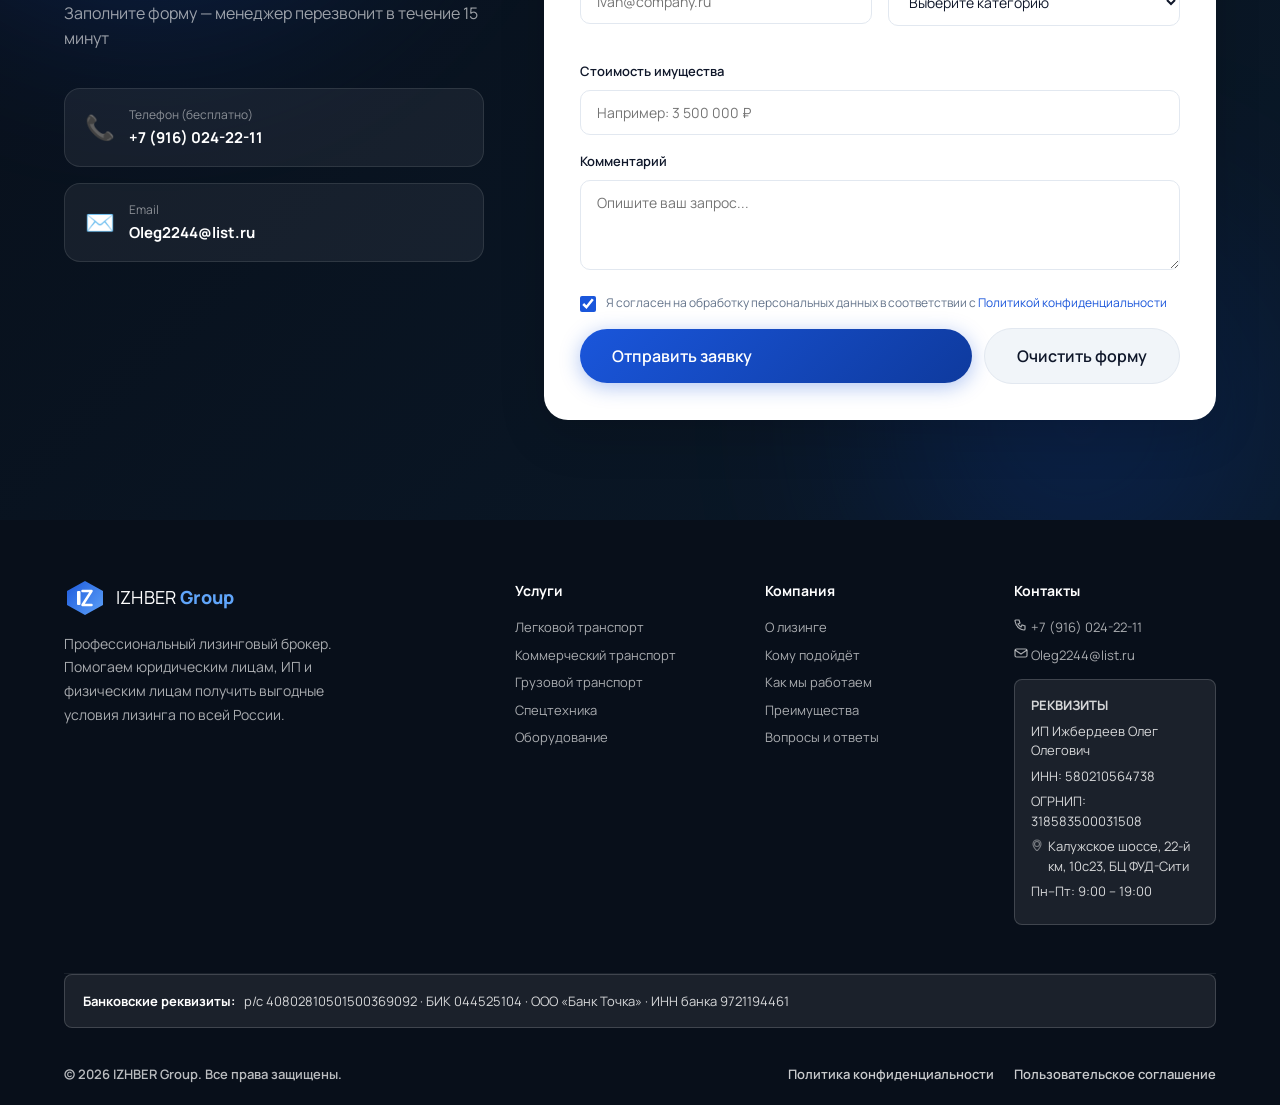
==== commit 12624ee3: "Add customer reviews" ====
--- a/index.html
+++ b/index.html
@@ -727,6 +727,39 @@
           </div>
         </div>
       </div>
+      <div class="review-card" data-anim="fadeUp" data-delay="450">
+        <div class="review-card__rating">★★★★★</div>
+        <p class="review-card__text">При оформлении автомобиля в лизинг обратились в данную компанию и остались очень довольны сотрудничеством. Оформляли сделку через лизинговую компанию РЕСО, всем остались довольны. Наш персональный менеджер Армине, рекомендуем.</p>
+        <div class="review-card__author">
+          <div class="author__avatar">ЕН</div>
+          <div>
+            <div class="author__name">Екатерина Новикова</div>
+            <div class="author__role">Руководитель, ООО «АвтоПрофи»</div>
+          </div>
+        </div>
+      </div>
+      <div class="review-card" data-anim="fadeUp" data-delay="600">
+        <div class="review-card__rating">★★★★★</div>
+        <p class="review-card__text">Хочу выразить огромную благодарность компании за помощь в приобретении автомобиля в лизинг. С первого обращения нас сопровождали настоящие профессионалы. Олег оперативно проконсультировал по всем вопросам и познакомил с Элеонорой, которая превзошла все наши ожидания. Элеонора помогла подобрать автомобиль, добилась лучшего предложения среди дилерских центров, подробно объяснила все условия и преимущества. Благодаря ей весь процесс прошел легко, комфортно и максимально выгодно для нас. Очень приятно работать с людьми, которые действительно заинтересованы в результате клиента. Спасибо за высокий уровень сервиса и экспертный подход!</p>
+        <div class="review-card__author">
+          <div class="author__avatar">ДС</div>
+          <div>
+            <div class="author__name">Дмитрий Сафонов</div>
+            <div class="author__role">Генеральный директор, ООО «Вектор Транс»</div>
+          </div>
+        </div>
+      </div>
+      <div class="review-card" data-anim="fadeUp" data-delay="750">
+        <div class="review-card__rating">★★★★★</div>
+        <p class="review-card__text">Редко пишем отзывы, но в этот раз действительно хочется поблагодарить команду за превосходную работу. IZHBERGROUP мне порекомендовал мой друг, который не раз работал с ними. С первого звонка было понятно, что мы имеем дело с людьми, которые разбираются в своем деле. Олег внимательно выслушал наши пожелания и передал нас Элеоноре. Благодарим за возможность познакомиться с такой прекрасной дамой, она проявила себя как настоящий профессионал, подробно рассказала обо всех доступных преференциях, бухгалтерских и налоговых выгодах, на все вопросы четко давала ответ, делилась опытом. Такой вовлеченности и ответственности мы давно не встречали. Особенно хочется отметить ее высокий уровень компетентности. Огромная благодарность Элеоноре за отличную работу! Однозначно рекомендуем компанию всем, кто планирует приобретение автомобиля в лизинг.</p>
+        <div class="review-card__author">
+          <div class="author__avatar">ИА</div>
+          <div>
+            <div class="author__name">Ирина Антонова</div>
+            <div class="author__role">Учредитель, ООО «Логистика Юг»</div>
+          </div>
+        </div>
+      </div>
     </div>
   </div>
 </section>
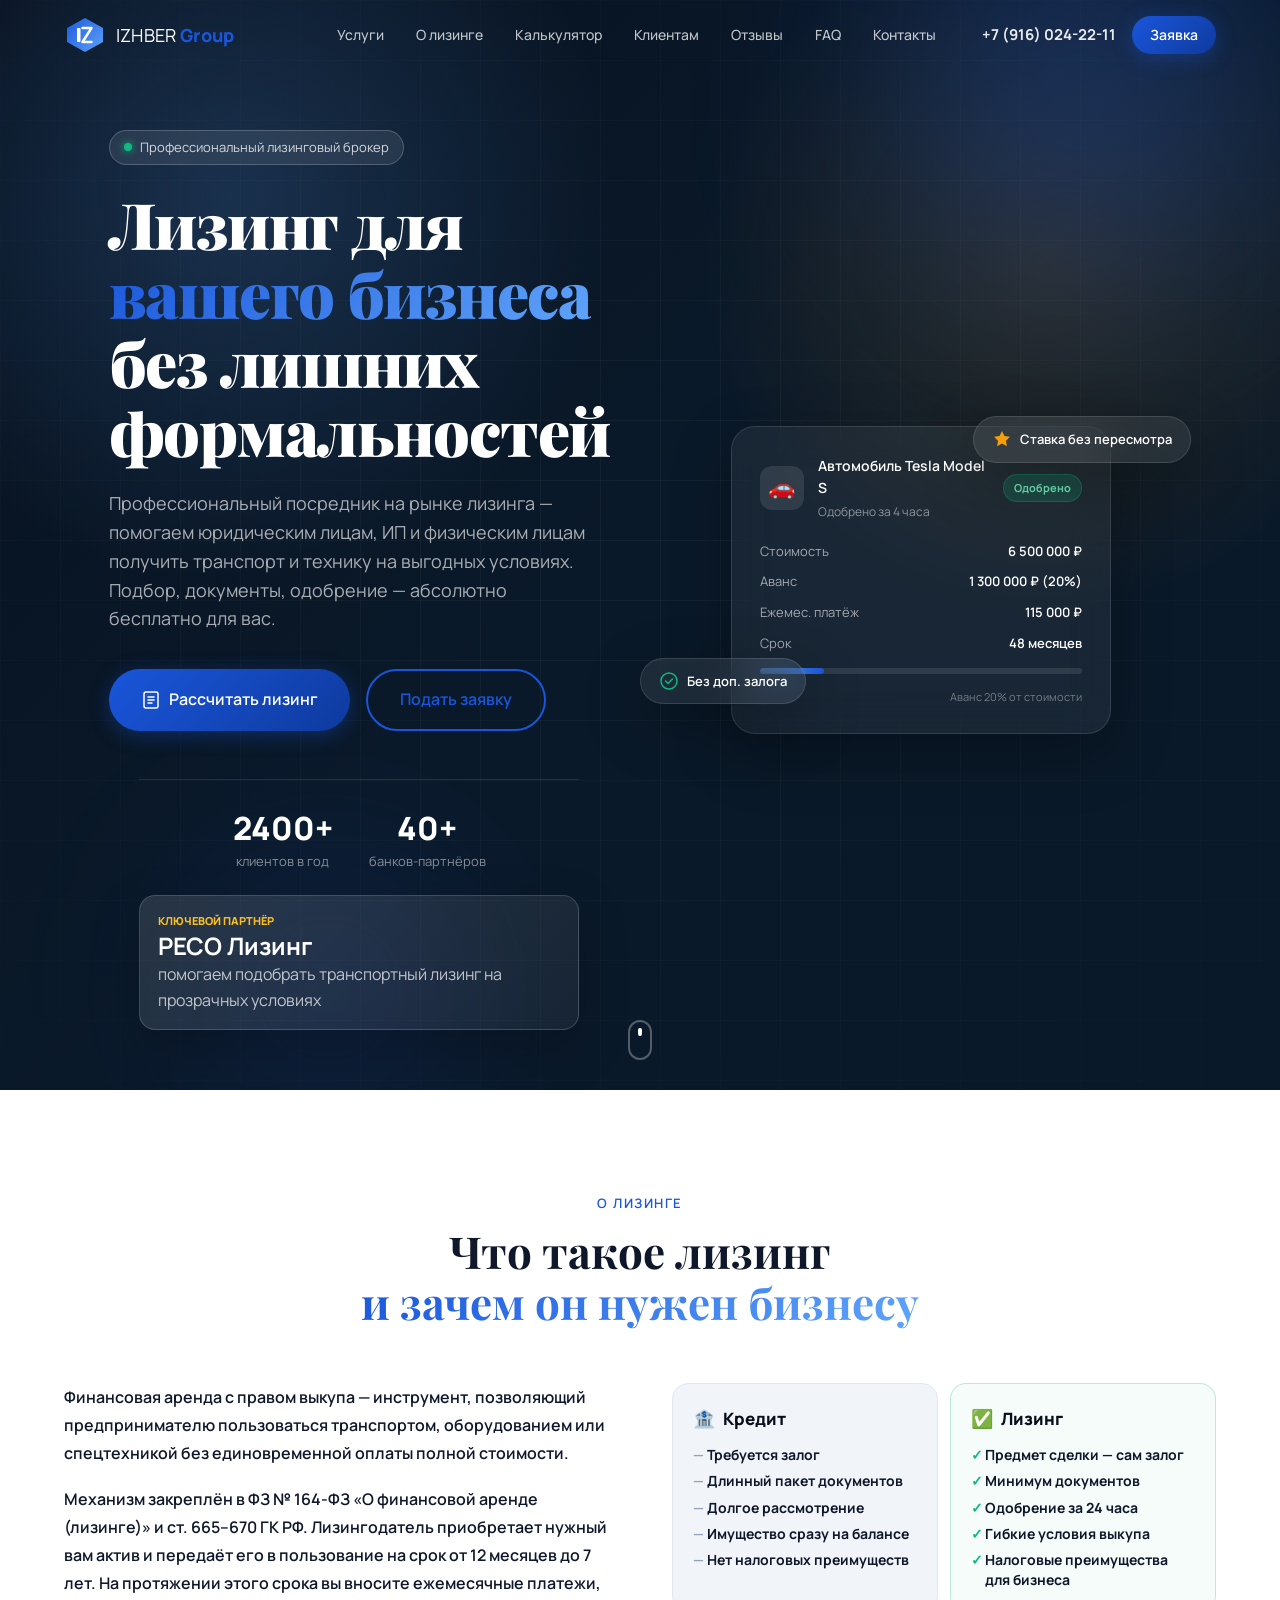
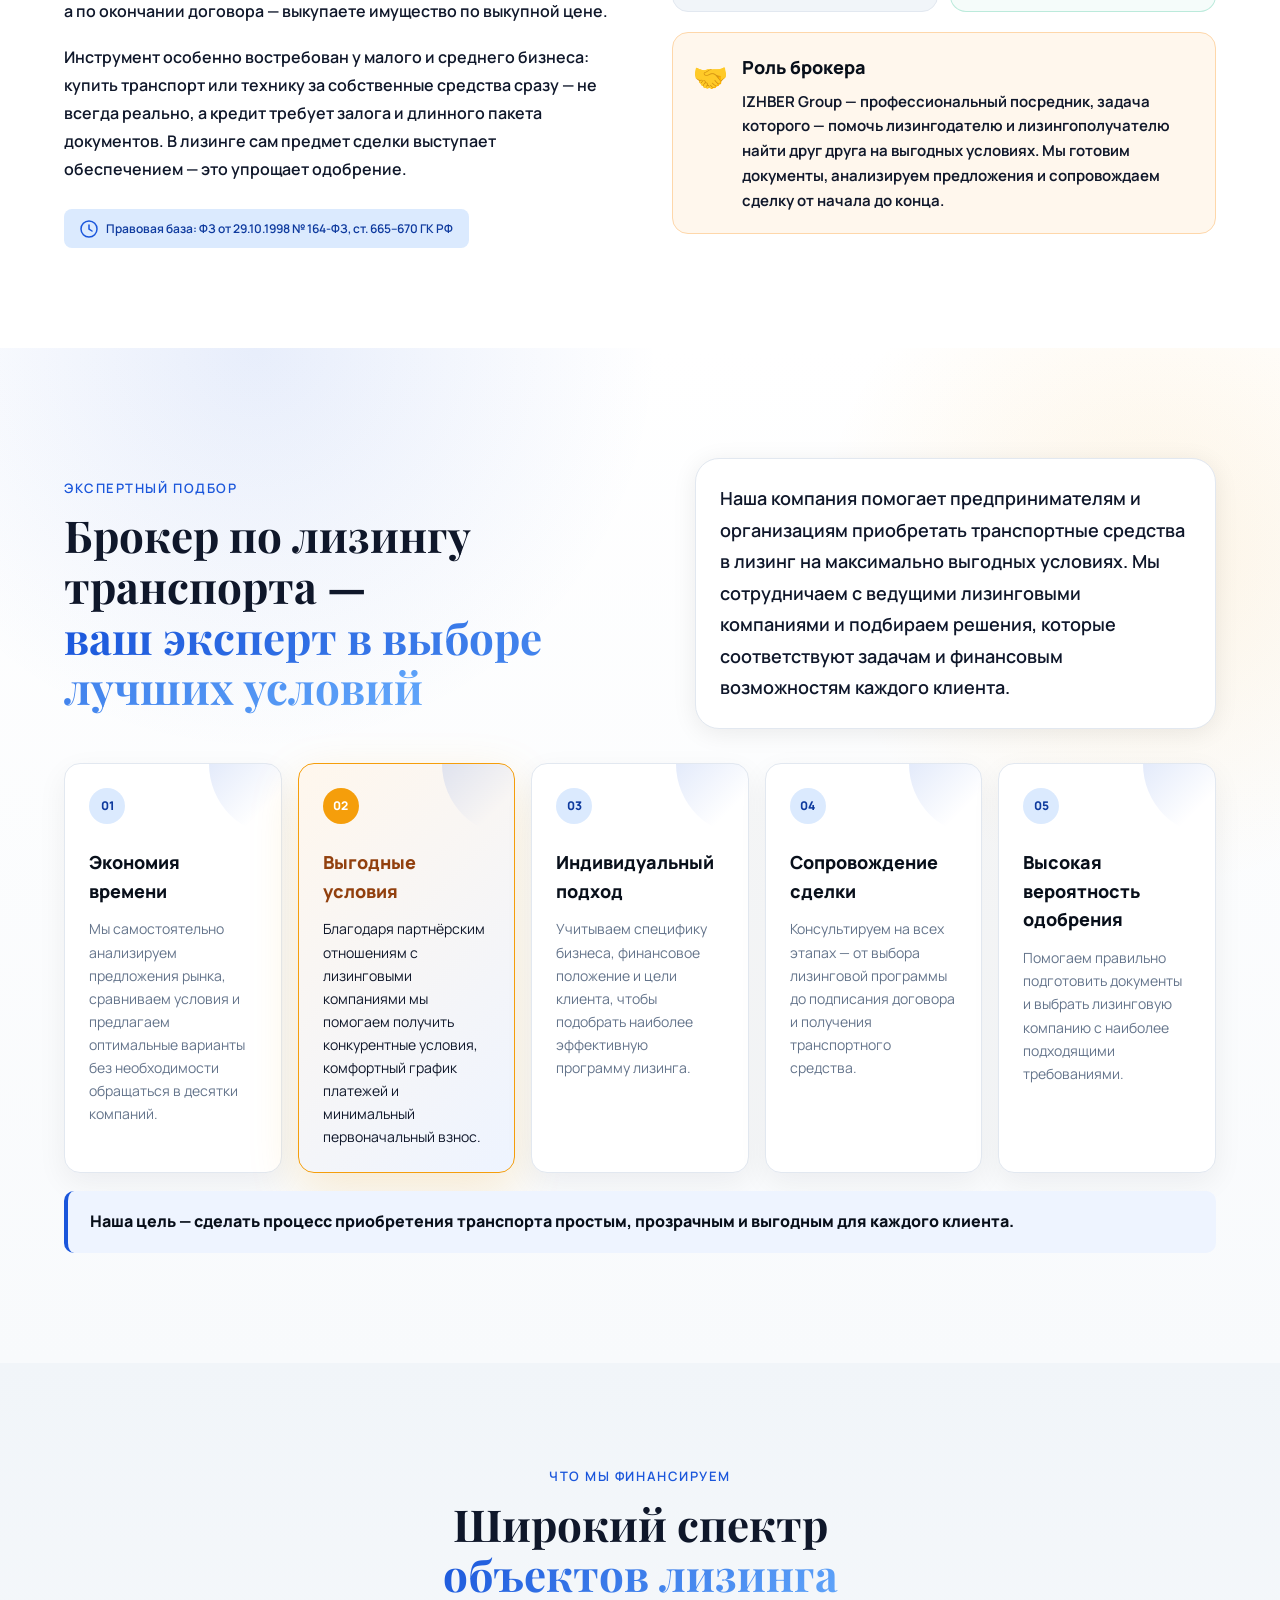
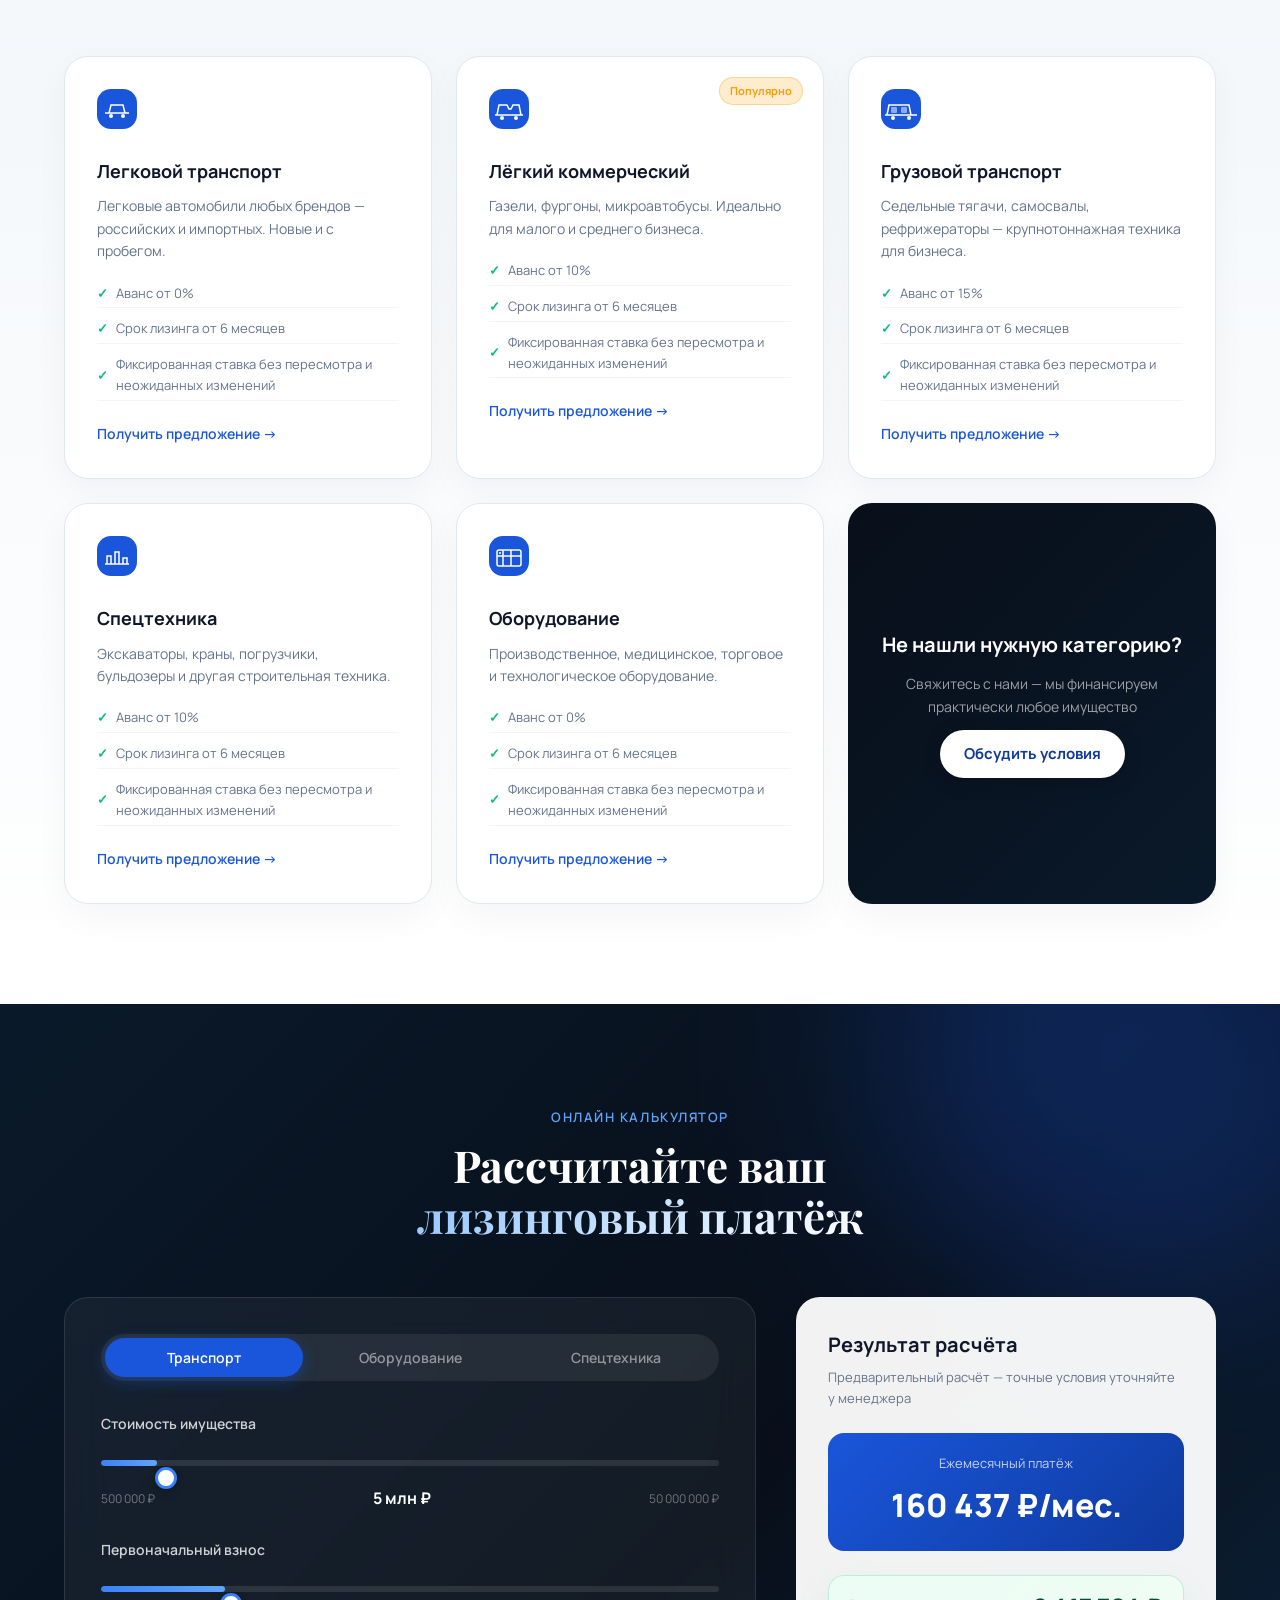
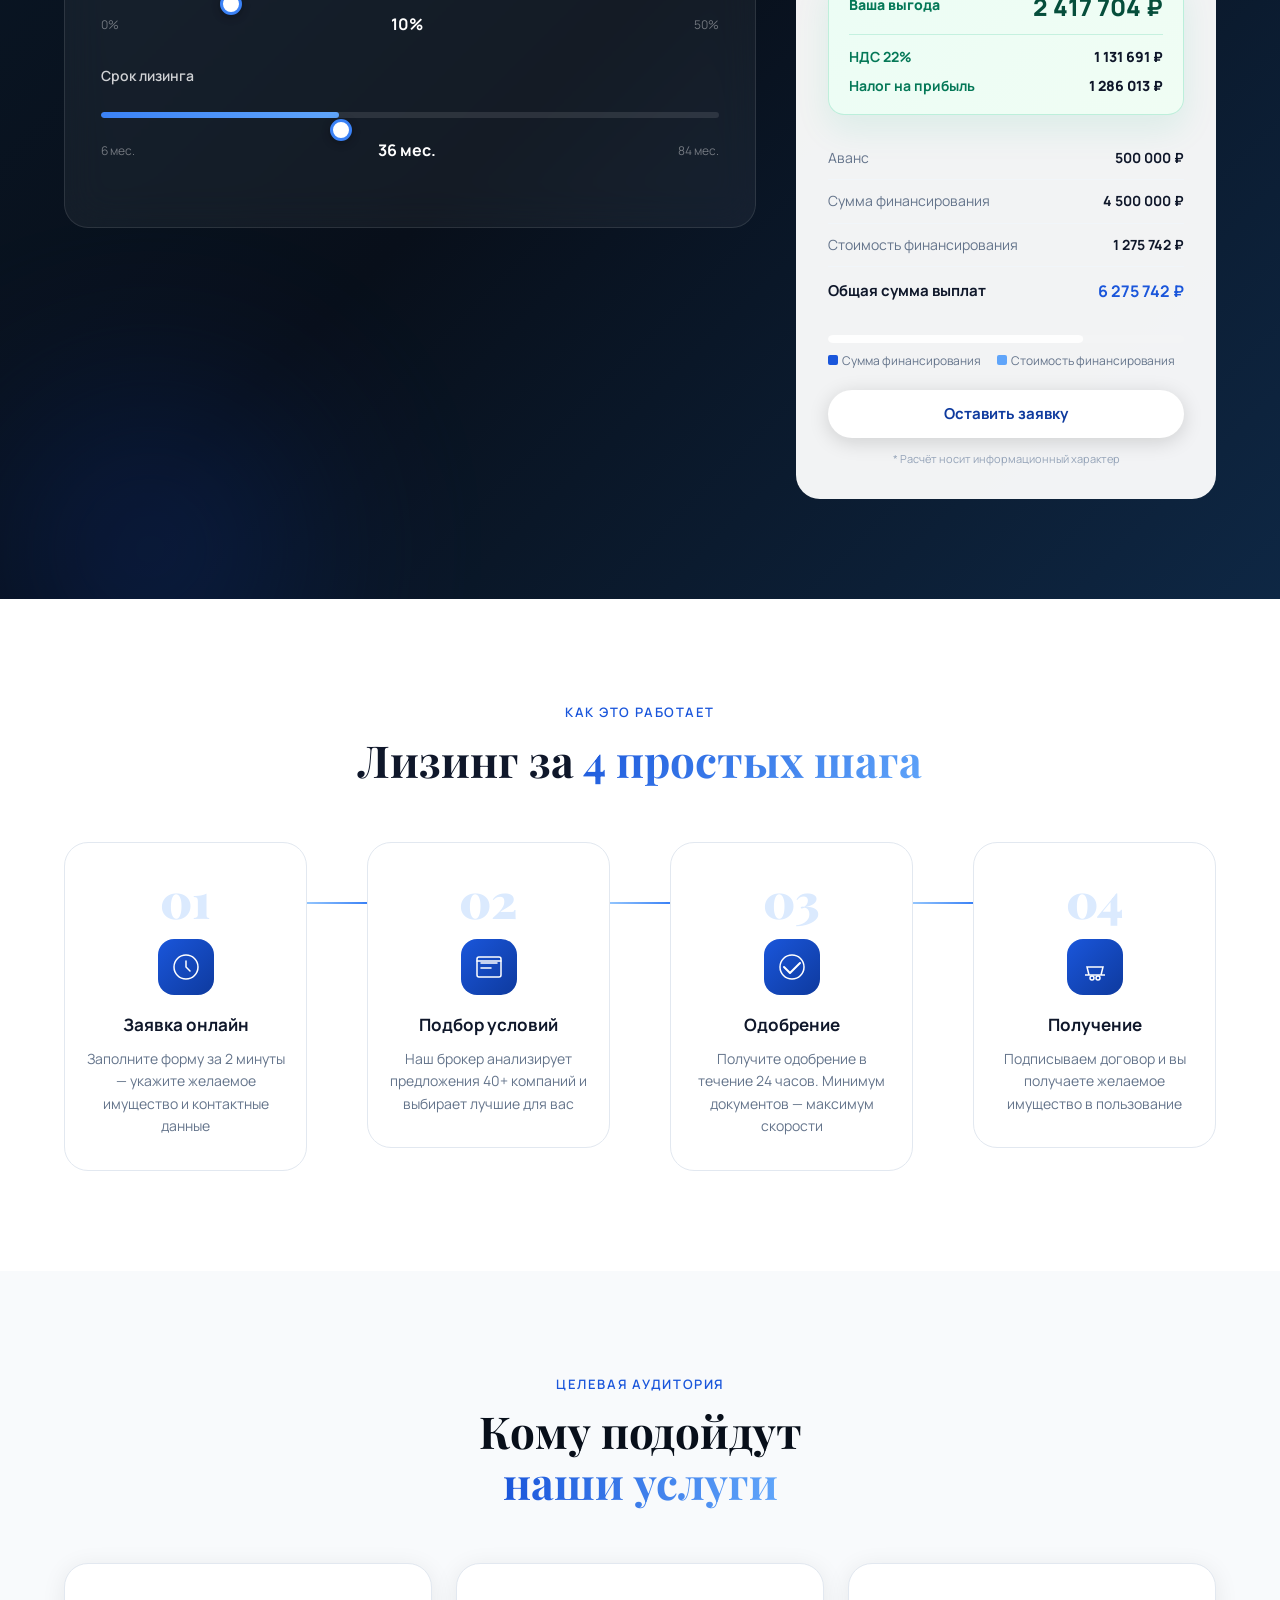
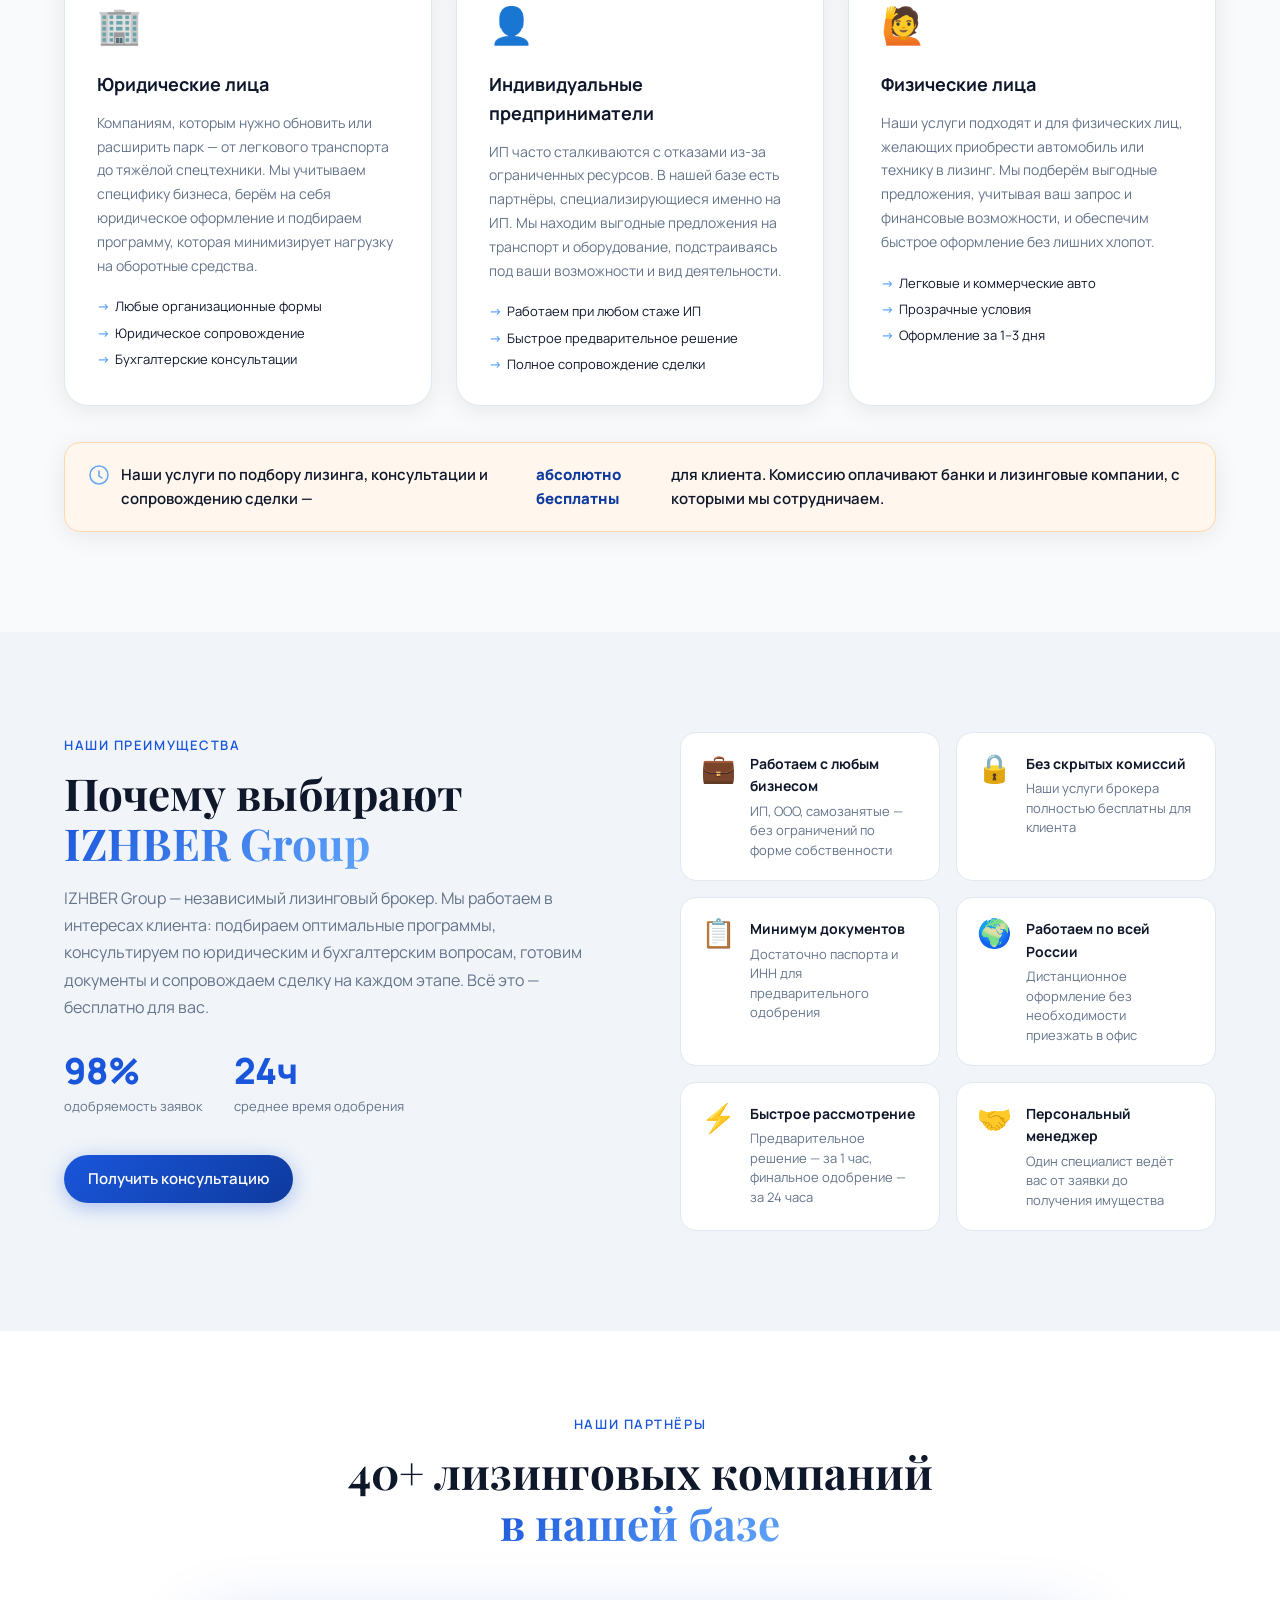
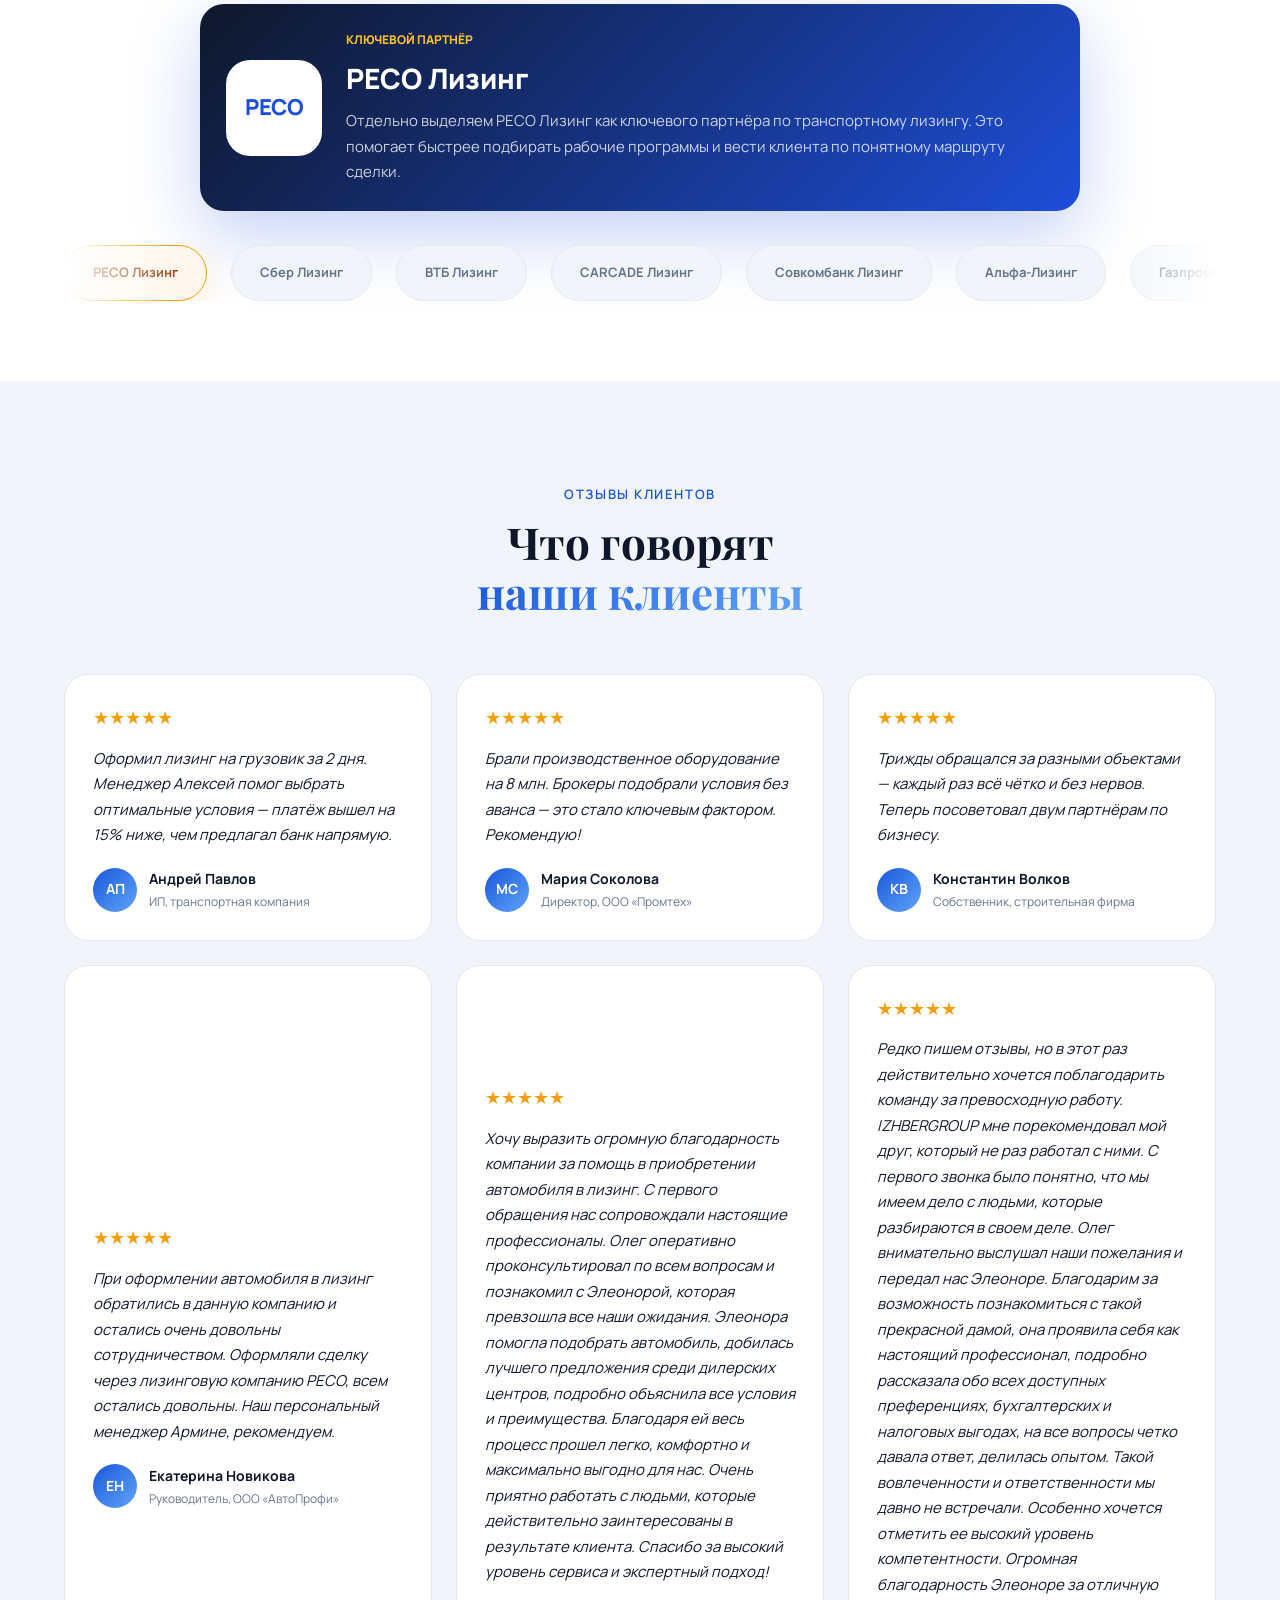
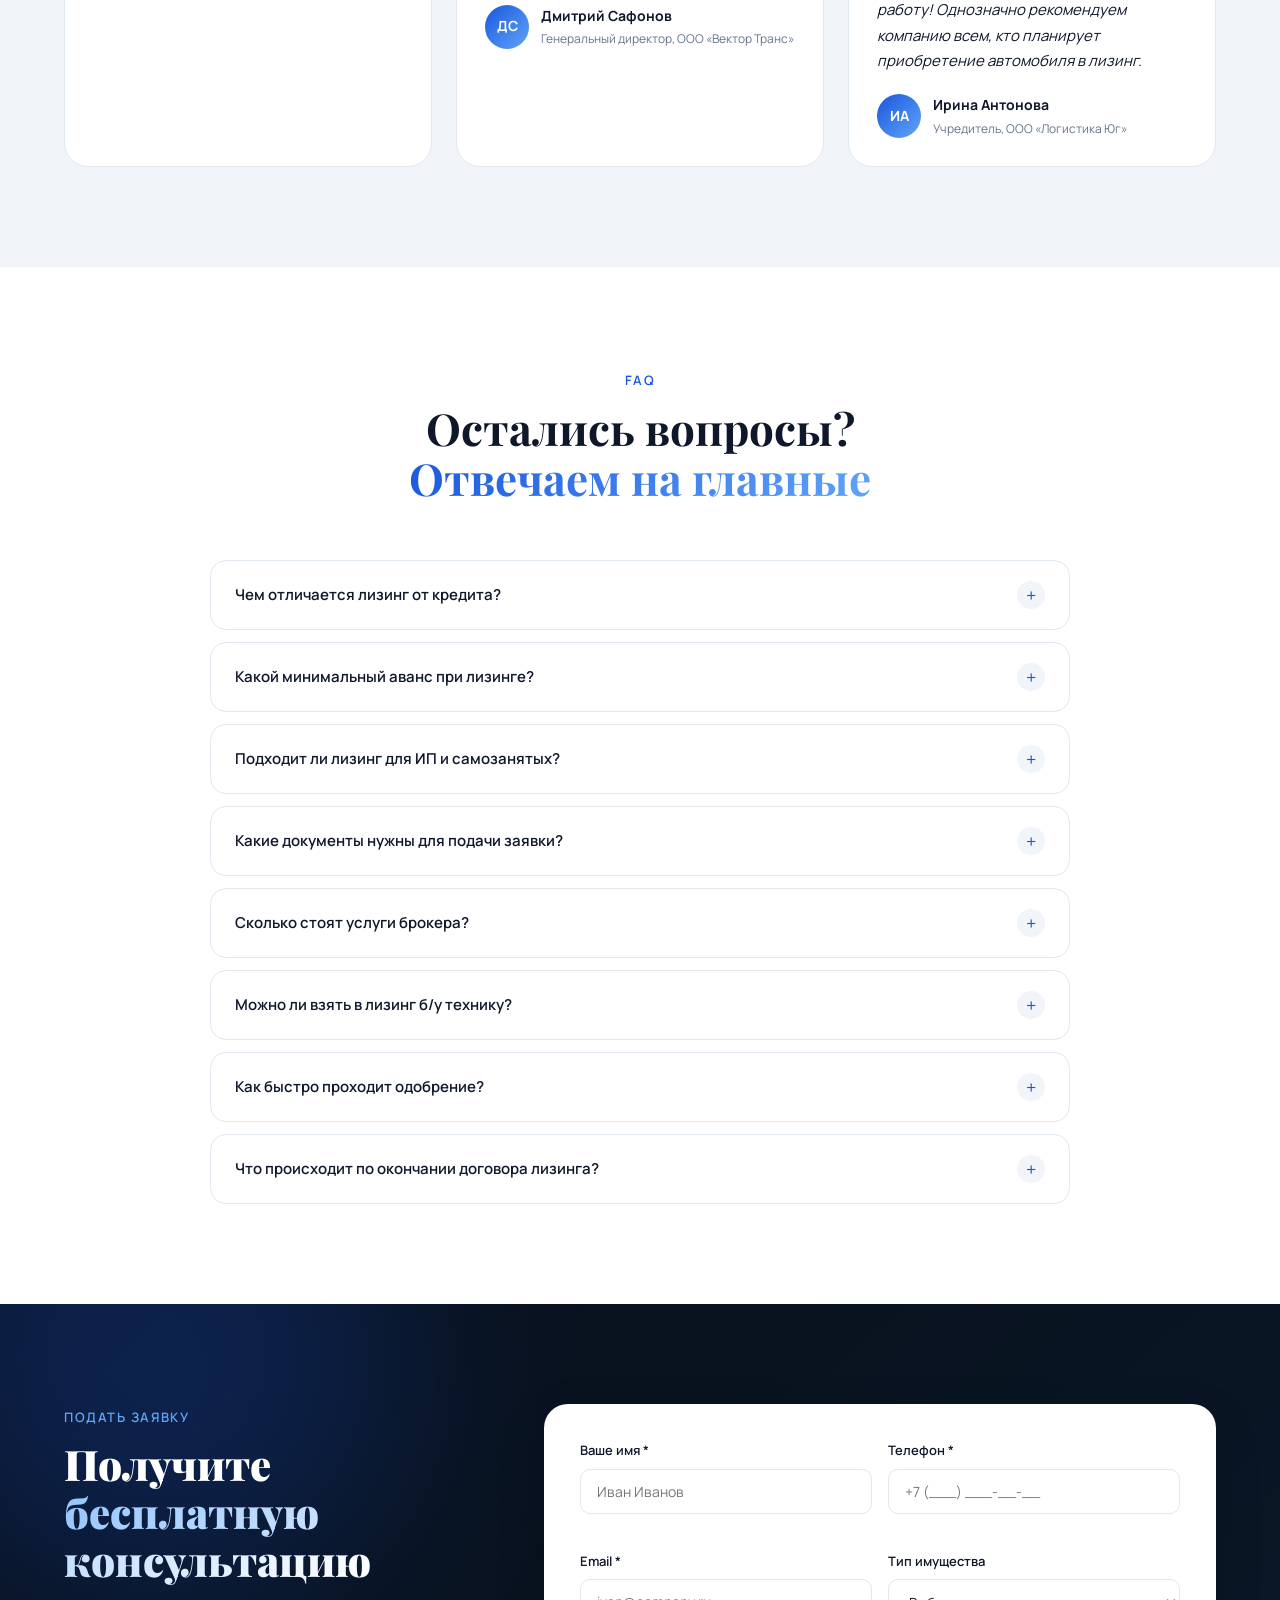
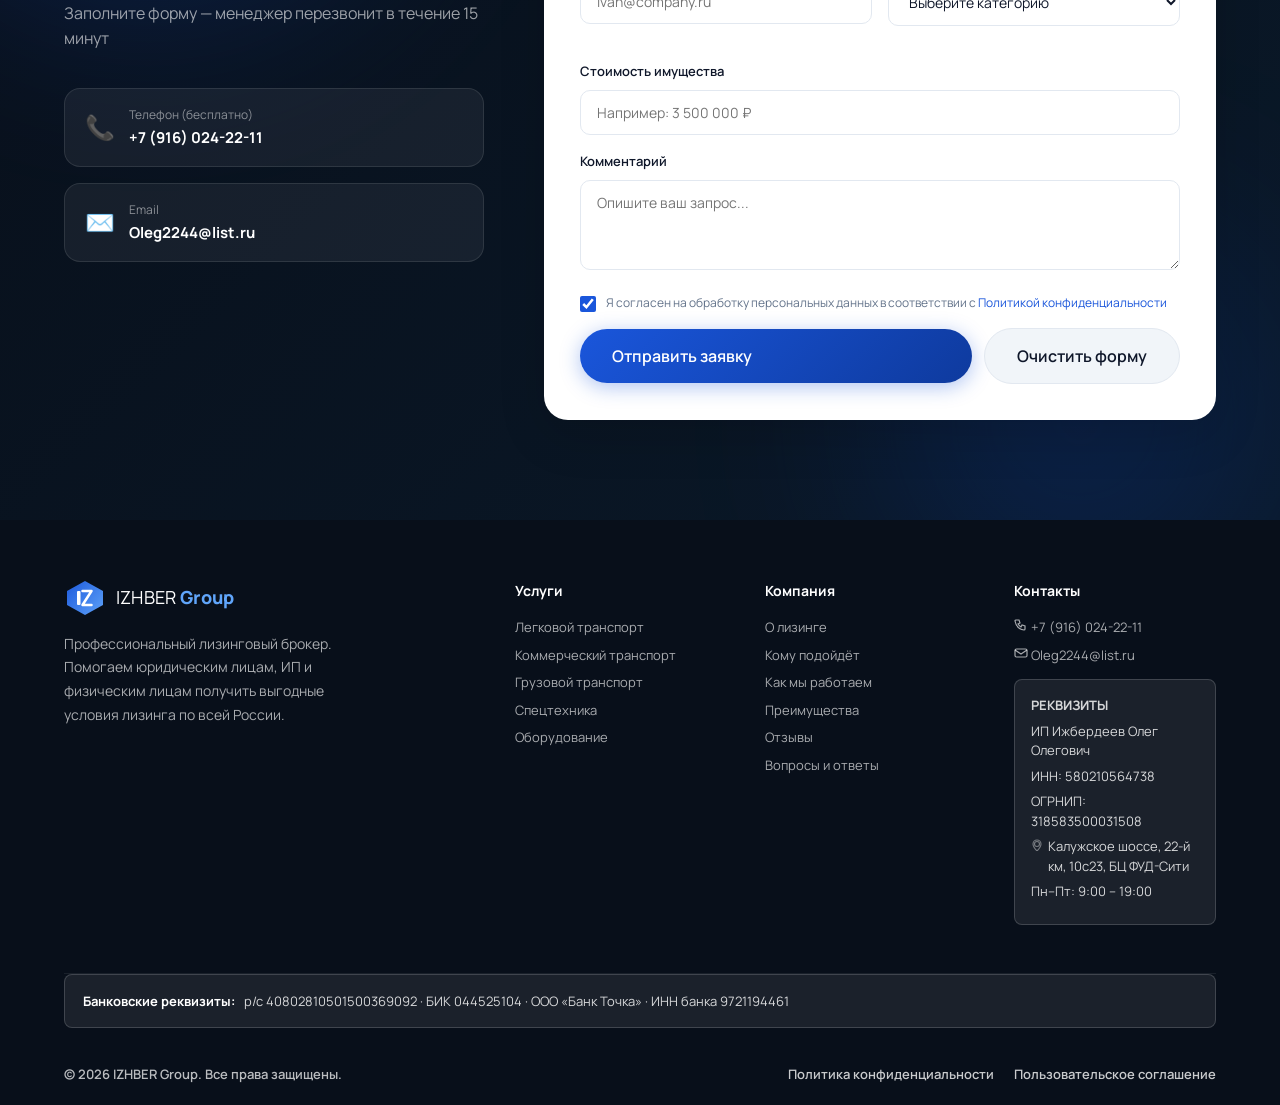
==== commit 045b0639: "Add reviews navigation links" ====
--- a/index.html
+++ b/index.html
@@ -37,6 +37,7 @@
       <a href="#about-leasing" class="nav__link">О лизинге</a>
       <a href="#calculator" class="nav__link">Калькулятор</a>
       <a href="#who" class="nav__link">Клиентам</a>
+      <a href="#reviews" class="nav__link">Отзывы</a>
       <a href="#faq" class="nav__link">FAQ</a>
       <a href="#contact" class="nav__link">Контакты</a>
     </nav>
@@ -987,6 +988,7 @@
         <a href="#who">Кому подойдёт</a>
         <a href="#how">Как мы работаем</a>
         <a href="#advantages">Преимущества</a>
+        <a href="#reviews">Отзывы</a>
         <a href="#faq">Вопросы и ответы</a>
       </div>
       <div class="footer__col">
--- a/styles.css
+++ b/styles.css
@@ -1196,6 +1196,9 @@
 }
 
 .review-card {
+  display: flex;
+  flex-direction: column;
+  justify-content: center;
   background: var(--white);
   border-radius: var(--radius-lg);
   padding: 28px;
